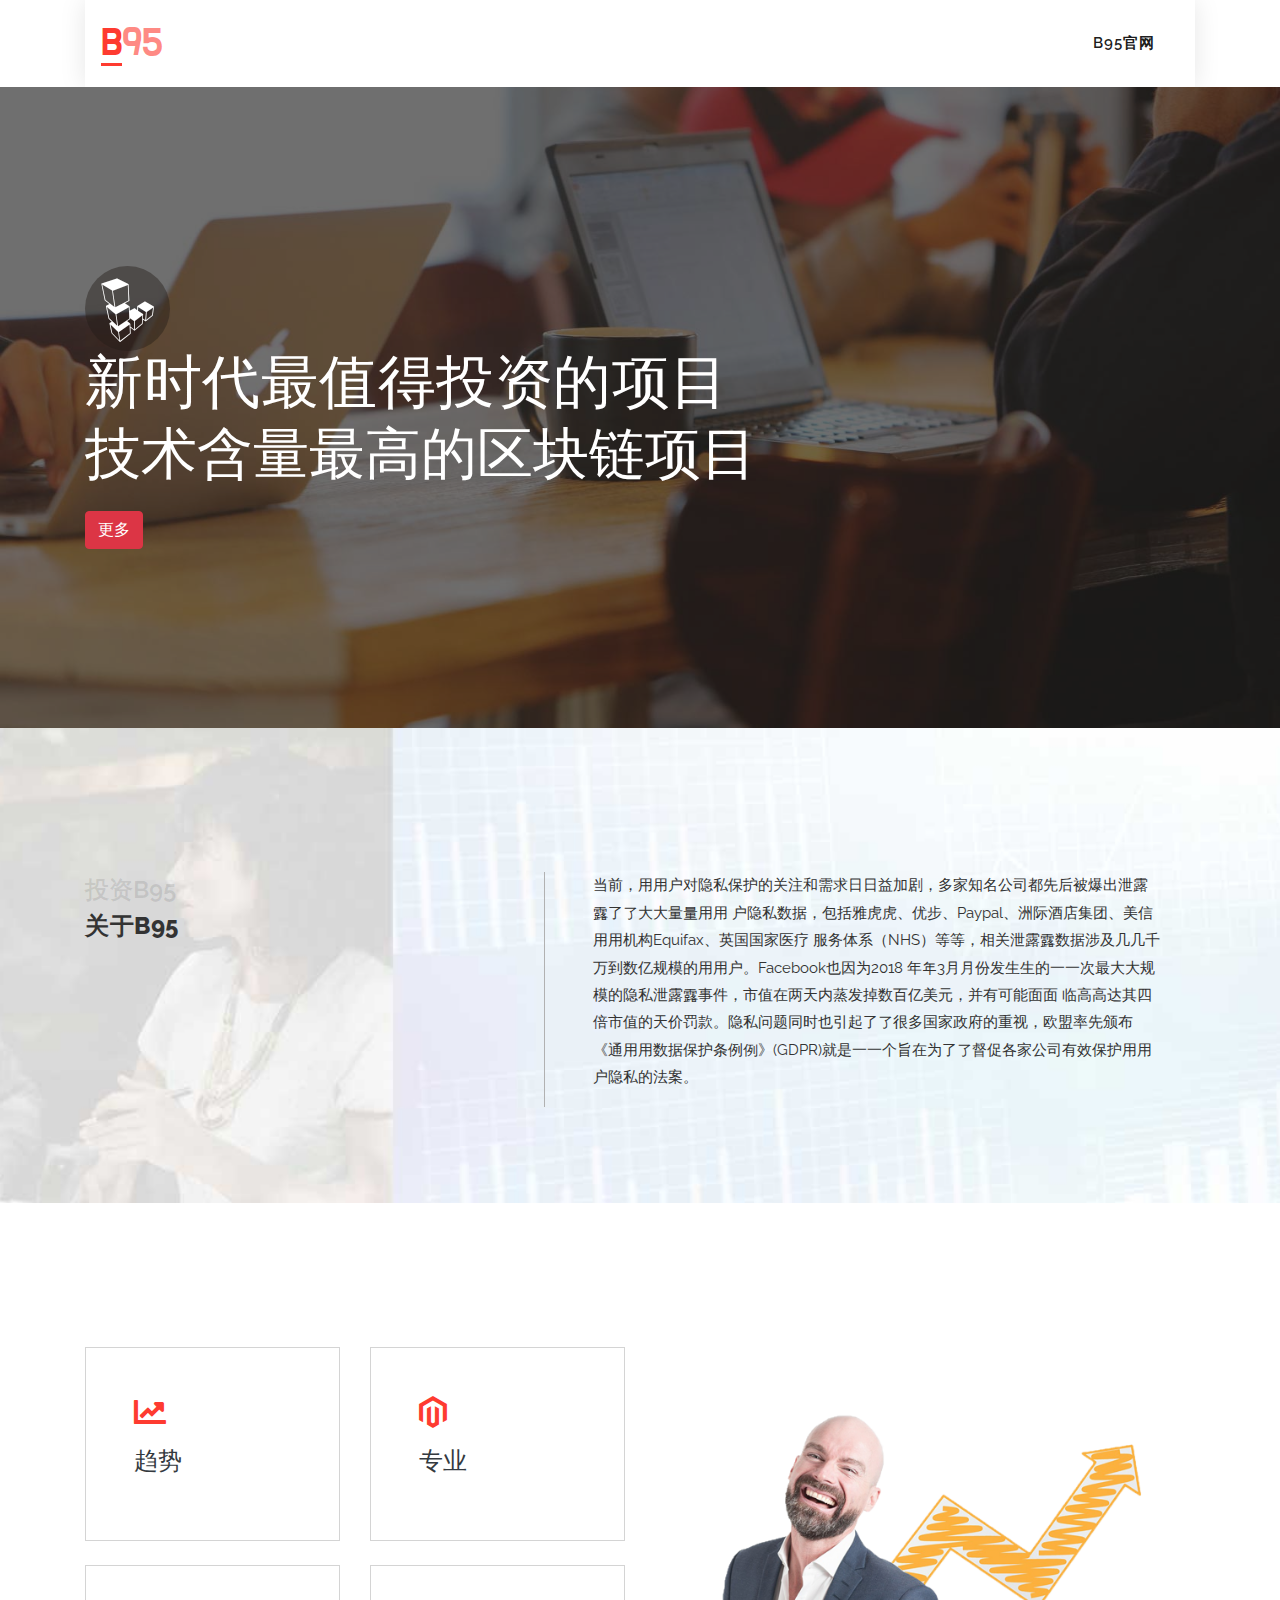
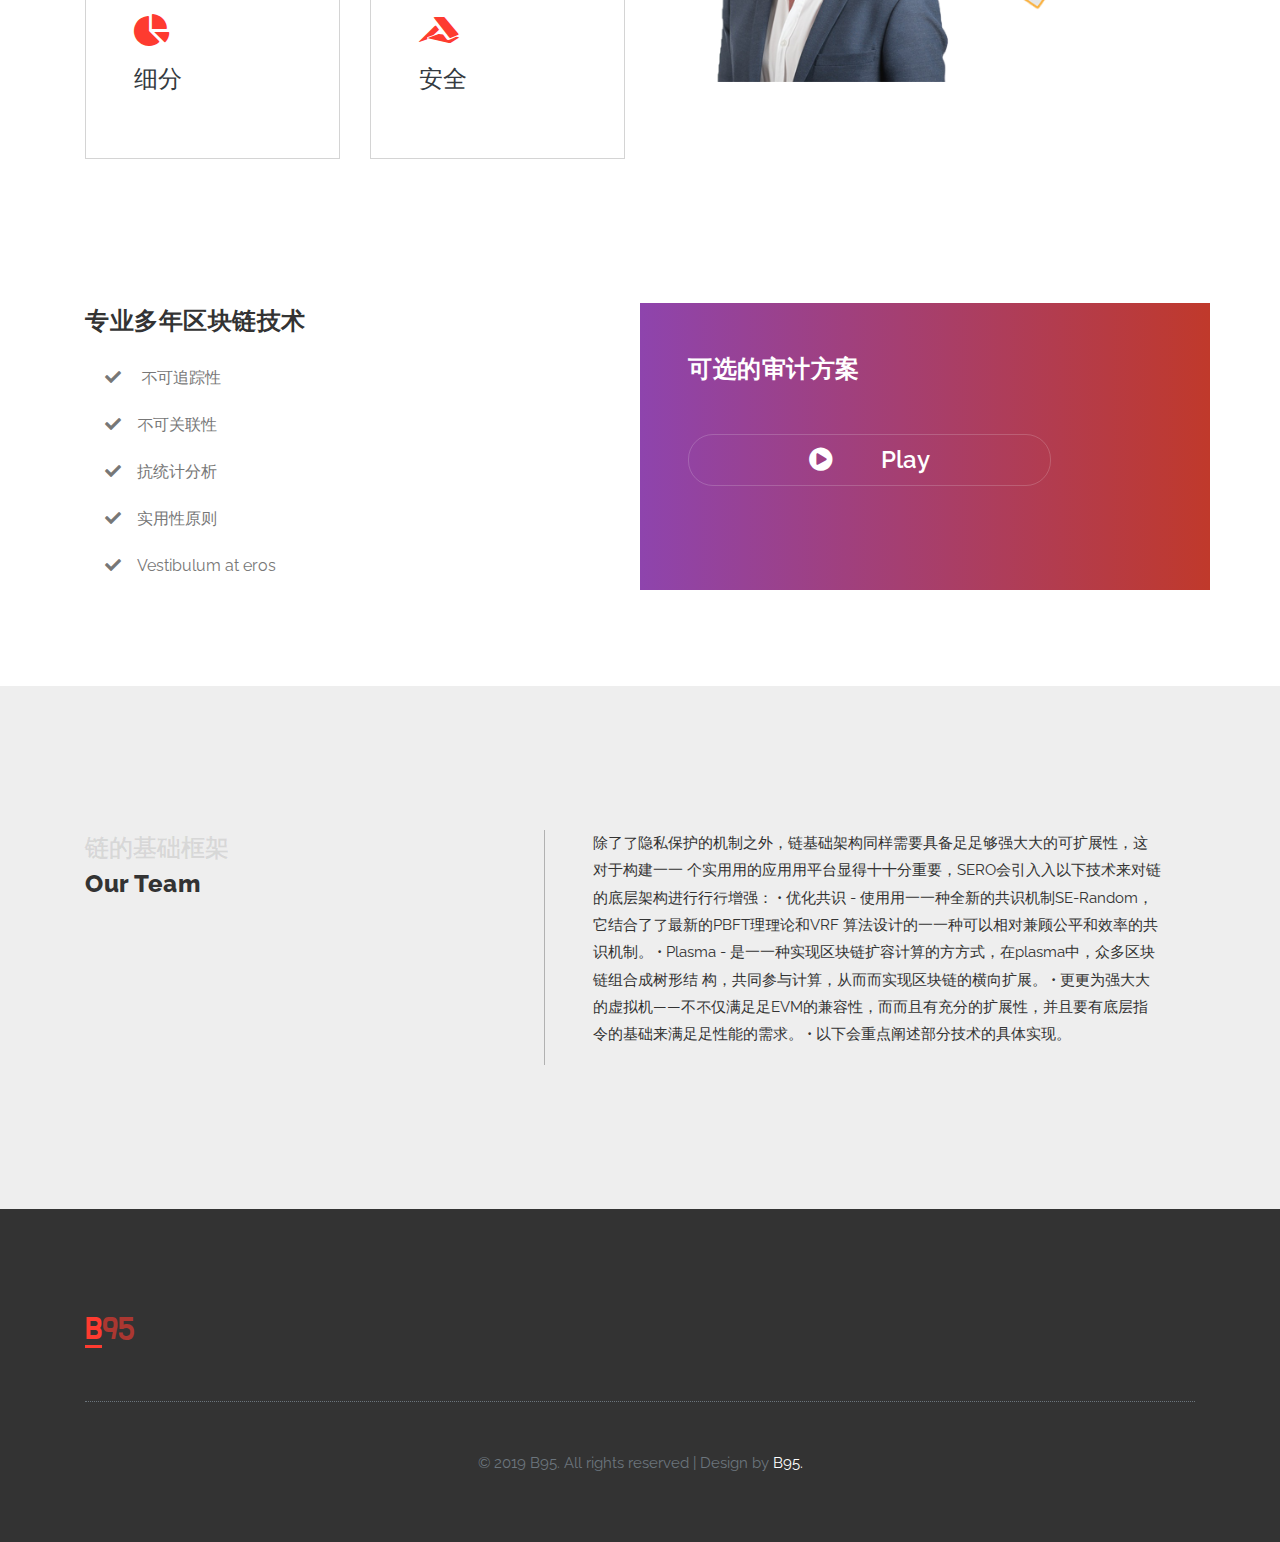
==== index.html @ d790623c "first commit" ====
<!--
Author: W3layouts
Author URL: http://w3layouts.com
License: Creative Commons Attribution 3.0 Unported
License URL: http://creativecommons.org/licenses/by/3.0/
-->
<!DOCTYPE html>
<html lang="zxx">
  <head>
    <title>B95官网</title>
    <meta name="viewport" content="width=device-width, initial-scale=1" />
    <meta charset="utf-8" />
    <meta
      name="keywords"
      content="Stock Responsive web template, Bootstrap Web Templates, Flat Web Templates, Android Compatible web template, 
	SmartPhone Compatible web template, free WebDesigns for Nokia, Samsung, LG, SonyEricsson, Motorola web design"
    />
    <script>
      addEventListener(
        "load",
        function() {
          setTimeout(hideURLbar, 0)
        },
        false
      )

      function hideURLbar() {
        window.scrollTo(0, 1)
      }
    </script>
    <!-- Bootstrap Core CSS -->
    <link href="css/bootstrap.css" rel="stylesheet" type="text/css" />
    <!-- popup box -->
    <link
      href="css/popuo-box.css"
      rel="stylesheet"
      type="text/css"
      media="all"
    />
    <!-- Custom CSS -->
    <link href="css/style.css" rel="stylesheet" type="text/css" />
    <!-- font-awesome icons -->
    <link href="css/fontawesome-all.min.css" rel="stylesheet" />
    <!-- //Custom Theme files -->
    <!--webfonts-->
    <link href="//fonts.googleapis.com/css?family=Do+Hyeon" rel="stylesheet" />
    <link
      href="//fonts.googleapis.com/css?family=Raleway:100,100i,200,200i,300,300i,400,400i,500,500i,600,600i,700,700i,800,800i,900,900i"
      rel="stylesheet"
    />
    <!-- //webfonts -->
  </head>

  <body>
    <!-- header -->
    <header>
      <div class="container">
        <!-- nav -->
        <nav class="navbar navbar-expand-lg navbar-light py-4">
          <!-- logo -->
          <h1>
            <a class="navbar-brand" href="index.html">
              B95
            </a>
          </h1>
          <!-- //logo -->
          <button
            class="navbar-toggler ml-md-auto"
            type="button"
            data-toggle="collapse"
            data-target="#navbarSupportedContent"
            aria-controls="navbarSupportedContent"
            aria-expanded="false"
            aria-label="Toggle navigation"
          >
            <span class="navbar-toggler-icon"></span>
          </button>
          <!-- main nav -->
          <div class="collapse navbar-collapse" id="navbarSupportedContent">
            <ul class="navbar-nav ml-lg-auto text-center">
              <li class="nav-item active  mr-lg-3">
                <a class="nav-link" href="index.html"
                  >B95官网
                  <span class="sr-only">(current)</span>
                </a>
              </li>
            </ul>
          </div>
          <!-- //main nav -->
        </nav>
        <!-- //nav -->
      </div>
    </header>
    <!-- //header -->
    <!-- banner -->
    <div class="banner layer" id="home">
      <div class="container">
        <div class="banner-text">
          <div class="slider-info">
            <div class="agileinfo-logo">
              <h3>
                <span class="fab fa-linode text-center"></span>
                新时代最值得投资的项目
              </h3>
            </div>
            <h3 class="txt-w3_agile">技术含量最高的区块链项目</h3>
            <a
              class="btn btn-danger  mt-4 text-capitalize scroll"
              href="#w3layouts_bnrbtm"
              role="button"
              >更多</a
            >
          </div>
        </div>
      </div>
    </div>
    <!-- //banner -->
    <!-- banner bottom -->
    <section class="w3ls-bnrbtm py-5" id="w3layouts_bnrbtm">
      <!-- title description  -->
      <div class="container py-sm-5">
        <div class="row pt-lg-5">
          <div class="col-lg-5  bb-left">
            <span class="w3-line">投资B95</span>
            <h3 class="agile-title">关于B95</h3>
          </div>
          <div class="col-lg-7 mt-lg-0 mt-3 px-lg-5">
            <p>
              当前，⽤用户对隐私保护的关注和需求⽇日益加剧，多家知名公司都先后被爆出泄露露了了⼤大量量⽤用
              户隐私数据，包括雅⻁虎、优步、Paypal、洲际酒店集团、美信⽤用机构Equifax、英国国家医疗
              服务体系（NHS）等等，相关泄露露数据涉及⼏几千万到数亿规模的⽤用户。Facebook也因为2018
              年年3⽉月份发⽣生的⼀一次最⼤大规模的隐私泄露露事件，市值在两天内蒸发掉数百亿美元，并有可能⾯面
              临⾼高达其四倍市值的天价罚款。隐私问题同时也引起了了很多国家政府的重视，欧盟率先颁布
              《通⽤用数据保护条例例》(GDPR)就是⼀一个旨在为了了督促各家公司有效保护⽤用户隐私的法案。
            </p>
          </div>
        </div>
      </div>
      <!-- //title description  -->
    </section>
    <!-- //banner bottom -->
    <!-- about -->
    <section class="py-sm-5 py-3">
      <div class="container">
        <div class="agileabt-w3 py-lg-5">
          <div class="row my-md-5 mt-sm-5 my-4">
            <!-- about left grid -->
            <div class="col-lg-6 order-lg-0 order-1  mt-lg-0 mt-5">
              <div class="row">
                <div class="col-6 w3-ab">
                  <div class="w3-ab-grid">
                    <div class="w3-aicon p-lg-5 p-4">
                      <i class="fas fa-chart-line"></i>
                      <h4 class="my-3 text-capitalize text-dark">趋势</h4>
                    </div>
                  </div>
                </div>
                <div class="col-6 w3-ab">
                  <div class="w3-ab-grid">
                    <div class="w3-aicon p-lg-5 p-4">
                      <i class="fab fa-magento"></i>
                      <h4 class="my-3 text-capitalize text-dark">专业</h4>
                    </div>
                  </div>
                </div>
                <div class="col-6 mt-4 w3-ab">
                  <div class="w3-ab-grid">
                    <div class="w3-aicon  p-lg-5 p-4">
                      <i class="fas fa-chart-pie"></i>
                      <h4 class="my-3 text-capitalize text-dark">细分</h4>
                    </div>
                  </div>
                </div>
                <div class="col-6 mt-4 w3-ab">
                  <div class="w3-ab-grid">
                    <div class="w3-aicon p-lg-5 p-4">
                      <i class="fab fa-accusoft"></i>
                      <h4 class="my-3 text-capitalize text-dark">安全</h4>
                    </div>
                  </div>
                </div>
              </div>
            </div>
            <!-- about right grid -->
            <div class="col-lg-6 order-lg-1 order-0">
              <div class="w3ls-abt">
                <img src="images/banner2.png" alt="" class="img-fluid" />
              </div>
            </div>
            <!-- //about right grid -->
          </div>
        </div>
      </div>
    </section>
    <!-- //about -->
    <!-- video -->
    <section class="pb-md-5">
      <div class="container">
        <div class="agileabt-w3">
          <div class="row pb-5">
            <div class="col-lg-6 order-lg-0 order-1  mt-lg-0 mt-5">
              <h3 class="agile-title">专业多年区块链技术</h3>
              <ul class="list-group mt-3">
                <li class="list-group-item border-0">
                  <i class="fas fa-check mr-3"></i> 不可追踪性
                </li>
                <li class="list-group-item border-0">
                  <i class="fas fa-check mr-3"></i>不可关联性
                </li>
                <li class="list-group-item border-0">
                  <i class="fas fa-check mr-3"></i>抗统计分析
                </li>
                <li class="list-group-item border-0">
                  <i class="fas fa-check mr-3"></i>实用性原则
                </li>
                <li class="list-group-item border-0">
                  <i class="fas fa-check mr-3"></i>Vestibulum at eros
                </li>
              </ul>
            </div>
            <div class="col-lg-6 grad_video p-sm-5 p-4  order-lg-1 order-0">
              <h3 class="agile-title text-white">可选的审计方案</h3>
              <!-- Button trigger modal -->
              <div class="button">
                <a
                  href="#small-dialog1"
                  class="play-icon popup-with-zoom-anim text-center mt-sm-5 mt-3"
                >
                  <i class="fas fa-play-circle pr-5 text-left"></i>play</a
                >
              </div>
              <div
                id="small-dialog1"
                class="mfp-hide w3ls_small_dialog wthree_pop"
              >
                <div class="agileits_modal_body">
                  <iframe
                    src="https://player.vimeo.com/video/149659911"
                  ></iframe>
                </div>
              </div>
            </div>
          </div>
        </div>
      </div>
    </section>
    <!-- //video -->
    <!-- team -->
    <section class="wthree-row py-5" id="team">
      <!-- team container -->
      <div class="team_bg_w3ls">
        <div class="container py-sm-5">
          <!-- title description -->
          <div class="row py-lg-5">
            <div class="col-lg-5  bb-left">
              <span class="w3-line">链的基础框架 </span>
              <h3 class="agile-title">our team</h3>
            </div>
            <div class="col-lg-7 mt-lg-0 mt-3 px-lg-5">
              <p>
                除了了隐私保护的机制之外，链基础架构同样需要具备⾜足够强⼤大的可扩展性，这对于构建⼀一
                个实⽤用的应⽤用平台显得⼗十分重要，SERO会引⼊入以下技术来对链的底层架构进⾏行行增强：
                • 优化共识 -
                使⽤用⼀一种全新的共识机制SE-Random，它结合了了最新的PBFT理理论和VRF
                算法设计的⼀一种可以相对兼顾公平和效率的共识机制。 • Plasma -
                是⼀一种实现区块链扩容计算的⽅方式，在plasma中，众多区块链组合成树形结
                构，共同参与计算，从⽽而实现区块链的横向扩展。 •
                更更为强⼤大的虚拟机——不不仅满⾜足EVM的兼容性，⽽而且有充分的扩展性，并且要有底层指
                令的基础来满⾜足性能的需求。 •
                以下会重点阐述部分技术的具体实现。
              </p>
            </div>
          </div>
          <!-- //title description -->
          <!-- team row -->

          <!-- //team row -->
        </div>
      </div>
      <!-- //team container -->
    </section>
    <!-- //team -->
    <!-- case studies -->

    <!-- //case studies -->
    <!-- footer top -->

    <!-- footer top -->
    <!-- footer -->
    <footer class="py-sm-5">
      <div class="container">
        <div class="row py-5">
          <!-- footer grid1 -->
          <div class="col-lg-3 col-sm-6">
            <h2>
              <a class="navbar-brand" href="index.html">
                B95
              </a>
            </h2>
            <!-- <div class="fv3-contact mt-3">
						<span class="fas fa-home mr-2"></span>
						<p>90 Street, City, State 34789.</p>
					</div>
					<div class="fv3-contact">
						<span class="fas fa-phone-volume mr-2"></span>
						<p>+456 123 7890</p>
					</div>
					<div class="fv3-contact">
						<span class="fas fa-envelope-open mr-2"></span>
						<a href="mailto:example@email.com" class="text-secondary">info@example.com</a>
					</div> -->
          </div>
          <!-- //footer grid1 -->
          <!-- footer grid2 -->
          <!-- <div class="col-lg-3  col-sm-6 footv3-left text-lg-center my-sm-0 mt-5">
					<h3 class="mb-3">our services</h3>
					<ul class="list-agileits">
						<li>
							<a href="index.html">
								quality resourcing
							</a>
						</li>
						<li class="my-3">
							<a href="about.html">
								inventory tracking
							</a>
						</li>
						<li class="mb-3">
							<a href="services.html">
								financial planning
							</a>
						</li>
						<li>
							<a href="contact.html">
								budget friendly
							</a>
						</li>
					</ul>
				</div> -->
          <!-- //footer grid2 -->
          <!-- footer grid3 -->
          <!-- <div class="col-lg-3  col-sm-6 footv3-left text-lg-center my-lg-0 mt-sm-5 mt-5">
					<h3 class="mb-3">Navigation</h3>
					<ul class="list-agileits">
						<li>
							<a href="index.html">
								Home
							</a>
						</li>
						<li class="my-3">
							<a href="about.html">
								About Us
							</a>
						</li>
						<li class="mb-3">
							<a href="services.html">
								Services
							</a>
						</li>
						<li>
							<a href="contact.html">
								Contact Us
							</a>
						</li>
					</ul>
				</div> -->
          <!-- //footer grid3 -->
          <!-- footer grid4  -->
          <!-- <div class="col-lg-3  col-sm-6 footv3-left my-lg-0 mt-5">
					<h3 class="mb-3">subscribe to newsletter</h3>
					<form action="#" method="post">
						<div class="form-group">
							<input type="email" class="form-control  bg-dark border-0" id="email" placeholder="Enter email" name="email" required>
						</div>
						<div class="form-group">
							<input type="Submit" class="form-control bg-secondary text-white border-0" id="sub" value="submit" name="sub">
						</div>
					</form>
				</div> -->
          <!-- //footer grid4 -->
        </div>
        <div class="cpy-right text-center  pt-5 pb-sm-0 pb-3">
          <p class="text-secondary">
            © 2019 B95. All rights reserved | Design by
            <a href="http:/b95.co" class="text-white"> B95.</a>
          </p>
        </div>
      </div>
      <!-- //footer container -->
    </footer>
    <!-- //footer -->
    <!-- Login modal -->

    <!-- //Login modal -->
    <!-- Register modal -->

    <!-- // Register modal -->
    <!-- subscribe form -->

    <!-- //subscribe form -->
    <!-- js-->
    <!-- <script src="js/jquery-2.2.3.min.js"></script> -->
    <!--  magnific-popup  -->
    <!-- <script src="js/jquery.magnific-popup.js"></script> -->
    <script>
      //script for magnific pop up (about section)
      $(document).ready(function() {
        $(".popup-with-zoom-anim").magnificPopup({
          type: "inline",
          fixedContentPos: false,
          fixedBgPos: true,
          overflowY: "auto",
          closeBtnInside: true,
          preloader: false,
          midClick: true,
          removalDelay: 300,
          mainClass: "my-mfp-zoom-in"
        })
      })
    </script>
    <!-- move-top -->
    <script src="js/move-top.js"></script>
    <!-- easing -->
    <!-- <script src="js/easing.js"></script> -->
    <!-- smooth scroll -->
    <!-- <script src="js/SmoothScroll.min.js"></script> -->
    <!--  necessary snippets for few javascript files -->
    <!-- <script src="js/stock.js"></script> -->
    <!-- Bootstrap Core JavaScript -->
    <!-- <script src="js/bootstrap.js "></script> -->
  </body>
</html>
---- css/popuo-box.css ----
/* Styles for dialog window */
#small-dialog,#small-dialog1,#small-dialog1,#small-dialog2,#small-dialog3,#small-dialog4,#small-dialog5,#small-dialog6,#small-dialog7,#small-dialog8,#small-dialog9{
	background:#fff;
	padding: 2em;
	text-align: left;
	max-width: 700px;
	margin: 40px auto;
	position: relative;
	text-align:center;
}
#small-dialog-it,#small-dialog-in,#small-dialog-fr,#small-dialog-sh,#small-dialog-sf,#small-dialog-su,#small-dialog-me,#small-dialog-ch,#small-dialog-pi,#small-dialog-am {
	background: white;
	padding:0px;
	text-align: left;
	max-width: 450px;
	margin: 40px auto;
	position: relative;
	text-align:center;
}
a.play-icon.popup-with-zoom-anim img:hover {
	opacity: 0.5;
	transition:0.5s all;
	-webkit-transition:0.5s all;
	-o-transition:0.5s all;
	-moz-transition:0.5s all;
	-ms-transition:0.5s all;
}
.portfolio-items{
	text-align:center;
	margin:0 auto;
}
.portfolio-items img{
	width:100%;
}
.portfolio-items h4{
	margin:1em 0;
	font-size:25px;
	color:#a63d56;
}
.portfolio-items p{
	text-align:justify;
}
/**

/**
 * Fade-zoom animation for first dialog
 */

/* start state */
.my-mfp-zoom-in #small-dialog {
opacity: 0;
-webkit-transition: all 0.2s ease-in-out;
-moz-transition: all 0.2s ease-in-out;
-o-transition: all 0.2s ease-in-out;
transition: all 0.2s ease-in-out;
-webkit-transform: scale(0.8);
-moz-transform: scale(0.8);
-ms-transform: scale(0.8);
-o-transform: scale(0.8);
transform: scale(0.8);
}
/* animate in */
.my-mfp-zoom-in.mfp-ready #small-dialog {
opacity: 1;
-webkit-transform: scale(1);
-moz-transform: scale(1);
-ms-transform: scale(1);
-o-transform: scale(1);
transform: scale(1);
}
/* animate out */
.my-mfp-zoom-in.mfp-removing #small-dialog {
-webkit-transform: scale(0.8);
-moz-transform: scale(0.8);
-ms-transform: scale(0.8);
-o-transform: scale(0.8);
transform: scale(0.8);
opacity: 0;
}
/* Dark overlay, start state */
.my-mfp-zoom-in.mfp-bg {
opacity: 0;
-webkit-transition: opacity 0.3s ease-out;
-moz-transition: opacity 0.3s ease-out;
-o-transition: opacity 0.3s ease-out;
transition: opacity 0.3s ease-out;
}
/* animate in */
.my-mfp-zoom-in.mfp-ready.mfp-bg {
opacity: 0.8;
}
/* animate out */
.my-mfp-zoom-in.mfp-removing.mfp-bg {
opacity: 0;
}
/**
/* Magnific Popup CSS */
.mfp-bg {
  top: 0;
  left: 0;
  width: 100%;
  height: 100%;
  z-index: 1042;
  overflow: hidden;
  position: fixed;
  background: #0b0b0b;
  opacity: 0.8;
  filter: alpha(opacity=80); }

.mfp-wrap {
  top: 0;
  left: 0;
  width: 100%;
  height: 100%;
  z-index: 1043;
  position: fixed;
  outline: none !important;
  -webkit-backface-visibility: hidden; }

.mfp-container {
  text-align: center;
  position: absolute;
  width: 100%;
  height: 100%;
  left: 0;
  top: 0;
  padding: 0 8px;
  -webkit-box-sizing: border-box;
  -moz-box-sizing: border-box;
  box-sizing: border-box; }

.mfp-container:before {
  content: '';
  display: inline-block;
  height: 100%;
  vertical-align: middle; }

.mfp-align-top .mfp-container:before {
  display: none; }

.mfp-content {
  position: relative;
  display: inline-block;
  vertical-align: middle;
  margin: 0 auto;
  text-align: left;
  z-index: 1045; }

.mfp-inline-holder .mfp-content,
.mfp-ajax-holder .mfp-content {
  width: 100%;
  cursor: auto; }

.mfp-ajax-cur {
  cursor: progress; }

.mfp-zoom-out-cur,
.mfp-zoom-out-cur .mfp-image-holder .mfp-close {
  cursor: -moz-zoom-out;
  cursor: -webkit-zoom-out;
  cursor: zoom-out; }
.mfp-zoom {
  cursor: pointer;
  cursor: -webkit-zoom-in;
  cursor: -moz-zoom-in;
  cursor: zoom-in; }

.mfp-auto-cursor .mfp-content {
  cursor: auto; }

.mfp-close,
.mfp-arrow,
.mfp-preloader,
.mfp-counter {
  -webkit-user-select: none;
  -moz-user-select: none;
  user-select: none; }

.mfp-loading.mfp-figure {
  display: none; }

.mfp-hide {
  display: none !important; }
.mfp-content iframe {
    width: 100%;
    min-height: 370px;
    border: none;
}
.mfp-preloader {
  color: #cccccc;
  position: absolute;
  top: 50%;
  width: auto;
  text-align: center;
  margin-top: -0.8em;
  left: 8px;
  right: 8px;
  z-index: 1044; }

.mfp-preloader a {
  color: #cccccc; }

.mfp-preloader a:hover {
  color: white; }

.mfp-s-ready .mfp-preloader {
  display: none; }

.mfp-s-error .mfp-content {
  display: none; }

button.mfp-close,
button.mfp-arrow {
  overflow: visible;
  cursor: pointer;
  border: 0;
   background:#FFF;
  -webkit-appearance: none;
  display: block;
  padding: 0;
  z-index: 1046; }
button::-moz-focus-inner {
  padding: 0;
  border: 0; }

.mfp-close {
	width: 23px;
    height: 30px;
    line-height: 25px;
    position: absolute;
    left: -30px;
    top: -30px;
    text-decoration: none;
    text-align: center;
    padding: 0 0 18px 10px;
    color: white !important;
    font-style: normal;
    font-size: 45px;
    outline: none;
    font-family: 'Open Sans', sans-serif;
 }
  .mfp-close:hover, .mfp-close:focus {
    opacity: 1; }

.mfp-close-btn-in .mfp-close {
  color: #333333; 
  background: none;
  }

.mfp-image-holder .mfp-close,
.mfp-iframe-holder .mfp-close {
  color: white;
  right: -6px;
  text-align: right;
  padding-right: 6px;
  width: 100%; 
}
.login h3,.signup h3{
	margin:1em 0;
	color: #a63d56;
}
.login input[type="text"],.login input[type="password"]{
	width:90%;
	padding:5px;
	margin:3px 0;
	border: 1px solid #a63d56;
	outline: none !important;
}
.signup input[type="text"]{
	width: 44.5%;
	padding: 5px;
	margin: 10px 0;
	outline: none;
	background: #EBEBEB;
	border: solid 1px #222;
}
.signup input.email[type="text"],.signup input[type="password"]{
	width: 90%;
	padding: 5px;
	margin: 10px 0;
	outline: none;
	background: #EBEBEB;
	border: solid 1px #222;
}
.login input[type="submit"],.signup input[type="submit"]{
	background: #347083;
	border: 0px;
	padding: 5px 10px;
	margin: 10px 10px;
	outline: none;
	font-size: 18px;
	color: #fff;
	text-transform: uppercase;
	width: 17%;	
	-webkit-appearance: none;
}
.login input[type="submit"]:hover,.signup input[type="submit"]:hover{
	background:#163035;
	-webkit-transition: all 0.5s ease-in-out;
	-moz-transition: all 0.5s ease-in-out;
	-o-transition: all 0.5s ease-in-out;
	transition: all 0.5s ease-in-out;
}

@media all and (max-width:768px){
	#small-dialog, #small-dialog1 {
		max-width: 425px;
	}
}
@media all and (max-width:480px){
	.comments-area textarea{
		height:100px;
	}
	.login input[type="submit"], .signup input[type="submit"] {
		font-size: 14px;
		width: 20%;
	}
	.mfp-close {
		left: 0;
	}
	#small-dialog, #small-dialog1 {
		max-width: 445px;
	}
}
@media all and (max-width:414px){
	#small-dialog, #small-dialog1 {
		padding: 1.5em;
	}
}
@media all and (max-width:375px){
	#small-dialog h2, #small-dialog1 h2 {
		font-size: 1.5em;
	}
}
@media all and (max-width:320px){
	.comments-area span.label,.comments-area span.text-field{
		float:none;
		width:100%;
	}
	.comments-area span{
		padding-bottom:3px;
	}
	.comments-area input[type="text"], .comments-area textarea{
		width:92%;
	}
	.comments-area div{
		padding:2px 0;
	}
	.mfp-content iframe{
		width:100%;
		min-height:250px;
	}
	.login input[type="submit"], .signup input[type="submit"] {
		font-size: 12px;
		width: 29%;
	}
	.signup input[type="text"] {
		width: 90%;
	}
	.mfp-close {
		right: 2px;
		top:-30px;
	}
}
---- css/style.css ----
/*
Author: W3layout
Author URL: http://w3layouts.com
License: Creative Commons Attribution 3.0 Unported
License URL: http://creativecommons.org/licenses/by/3.0/
*/

html,
body {
    font-family: 'Raleway', sans-serif;
    font-size: 100%;
    overflow-x: hidden;
    background: #fff;
}

body a {
    transition: 0.5s all ease;
    -webkit-transition: 0.5s all ease;
    -moz-transition: 0.5s all ease;
    -o-transition: 0.5s all ease;
    -ms-transition: 0.5s all ease;
    text-decoration: none;
}

h1,
h2,
h3,
h4,
h5,
h6 {
    margin: 0;
    font-family: 'Raleway', sans-serif;
}

p {
    line-height: 1.8;
    font-size: 0.95em;
    color: #333;
}

ul {
    margin: 0;
    padding: 0;
}

li {
    list-style-type: none;
}

body a:hover {
    text-decoration: none;
}

/* banner */

.panel-image img.panel-image-preview {
    width: 100%;
    border-radius: 4px 4px 0px 0px;
}

.panel-heading~.panel-image img.panel-image-preview {
    border-radius: 0px;
}

.panel-image~.panel-body,
.panel-image.hide-panel-body~.panel-body {
    overflow: hidden;
}

.panel-image~.panel-footer a {
    padding: 0px 10px;
    font-size: 1.3em;
    color: rgb(100, 100, 100);
}

.panel-image.hide-panel-body~.panel-body {
    height: 0px;
    padding: 0px;
}

/* header */

.navbar {
    box-shadow: 0 0 25px rgba(0, 0, 0, 0.1), inset 0 0 1px rgba(255, 255, 255, 0.6);
}

header h1 {
    line-height: 0;
}

a.navbar-brand i {
    font-size: 2.5em;
    color: #48bf91;
}

header h1 a span {
    color: #fff;
    display: block;
    font-size: 12px;
    letter-spacing: 5px;
    word-spacing: 5px;
}

.navbar-brand {
    font-family: 'Do Hyeon', sans-serif;
    color: rgba(254, 59, 48, 0.6) !important;
    font-size: 1em;
    text-transform: capitalize;
}

.navbar-brand:hover,
.navbar-brand:focus {
    color: rgba(254, 59, 48, 0.6);
}

.navbar-brand::first-letter {
    border-bottom: 3px solid #fe3b30;
    color: #fe3b30;
}

.navbar-nav .nav-link:hover,
.navbar-nav .nav-link:focus,
.navbar-nav .show>.nav-link,
.navbar-nav .nav-link.show,
.navbar-nav .nav-link.active,
.navbar-nav .nav-link {
    color: #333333;
    text-transform: capitalize;
    font-weight: 600;
    letter-spacing: 1px;
    font-size: 0.95em;
    background: #fff;
    border-radius: 5px;
}

.w3ls-btn {
    letter-spacing: 1px;
    font-weight: 600;
}

/*-- //header --*/

.dropdown-submenu {
    position: relative;
}

.dropdown-submenu>.dropdown-menu {
    top: 0;
    left: 100%;
    margin-top: -6px;
    margin-left: -1px;
    -webkit-border-radius: 0 6px 6px 6px;
    -moz-border-radius: 0 6px 6px;
    border-radius: 0 6px 6px 6px;
}

.dropdown-submenu:hover>.dropdown-menu {
    display: block;
}

.dropdown-submenu>a:after {
    display: block;
    content: " ";
    float: right;
    width: 0;
    height: 0;
    border-color: transparent;
    border-style: solid;
    border-width: 5px 0 5px 5px;
    border-left-color: #ccc;
    margin-top: 5px;
}

.dropdown-submenu:hover>a:after {
    border-left-color: #fff;
}

.dropdown-submenu.pull-left {
    float: none;
}

.dropdown-submenu.pull-left>.dropdown-menu {
    left: -100%;
    margin-left: 10px;
    -webkit-border-radius: 6px 0 6px 6px;
    -moz-border-radius: 6px 0 6px 6px;
    border-radius: 6px 0 6px 6px;
}

.dropdown-menu {
    min-width: 12rem;
    padding: 0.5rem;
}

/* banner */

header.position-fixed {
    width: 100%;
    background: #fff;
}

.banner {
    background: url(../images/banner.jpg)no-repeat center;
    -webkit-background-size: cover;
    -moz-background-size: cover;
    -o-background-size: cover;
    -ms-background-size: cover;
    background-size: cover;
    position: relative;
    z-index: 1;
}

.banner:after,
.inner_banner:after {
    background-color: #222;
    content: "";
    left: 0;
    opacity: 0.65;
    top: 0;
    position: absolute;
    height: 100%;
    width: 100%;
    z-index: -1;
}

.inner_banner {
    background: url(../images/banner.jpg)no-repeat center;
    -webkit-background-size: cover;
    -moz-background-size: cover;
    -o-background-size: cover;
    -ms-background-size: cover;
    background-size: cover;
    position: relative;
    z-index: 1;
}

.soon_banner {
    background: url(../images/banner.jpg)no-repeat center;
    -webkit-background-size: cover;
    -moz-background-size: cover;
    -o-background-size: cover;
    -ms-background-size: cover;
    background-size: cover;
    position: relative;
    padding: 8vw 0;
    z-index: 1;
}

.soon_banner:after {
    background-color: #222;
    content: "";
    left: 0;
    opacity: 0.65;
    top: 0;
    position: absolute;
    height: 100%;
    width: 100%;
    z-index: -1;
}

.error_banner {
    background: url(../images/error.jpg)no-repeat center;
    -webkit-background-size: cover;
    -moz-background-size: cover;
    -o-background-size: cover;
    -ms-background-size: cover;
    background-size: cover;
    position: relative;
    z-index: 1;
    padding: 11vw 0;
}

.error_banner:after {
    background-color: #E91E63;
    content: "";
    left: 0;
    opacity: 0.65;
    top: 0;
    position: absolute;
    height: 100%;
    width: 100%;
    z-index: -1;
}

.main_banner {
    background: url(../images/main.jpg)no-repeat center;
    -webkit-background-size: cover;
    -moz-background-size: cover;
    -o-background-size: cover;
    -ms-background-size: cover;
    background-size: cover;
    padding: 12vw 0;
    position: relative;
    z-index: 1;
}

.main_banner:after {
    background-color: #f5f5f5;
    content: "";
    opacity: 0.5;
    left: 0;
    top: 0;
    position: absolute;
    height: 100%;
    width: 100%;
    z-index: -1;
}

li.breadcrumb-item a {
    color: #000;
    font-weight: 600;
    font-size: 0.95em;
    letter-spacing: 0.5px;
}

.breadcrumb-item.active {
    color: #fe3b30;
    font-weight: bold;
    font-size: 0.9em;
    letter-spacing: 1px;
}

.agileinfo-inner h3 {
    font-size: 3em;
    font-family: 'Do Hyeon', sans-serif;
    text-transform: capitalize;
    padding: 5vw 0;
}

.agileinfo-logo h3 {
    color: #fff;
    display: inline-block;
    font-size: 3.8em;
    font-family: 'Do Hyeon', sans-serif;
    text-transform: capitalize;
    font-weight: 400;
    letter-spacing: 0.5px;
}

.agileinfo-logo h3 span {
    color: #ffffff;
    font-size: 1.1em;
    display: block;
    background: rgba(35, 28, 24, 0.43);
    width: 85px;
    line-height: 90px;
    height: 85px;
    border-radius: 50%;
}

h3.txt-w3_agile {
    font-size: 3.5em;
    color: #fff;
    text-transform: capitalize;
    font-weight: 100;
}

.banner-text {
    padding: 14vw 0;
}

/* //banner */

/* banner bottom */

.w3ls-bnrbtm {
    background: url(../images/banner1.jpg) no-repeat center;
    background-size: cover;
    min-height: 300px;
}

/* about */

h3.agile-title {
    text-transform: capitalize;
    color: #333;
    font-weight: 800;
    font-size: 1.8em;
    letter-spacing: 0.5px;
    line-height: 35px;
}

span.w3-line {
    font-size: 1.5em;
    text-transform: uppercase;
    font-weight: bold;
    color: rgba(0, 0, 0, 0.09);
}

.bb-left {
    border-right: 1px solid #b1b1b1;
}

/* about */

.w3-ab-grid {
    border: 1px solid #d4d4d4;
}

.w3-aicon i {
    color: #fe3b30;
    font-size: 2em;
}

/* //about */

/* inner about */

.a_w3icon {
    width: 80px;
    height: 80px;
    background: #fe3b30;
}

.a_w3icon span {
    color: #FFF;
    font-size: 3em;
    line-height: 85px;
}

/* //inner about */

/* video */

.grad_video {
    background: #c0392b;
    /* fallback for old browsers */
    background: -webkit-linear-gradient(to right, #8e44ad, #c0392b);
    /* Chrome 10-25, Safari 5.1-6 */
    background: linear-gradient(to right, #8e44ad, #c0392b);
    /* W3C, IE 10+/ Edge, Firefox 16+, Chrome 26+, Opera 12+, Safari 7+ */
}

.grad_video a {
    display: inline-block;
    padding: 0.3em 5em;
    border-radius: 25px;
    border: 1.5px solid rgba(243, 242, 242, 0.19);
    color: #fff;
    font-weight: 600;
    font-size: 1.5em;
    text-transform: capitalize;
}

/* team */

section#team {
    background: #eee;
}

.our-team {
    text-align: center;
    position: relative;
    color: #fff;
}

.our-team img {
    width: 100%;
    height: 100%;
}

.our-team .content {
    background: rgba(0, 0, 0, 0.6);
    position: absolute;
    height: 100%;
    width: 100%;
    left: 0;
    top: 0;
    text-align: center;
    padding-top: 45%;
    transform: perspective(400px) rotateX(-90deg);
    transform-origin: center top 0;
    transition: all 0.5s ease 0s;
    opacity: 0;
}

.our-team:hover .content,
.our-team.active .content {
    opacity: 1;
    transform: perspective(400px) rotateX(0deg);
}

.our-team .content .title {
    margin: 0 0 10px;
    display: block;
    font-size: 25px;
    font-weight: 600;
}

.our-team .content .post {
    margin: 0 0 25px;
    display: block;
    font-size: 15px
}

.our-team .social {
    margin: 0;
    padding: 0;
    list-style-type: none;
}

.our-team .social li {
    display: inline-block;
}

.our-team .social li a {
    display: block;
    color: #fff;
    font-size: 20px;
    height: 40px;
    width: 40px;
    line-height: 40px;
    border-radius: 0;
    background-color: #fe3b30;
    margin-right: 5px;
    transition: all 0.5s ease 0s;
    position: relative;
}

.our-team .social li a:hover,
.our-team.active .social li a {
    border-radius: 50%;
    text-decoration: none;
}

/* //team */

.testimonials {
    width: 99%;
    margin: auto auto;
}

.card-tooltip:before {
    border-top: 25px solid rgba(0, 0, 0, 0.04);
    border-left: 0px solid rgba(0, 0, 0, 0);
    border-right: 25px solid rgba(0, 0, 0, 0);
    content: "";
    display: inline-block;
    position: absolute;
    left: 40px;
    bottom: -26px;
}

.card-tooltip .title {
    font-weight: 300;
    line-height: 1.8;
}

.card-tooltip .content {
    padding: 1em;
}

.card-tooltip:after {
    border-top: 25px solid #FFF;
    border-left: 0 solid rgba(0, 0, 0, 0);
    border-right: 25px solid rgba(0, 0, 0, 0);
    content: "";
    display: inline-block;
    position: absolute;
    left: 41px;
    bottom: -23px;
}

img.feed {
    width: 40px;
    height: 40px;
    border-radius: 50%;
    margin-right: 5px;
}

.testi_footer {
    margin: 2em 0 0;
}

.testi_footer h6 {
    font-size: 1em;
    color: #fff;
    text-shadow: 1px 1px 1px #000;
}

/* testimonials */

#testimonials {
    background: url(../images/testi.jpg) no-repeat center;
    background-size: cover;
}

#we_offer_agile .card {
    padding: 2rem !important;
    border: none;
    margin-bottom: 2rem;
    -webkit-transition: .5s all ease;
    -moz-transition: .5s all ease;
    transition: .5s all ease;
}

section#testimonials h3.agile-title {
    text-shadow: 2px 2px 1px #000;
}

#we_offer_agile .card:hover {
    -webkit-box-shadow: 5px 7px 9px -4px rgb(158, 158, 158);
    -moz-box-shadow: 5px 7px 9px -4px rgb(158, 158, 158);
    box-shadow: 5px 7px 9px -4px rgb(158, 158, 158);
}

#we_offer_agile .card .card-block {
    padding: 0em 0 0 4em;
    position: relative;
}

#we_offer_agile .card .card-block a {
    color: #fe3b30 !important;
    font-weight: 700;
    text-decoration: none;
}

h3.card-title span {
    font-family: 'Do Hyeon', sans-serif;
}

#we_offer_agile .card .card-block a i {
    display: none;
}

#we_offer_agile .card:hover .card-block a i {
    display: inline-block;
    font-weight: 700;
}

#we_offer_agile .card .card-block:before {
    font-family: "Font Awesome 5 Brands";
    position: absolute;
    font-size: 2.5em;
    color: #d6d7dc;
    left: 0;
    -webkit-transition: -webkit-transform .2s ease-in-out;
    transition: transform .2s ease-in-out;
}

#we_offer_agile .card .block-1:before {
    font-weight: 400;
    content: "\f284";
}

#we_offer_agile .card .block-2:before {
    content: "\f284";
}

#we_offer_agile .card .block-3:before {
    content: "\f167";
}

#we_offer_agile .card .block-4:before {
    content: "\f391";
}

#we_offer_agile .card .block-5:before {
    font-family: "Font Awesome 5 Brands";
    content: "\f14e";
}

#we_offer_agile .card .block-6:before {
    content: "\f391";
}

#we_offer_agile .card:hover .card-block:before {
    -webkit-transform: rotate(360deg);
    transform: rotate(360deg);
    -webkit-transition: .5s all ease;
    -moz-transition: .5s all ease;
    transition: .5s all ease;
}

/* about */

div#services {
    background: url(../images/w.jpg) no-repeat left top;
}

section#pricing {
    background: url(../images/w.jpg) no-repeat right top;
}

.about-w3ls .jumbotron {
    background: transparent;
}

h5.ab-title {
    font-size: 2.5em;
    color: #333;
    font-weight: 300;
    text-transform: capitalize;
}

.lead {
    line-height: 2;
}

h3.w3ls-title {
    font-size: 3em;
    color: #48BF91;
}

h4.w3ls-title {
    font-size: 2em;
    color: #000;
}

/* //about */

/*-- services --*/

div#agileits-services {
    background: url(../images/s2.jpg) no-repeat center;
    background-size: cover;
    background-attachment: fixed;
}

.agileits-services-grids {
    text-align: center;
}

.agileits-services-grids h4 {
    font-size: 1.5em;
    color: #000;
    line-height: 1.5em;
    font-weight: 600;
}

.agileits-services-grids h6 {
    padding: 1px;
    background: #2954a2;
    width: 33%;
    margin: 2em auto 0;
    -webkit-transition: .5s all;
    -moz-transition: .5s all;
    transition: .5s all;
}

.agileits-services-grids:hover h6 {
    width: 55%;
    background: #2954a2;
}

/*-- Effect 1--*/

.agileits-services-grids span {
    font-size: 5em;
    color: #0076BE;
}

.services-bot-agile {
    background: #c0392b;
    background: -webkit-linear-gradient(to right, #8e44ad, #c0392b);
    background: linear-gradient(to right, #8e44ad, #c0392b);
    padding: 0 2em;
    width: 64%;
    left: 18%;
    border-radius: 10px;
}

/*-- //services --*/

/* about */

.services-bot-agile .card-title {
    text-transform: capitalize;
    font-size: 1.4em;
    border-bottom: 1px solid #d0d3d8;
    color: #000000;
    padding-bottom: 10px;
}

.services-bot-agile .card-body a.btn {
    background: #eb5c74;
    border: none;
    color: #fff;
}

/*-- about--*/

/* about bottom */

.abbot-main {
    background: #edf5fd;
}

.abbot-grid2 {
    background: #fdeef1;
}

.abbot-right .card {
    background: transparent;
    border: none;
}

.abt_card_btn {
    font-family: 'Raleway', sans-serif;
    font-size: 1.2em;
    letter-spacing: 4px;
    color: #333 !important;
}

/* slide */

.slide-bg {
    background: url(../images/slide.jpg) no-repeat;
    background-size: cover;
    min-height: 35vw;
    margin-bottom: 16em;
}

h5.agile-title {
    color: #fff;
    font-size: 2.7em;
    font-weight: 600;
    letter-spacing: 2px;
    word-spacing: 4px;
    font-family: 'Raleway', sans-serif;
    max-width: 750px;
}

/* //slide */

/* pricing */

.bg-price h4 {
    color: #000;
    font-size: 2em;
    letter-spacing: 2px;
}

.bg-price span {
    display: block;
    background: #17a2b8;
    width: 15px;
    height: 5px;
    border-radius: 10px;
}

.agile-pricegrid h5 {
    font-size: 3em;
    color: #0076BE;
}

.agile-pricegrid h5 span {
    display: inline;
}

.list-group-item {
    color: #777;
}

.btn-info {
    color: #fff;
    background-color: #48BF91;
    border-color: #48BF91;
}

/* //pricing */

/* portfolio */

ul.portfolio-area li figure {
    margin: 0;
    cursor: zoom-in;
}

.portfolio-categ li {
    color: #333;
    cursor: pointer;
    display: inline-block;
    padding: 10px 20px;
    font-size: 1.1em;
    margin: 0 0.4em;
    letter-spacing: 1px;
    text-transform: capitalize;
    background: #eee;
}

.portfolio-categ li a {
    color: #333;
}

.image-block {
    display: block;
    position: relative;
}

.portfolio-area li {
    float: left;
    list-style-type: none;
    overflow: hidden;
    width: 388px;
}

.home-portfolio-text {
    margin-top: 10px;
}

.portfolio-categ li.active {
    background: #EB5C74;
    color: #fff;
}

.portfolio-categ li.active a {
    color: #fff;
}

/* //portfolio */

/* team */

/* stats */

.counter i {
    color: #fe3b30;
}

p.count-text {
    color: #000;
}

.timer {
    font-size: 2em;
    color: #333;
}

.agile_stats {
    background: url(../images/stat.jpg) no-repeat center;
    background-size: cover;
}

.agile_stats_main {
    background: #eff0f4;
}

.stat-grid:nth-child(odd) {
    border-right: 1px solid #ccc;
}

.stat-grid:nth-child(3),
.stat-grid:last-child {
    border-top: 1px solid #ccc;
}

/* //stats */

.social-button .fa {
    font-size: 2em;
    line-height: 1.5;
    -webkit-transform: scale(0.8);
    -moz-transform: scale(0.8);
    -o-transform: scale(0.8);
    -ms-transform: scale(0.8);
    transform: scale(0.8);
    -webkit-transition: all 0.35s cubic-bezier(0.31, -0.105, 0.43, 1.59);
    -moz-transition: all 0.35s cubic-bezier(0.31, -0.105, 0.43, 1.59);
    transition: all 0.35s cubic-bezier(0.31, -0.105, 0.43, 1.59);
}

.social-button.facebook:before {
    background-color: #3B5998;
}

.social-button.facebook .fa {
    color: #3B5998;
}

.social-button.twitter:before {
    background-color: #3CF;
}

.social-button.twitter .fa {
    color: #3CF;
}

.social-button.google:before {
    background-color: #DC4A38;
}

.social-button.google .fa {
    color: #DC4A38;
}

.social-button.dribbble:before {
    background-color: #F26798;
}

.social-button.dribbble .fa {
    color: #F26798;
}

.social-button.skype:before {
    background-color: #00AFF0;
}

.social-button.skype .fa {
    color: #00AFF0;
}

.social-button:focus:before,
.social-button:hover:before {
    top: -10%;
    left: -10%;
}

.social-button:focus .fa,
.social-button:hover .fa {
    color: #fff;
    -webkit-transform: scale(1);
    -o-transform: scale(1);
    -moz-transform: scale(1);
    -ms-transform: scale(1);
    transform: scale(1);
}

/*-- //team --*/

/*-- team --*/

.team.agileits-w3layouts {
    background: #fff;
}

.team-grid.w3_agileits img {
    margin: 1em 0 0;
}

.team-grid.w3_agileits ul {
    margin: 1em 0 0;
}

.team-grid.w3_agileits {
    padding: 2em;
    -webkit-box-shadow: 5px 10px 10px 0px rgba(216, 216, 216, 0.78);
    -moz-box-shadow: 5px 10px 10px 0px rgba(216, 216, 216, 0.78);
    box-shadow: 5px 10px 10px 0px rgba(216, 216, 216, 0.78);
}

.testi-grids img {
    display: inline-block;
    -webkit-border-radius: 50%;
    border-radius: 50%;
    -moz-border-radius: 50%;
    text-decoration: none;
    z-index: 1;
    -webkit-transition: .5s all;
    -moz-transition: .5s all;
    transition: .5s all;
}

.team-grid .social-icons {
    margin-top: 1em;
}

/*-- testimonials--*/

.testi-agile {
    background: url(../images/testi.jpg) no-repeat center;
    background-size: cover;
    background-attachment: fixed;
}

.test-review p {
    max-width: 550px;
    letter-spacing: 1px;
}

.test-review p {
    max-width: 500px;
}

.img-agile i {
    font-size: 3em;
    color: #0076be;
}

.carousel-control.left,
.carousel-control.right {
    background: none;
    width: 25px;
}

.carousel-control.left {
    left: -25px;
}

.carousel-control.right {
    right: -25px;
}

.broun-block {
    padding-bottom: 34px;
}

.block-text {
    background-color: #fff;
    border-radius: 5px;
    box-shadow: 0 3px 0 #2c2222;
    color: #000;
    margin-top: 27px;
    padding: 15px 18px;
}

.block-text span {
    color: #eb5c74;
}

.block-text h6 {
    color: #000000;
    font-size: 20px;
    font-weight: bold;
    text-transform: capitalize;
    line-height: 21px;
    font-family: 'Raleway', sans-serif;
}

.mark {
    background: none;
}

.block-text p {
    color: #585858;
    font-style: italic;
}

.block {
    display: block;
}

.zmin {
    z-index: 1;
}

.ab {
    position: absolute;
}

.person-text {
    padding: 10px 0 0;
    text-align: center;
    z-index: 2;
}

.person-text h5 {
    color: #eb5c74;
    display: block;
    font-size: 1.2em;
    margin: 10px 0 5px;
    font-family: 'Raleway', sans-serif;
}

.person-text i {
    color: #000;
}

.rel {
    position: relative;
    background: #eaeaea;
    padding: 2em;
}

.person-text.rel {
    background: transparent;
}

/*-- testimonials--*/

/*-- gallery --*/

.section_1_gallery_grid1 {
    background: #edf3f3;
    padding: 6px;
}

.proj_gallery_grid img {
    width: 100%;
}

.proj_gallery_grid img:hover {
    cursor: zoom-in;
}

/*-- //gallery --*/

/*--contact--*/

.map iframe {
    width: 100%;
    border: 1px solid #17a2b8;
    min-height: 50vh;
}

.wthree-cicon a {
    color: #000;
    font-size: 1em;
}

.contact-top1 .form-group label,
form.f-color .form-control {
    color: #000;
    letter-spacing: 1px;
}

.form-control {
    background: rgba(243, 243, 243, 0.35);
}

.form-control:focus {
    background: #fff;
}

.wthree-cicon span {
    color: #fe3b30;
    background: #fff;
    width: 30px;
    height: 30px;
    text-align: center;
    line-height: 29px;
    font-weight: 600;
    border-radius: 50%;
    font-size: 14px;
}

.wthree-cicon:not(:last-child) {
    border-bottom: 1px solid #61bfef !important;
}

.wthree-cicon h6 {
    line-height: 1.8;
    color: #333;
}

.contact-form {
    background: url(../images/contact.jpg) no-repeat center;
    background-size: cover;
}

.contact-form h5 {
    font-weight: 400;
    color: #000;
    text-transform: uppercase;
    letter-spacing: 1px;
}

/*--//contact--*/

/* footer */

/* footer grids */

section.footerw3-top .container {
    border-top: 0.5px dotted #a99e9e;
}

h4.feed-title {
    font-size: 1.2em;
    font-weight: 600;
    color: #333;
    text-transform: capitalize;
}

h4.feed-title span {
    color: #fe3b30;
}

footer {
    background: #333;
}

.footv3-left h3 {
    color: #eee;
    font-size: 1.2em;
    text-transform: capitalize;
}

.footv3-left h4 a {
    font-size: 1.3em;
    letter-spacing: 0.5px;
    color: #fff !important;
    padding: 14px 0 0;
    position: relative;
    text-transform: capitalize;
}

.testi_footerv3-top p {
    font-size: 1em;
    color: #a3b1bf;
    margin: 1em 0;
    line-height: 1.5em;
}

.testi_footer p a {
    color: #777;
}

.testi_footer p a:hover {
    color: #ED4F2E;
}

.fv3-contact span {
    color: #777;
    font-size: 1.2em;
    display: inline-block;
    vertical-align: middle;
}

.fv3-contact p {
    display: inline-block;
    color: #777;
}

.testi_footer-top p {
    max-width: 400px;
}

.fv3-contact p a:hover {
    color: #000;
}

.list-agileits li a {
    color: #777;
    text-transform: capitalize;
    font-size: 1em;
}

h3.w3f_title {
    font-size: 1.5em;
    letter-spacing: 2px;
    color: #000;
}

.cpy-right p a {
    color: #333;
    font-size: 1em;
}

input#sub {
    cursor: pointer;
}

.cpy-right {
    border-top: 1px dotted #6c757d;
}

/* footer grids */

.testi_footer-top p {
    max-width: 500px;
}

ul.social_w3 li {
    display: inline-block;
    margin-right: 6px;
    border-radius: 50%;
}

ul.social_w3 li a {
    text-decoration: none;
    font-size: 16px;
    color: #fff;
}

ul.social_w3 li a i.fab {
    font-size: 18px;
    line-height: 38px;
    width: 37px;
    height: 37px;
    border-radius: 50%;
    text-align: center;
    background-color: transparent;
    transition: all 0.5s ease-in-out;
    -webkit-transition: all 0.5s ease-in-out;
    -moz-transition: all 0.5s ease-in-out;
    -o-transition: all 0.5s ease-in-out;
    -ms-transition: all 0.5s ease-in-out;
}

ul.social_w3 li:first-child {
    background: #3b5998;
    color: #fff;
}

ul.social_w3 li:last-child {
    background: #287bbc;
    color: #000;
}

ul.social_w3 li:nth-child(3) {
    background: #dd4b39;
    color: #000;
}

ul.social_w3 li a i.fab:hover {
    background-color: #fff;
    color: #000;
}

ul.social_w3 li:nth-child(2) {
    background: #1da1f2;
    color: #000;
}

ul.social_w3 li a:hover {
    color: #fff;
}

/* //footer */

/* login and register modal */

.modal-content {
    font-family: 'Raleway', sans-serif;
}

.form-control {
    font-family: 'Raleway', sans-serif;
}

.right-w3l input[type="submit"] {
    background: #333 !important;
    border: none;
    font-size: 1em;
    text-transform: uppercase;
    letter-spacing: 1px;
    font-family: 'Raleway', sans-serif;
    cursor: pointer;
}

.col-form-label {
    text-transform: uppercase;
    font-weight: 600;
    color: #000;
    font-size: 13px;
    letter-spacing: 1px;
}

.modal-header {
    background: rgba(254, 59, 48, 0.6);
    color: #fff;
    border: none;
}

.modal-body {
    position: relative;
    -webkit-box-flex: 1;
    -ms-flex: 1 1 auto;
    flex: 1 1 auto;
    padding: 1rem;
    background: #fff;
}

h5.modal-title {
    font-family: 'Do Hyeon', sans-serif;
    letter-spacing: 1px;
    font-size: 1.6em;
}

/* //modal */

/* blog */

h5.singlpage_w3 {
    color: #333;
    font-size: 1.6em;
    padding: 25px 15px 10px;
}

h5.blog-title a {
    color: #fe3b30;
    letter-spacing: 1.5px;
    font-family: 'Do Hyeon', sans-serif;
}

.blog_w3icon>span>i {
    color: #333;
}

.blog_w3icon>span {
    font-size: 0.95em;
    color: #777;
    font-weight: 500;
}

ul.w3-tag2 li:nth-child(even) {
    margin: 5px 0;
}

ul.w3-tag2 li a,
.post_link a {
    color: #333;
    text-transform: capitalize;
    font-size: 0.9em;
    font-weight: 500;
}

.sidebar_wthree h5.card-header {
    background: #ededed;
    color: #333;
    border-bottom: 2px solid rgba(254, 59, 48, 0.6);
    font-size: 1.2em;
    font-family: 'Do Hyeon', sans-serif;
}

.input-group input.form-control {
    background: #eee;
}

a.blog-btn {
    padding: 7px 31px;
    border: 1px solid #c1c1c1;
    border-radius: 20px;
    font-weight: 600;
    font-size: 0.9em;
    margin-bottom: 1em;
    display: inline-block;
    color: #000;
}

/* //blog */

/*-- home --*/

.img1 {
    background: url(../images/banner.jpg) center no-repeat;
    padding: 0;
    background-size: cover;
    position: relative;
    z-index: 1;
}

.img1:after {
    content: "";
    position: absolute;
    width: 100%;
    height: 100%;
    top: 0;
    left: 0;
    background: rgba(0, 51, 102, 0.6);
    transition: 0.5s all;
    -webkit-transition: 0.5s all;
    -moz-transition: 0.5s all;
    -o-transition: 0.5s all;
    -ms-transition: 0.5s all;
    z-index: -1;
    overflow: hidden;
}

.img2 {
    background: url(../images/img4.jpg) center no-repeat;
    background-size: cover;
}

.img3 {
    background: url(../images/img2.jpg) center no-repeat;
    padding: 0;
    background-size: cover;
}

.img4 {
    background: url(../images/img3.jpg) center no-repeat;
    padding: 0;
    background-size: cover;
}

.img5 {
    background: url(../images/img5.jpg) center no-repeat;
    padding: 0;
    background-size: cover;
}

.img6 {
    background: url(../images/img5.jpg) center no-repeat;
    padding: 0;
    background-size: cover;
}

.img-grid {
    min-height: 250px;
}

.img-grid:hover.img1:after {
    background: rgba(0, 0, 0, 0.63);
}

.img_text_w3ls h4 {
    color: #fff;
    font-size: 1.2em;
    text-transform: capitalize;
    letter-spacing: 2px;
    font-family: 'Do Hyeon', sans-serif;
}

.img_text_w3ls span {
    width: 30%;
    height: 1px;
    background: rgba(255, 255, 255, 0.29);
    display: inline-block;
    margin: 1.5em 0 0.5em;
    transition: 0.5s all;
    -webkit-transition: 0.5s all;
    -moz-transition: 0.5s all;
    -o-transition: 0.5s all;
    -ms-transition: 0.5s all;
}

.img-grid:hover .img_text_w3ls span {
    width: 50%;
}

.img_text_w3ls p {
    color: #fff;
    text-transform: capitalize;
    font-weight: 400;
}

/*-- //cases study --*/

/* error page */

.error_banner h4 {
    color: rgba(249, 249, 249, 0.2);
    text-transform: capitalize;
    font-size: 6em;
}

.error_banner h4 {
    color: rgba(249, 249, 249, 0.2);
    text-transform: capitalize;
    font-size: 5em;
}

.error_banner h5 {
    color: #fff;
    font-size: 10em;
    text-shadow: 4px 2px 1px #0c0c0c;
    font-family: 'Do Hyeon', sans-serif;
}

.error_banner h5 span {
    color: #fff;
    font-size: 52PX;
    font-weight: 300;
    letter-spacing: 3px;
    text-shadow: 4px 2px 1px #0c0c0c;
    font-family: 'Raleway', sans-serif;
}

.error_banner p {
    color: rgba(255, 255, 255, 0.61);
    text-transform: capitalize;
    font-weight: 300;
    font-size: 2em;
}

/* //error page */

/* maintenance */

.main_banner h4 {
    font-size: 2em;
    text-transform: capitalize;
    font-weight: 600;
}

.maint_grid p {
    letter-spacing: 1px;
    font-size: 1.5em;
    color: #000;
    max-width: 700px;
    font-weight: 300;
    background: rgba(255, 255, 255, 0.68);
    padding: 10px 20px;
    border-radius: 12px;
}

a.main_subscribe {
    color: #000;
    border: 1px solid #dc3545;
    padding: 10px 50px;
    border-radius: 20px;
    background: #fff;
    display: inline-block;
    font-weight: 600;
    text-transform: capitalize;
    letter-spacing: 1px;
}

/* progress bars */

.progress_agile {
    max-width: 500px;
}

.progress-outer {
    border-radius: 50px;
}

.progress-outer h6 {
    color: #000;
    font-size: 1.2em;
    letter-spacing: 2px;
}

.progress {
    height: 22px;
    margin: 0;
    overflow: visible;
    border-radius: 50px;
    background: #969696;
    box-shadow: inset 0 10px 10px rgba(247, 247, 247, 0.9);
}

.progress .progress-bar {
    border-radius: 50px;
}

.progress .progress-value {
    position: relative;
    left: -45px;
    top: 0;
    font-size: 14px;
    font-weight: bold;
    color: #fff;
    letter-spacing: 2px;
}

.progress-bar.active {
    animation: reverse progress-bar-stripes 0.40s linear infinite, animate-positive 2s;
}

@-webkit-keyframes animate-positive {
    0% {
        width: 0%;
    }
}

@keyframes animate-positive {
    0% {
        width: 0%;
    }
}

/* //progress bars */

/* //maintenance */

/*-- coming soon--*/

.sub-main-w3 form {
    max-width: 700px;
    margin: 4vw auto;
}

.sub-main-w3 p {
    color: #fff;
    font-size: 20px;
    margin-bottom: 1vw;
    letter-spacing: 1px;
    text-transform: uppercase;
}

.form-style-agile {
    flex-basis: 100%;
    -webkit-flex-basis: 100%;
    display: -webkit-flex;
    display: -moz-flex;
    display: -ms-flexbox;
    display: flex;
    border: 6px solid rgba(8, 8, 8, 0.27);
}

.form-style-agile input[type="email"] {
    outline: none;
    font-size: 14px;
    border: none;
    color: #000;
    letter-spacing: 1px;
    padding: 12px;
    background: #fff;
    flex-basis: 75%;
    -webkit-flex-basis: 75%;
    box-sizing: border-box;
}

.sub-main-w3 input[type="submit"] {
    color: #fff;
    background: #55d45a;
    border: none;
    padding: 15px 0;
    outline: none;
    flex-basis: 25%;
    -webkit-flex-basis: 25%;
    font-size: 15px;
    cursor: pointer;
    letter-spacing: 1px;
    -webkit-transition: 0.5s all;
    -o-transition: 0.5s all;
    -moz-transition: 0.5s all;
    -ms-transition: 0.5s all;
    transition: 0.5s all;
}

.sub-main-w3 input[type="submit"]:hover {
    -webkit-transition: 0.5s all;
    -o-transition: 0.5s all;
    -moz-transition: 0.5s all;
    -ms-transition: 0.5s all;
    transition: 0.5s all;
}

/*-- timer --*/

.examples {
    display: -webkit-flex;
    display: -webkit-box;
    display: -moz-flex;
    display: -moz-box;
    display: -ms-flexbox;
    display: flex;
    align-items: center;
    -webkit-box-pack: center;
    -moz-box-pack: center;
    -ms-flex-pack: center;
    -webkit-justify-content: center;
    justify-content: center;
}

div#simply-countdown-losange {
    max-width: 800px;
    margin: 0 5vw;
    box-sizing: border-box;
    display: -webkit-flex;
    display: -webkit-box;
    display: -moz-flex;
    display: -moz-box;
    display: -ms-flexbox;
    display: flex;
    -webkit-justify-content: space-between;
    justify-content: space-between;
    flex-wrap: wrap;
    flex-basis: 100%;
    -webkit-flex-basis: 100%;
    font-family: 'Do Hyeon', sans-serif;
}

.simply-section {
    flex-basis: 24%;
    -webkit-flex-basis: 24%;
    box-sizing: border-box;
    text-align: center;
    padding: 2vw;
    border-radius: 4px;
    letter-spacing: 5px;
}

span.simply-amount {
    color: #fff;
    opacity: 0.7;
    text-shadow: 1px 1px 1px #000;
    font-size: 60px;
}

span.simply-word {
    font-size: 18px;
    letter-spacing: 2px;
    color: #eee;
    display: block;
    text-transform: capitalize;
}

/*-- //timer --*/

.soon-content-agile p {
    color: #fff;
    font-weight: 300;
    letter-spacing: 20px;
    word-spacing: 10px;
    font-size: 1.5em;
    text-transform: uppercase;
}

.soon-content-agile h4 {
    color: rgba(255, 255, 255, 0.98);
    font-weight: bold;
    font-size: 4.5em;
    text-transform: capitalize;
    text-shadow: 1px 1px 1px #000;
    letter-spacing: 1.5px;
}

/* coming soon */

/* typography */

.typo-wthree h4 {
    color: #fe3b30;
    font-size: 1.5em;
    text-transform: capitalize;
}

.bg-flex {
    background-color: rgba(254, 59, 48, 0.19);
    border-color: 1px solid rgba(254, 59, 48, 0.19);
}

.bg-flex-item {
    background-color: #fff;
    border: 1px solid #d7d8d8;
}

.typo-wthree h5 {
    color: #333;
}

/* //typography */

/*-- bottom-to-top --*/

#toTop {
    display: none;
    text-decoration: none;
    position: fixed;
    bottom: 24px;
    right: 3%;
    overflow: hidden;
    z-index: 999;
    width: 32px;
    height: 32px;
    border: none;
    text-indent: 100%;
    background: url(../images/move-top.png) no-repeat 0px 0px;
}

#toTopHover {
    width: 32px;
    height: 32px;
    display: block;
    overflow: hidden;
    float: right;
    opacity: 0;
    -moz-opacity: 0;
    filter: alpha(opacity=0);
}

/*-- //bottom-to-top --*/

/* -- Responsive code -- */

@media screen and (max-width: 1600px) {}

@media screen and (max-width: 1440px) {
    .agileinfo-logo h3 {
        font-size: 3.6em;
    }
    .services-bot-agile {
        width: 68%;
        left: 16%;
    }
    .slide-bg {
        margin-bottom: 20em;
    }
}

@media screen and (max-width: 1366px) {}

@media screen and (max-width: 1280px) {
    h3.agile-title {
        font-size: 1.5em;
    }
    .services-bot-agile {
        width: 76%;
        left: 12%;
    }
    .slide-bg {
        margin-bottom: 25em;
    }
}

@media screen and (max-width: 1080px) {
    .agileinfo-logo h3 {
        font-size: 3.4em;
    }
    h3.txt-w3_agile {
        font-size: 3em;
    }
    .footv3-left h3 {
        font-size: 1.1em;
    }
    .agileinfo-inner h3 {
        font-size: 2.8em;
    }
    #we_offer_agile .card {
        padding: 1rem !important;
    }
    .services-bot-agile {
        width: 80%;
        left: 10%;
    }
}

@media screen and (max-width: 1050px) {}

@media screen and (max-width: 1024px) {
    .services-bot-agile {
        width: 84%;
        left: 8%;
    }
    #we_offer_agile .card .card-block {
        padding: 0em 0 0 3.2em;
    }
    .error_banner h5 {
        font-size: 9em;
    }
}

@media screen and (max-width: 991px) {
    h3.txt-w3_agile {
        font-size: 2.5em;
    }
    ul.navbar-nav {
        margin: 1em;
    }
    .agileinfo-logo h3 {
        font-size: 3em;
    }
    .bb-left {
        border-right: none;
    }
    .bb-left h3.agile-title {
        padding-bottom: 0.5em;
        border-bottom: 1px solid #b1b1b1;
    }
    h4.feed-title {
        font-size: 1em;
        line-height: 1.5;
    }
    h5.ab-title {
        font-size: 2.3em;
    }
    .agile_stats {
        background-size: contain;
        min-height: 300px;
    }
    .slide-bg {
        margin-bottom: 38em;
    }
    .error_banner h4 {
        font-size: 4em;
    }
    .error_banner p {
        font-size: 1.8em;
    }
    span.simply-amount {
        font-size: 50px;
    }
    .soon-content-agile h4 {
        font-size: 3.5em;
    }
}

@media screen and (max-width: 900px) {
    .agileinfo-inner h3 {
        font-size: 2.5em;
    }
    .main_banner h4 {
        font-size: 1.8em;
    }
}

@media screen and (max-width: 800px) {
    .maint_grid p {
        font-size: 1.3em;
    }
    .error_banner h5 {
        font-size: 8em;
    }
}

@media screen and (max-width: 768px) {
    .agileinfo-logo h3 {
        font-size: 2.5em;
    }
    h3.txt-w3_agile {
        margin-top: 10px;
        font-size: 2em;
    }
    .agileinfo-inner h3 {
        padding: 8vw 0;
    }
    .typo-wthree h5 {
        font-size: 1.1em;
    }
    .error_banner h5 {
        font-size: 6em;
    }
    .soon-content-agile h4 {
        font-size: 3em;
    }
    h5.singlpage_w3 {
        font-size: 1.4em;
    }
}

@media screen and (max-width: 736px) {
    .our-team .social li a {
        font-size: 15px;
        height: 30px;
        width: 30px;
        line-height: 30px;
    }
    .our-team .content .title {
        font-size: 23px;
    }
    .agileinfo-inner h3 {
        font-size: 2.2em;
    }
    .about-w3ls .jumbotron {
        padding: 4rem 0;
    }
    h5.ab-title {
        font-size: 1.9em;
    }
    .timer {
        font-size: 1.5em;
    }
    .slide-bg {
        margin-bottom: 41em;
    }
    .error_banner h4 {
        font-size: 3em;
    }
    div#simply-countdown-losange {
        margin: 0 3vw;
    }
    span.simply-amount {
        font-size: 39px;
    }
    .media-body h5 {
        font-size: 1.2em;
    }
}

@media screen and (max-width: 667px) {
    .services-bot-agile {
        width: 88%;
        left: 6%;
    }
    .error_banner h5 {
        font-size: 5em;
    }
    .soon-content-agile h4 {
        font-size: 2.8em;
    }
}

@media screen and (max-width: 640px) {
    .services-bot-agile {
        width: 92%;
        left: 4%;
    }
    .soon-content-agile p {
        letter-spacing: 15px;
        font-size: 1.3em;
    }
}

@media screen and (max-width: 600px) {
    .slide-bg {
        margin-bottom: 46em;
    }
    .error_banner h5 {
        font-size: 5em;
    }
    .error_banner p {
        font-size: 1.5em;
    }
    h5.singlpage_w3 {
        font-size: 1.3em;
    }
}

@media screen and (max-width: 568px) {
    .agileinfo-logo h3 span {
        width: 75px;
        line-height: 80px;
        height: 75px;
    }
    h3.agile-title {
        font-size: 1.3em;
        letter-spacing: 0;
    }
    .agileinfo-logo h3 {
        font-size: 2.3em;
    }
    h3.txt-w3_agile {
        margin-top: 10px;
        font-size: 1.9em;
    }
    .w3-ab-grid h4 {
        font-size: 1.3em;
    }
    .grad_video a {
        padding: 0.3em 2em;
        font-size: 1.2em;
    }
    .agileinfo-inner h3 {
        padding: 12vw 0;
    }
    h5.ab-title {
        font-size: 1.6em;
    }
    .lead {
        font-size: 1.05rem;
    }
    .about-w3ls .jumbotron {
        padding: 3rem 0;
        margin-bottom: 0;
    }
    .slide-bg {
        margin-bottom: 70em;
    }
    a.main_subscribe {
        padding: 10px 16px;
    }
    .main_banner h4 {
        font-size: 1.6em;
    }
    .maint_grid p {
        font-size: 1.1em;
    }
    .error_banner h5 {
        font-size: 4em;
    }
    section.single_blog_wthree.py-3 {
        padding: 0 1em;
    }
}

@media screen and (max-width: 480px) {
    .agileinfo-logo h3 {
        font-size: 2.3em;
    }
    h3.txt-w3_agile {
        font-size: 1.6em;
    }
    .agileinfo-inner h3 {
        font-size: 2em;
    }
    .slide-bg {
        margin-bottom: 80em;
    }
    .bg-flex-item {
        font-size: 0.9em;
    }
    .simply-section {
        flex-basis: 49%;
        -webkit-flex-basis: 49%;
    }
    .soon-content-agile h4 {
        font-size: 2.6em;
    }
    .media {
        display: block;
    }
}

@media screen and (max-width: 414px) {
    .agileinfo-logo h3 {
        font-size: 2em;
    }
    h3.txt-w3_agile {
        font-size: 1.6em;
        line-height: 1.5;
    }
    .w3-ab {
        -webkit-box-flex: 0;
        -ms-flex: 0 0 100%;
        flex: 0 0 100%;
        max-width: 100%;
    }
    .w3-ab:nth-child(2) {
        margin-top: 2em;
    }
    .our-team .content .title {
        font-size: 20px;
    }
    .our-team .content .post {
        font-size: 14px;
    }
    .agileinfo-inner h3 {
        font-size: 1.8em;
    }
    h5.ab-title {
        font-size: 1.5em;
        line-height: 1.4;
    }
    .stat-grid {
        padding: 0;
    }
    .counter {
        padding-left: 0 ! important;
        padding-right: 0 !important;
    }
    .main_banner h4 {
        font-size: 1.4em;
    }
    .error_banner h5 span {
        font-size: 40PX;
    }
    .error_banner h5 {
        font-size: 3.5em;
    }
    .error_banner p {
        font-size: 1.3em;
    }
    .soon-content-agile h4 {
        font-size: 2.4em;
    }
    .soon-content-agile p {
        letter-spacing: 10px;
        font-size: 1.2em;
    }
    h5.singlpage_w3 {
        font-size: 1.15em;
    }
    .col-sm-6.form-group.ml-sm-3 {
        padding: 0;
    }
}

@media screen and (max-width: 384px) {
    .agileinfo-logo h3 span {
        width: 69px;
        line-height: 70px;
        height: 69px;
    }
    .our-team .content .title {
        font-size: 18px;
    }
    .services-bot-agile {
        padding: 0 1.5em;
    }
    .main_banner h4 {
        font-size: 1.4em;
    }
    a.main_subscribe {
        padding: 7px 16px;
        font-size: 0.9em;
    }
    .error_banner p {
        font-size: 1.2em;
    }
    .error_banner h4 {
        font-size: 2.3em;
    }
    .media-body h5 {
        margin: 9px 0 !important;
    }
}

@media screen and (max-width: 375px) {
    .agileinfo-logo h3 {
        font-size: 1.6em;
    }
    h3.txt-w3_agile {
        font-size: 1.4em;
    }
    span.w3-line {
        font-size: 1.3em;
    }
    .agileinfo-logo h3 span {
        width: 50px;
        line-height: 55px;
        height: 50px;
    }
    .team-grids {
        -webkit-box-flex: 0;
        -ms-flex: 0 0 100%;
        flex: 0 0 100%;
        max-width: 100%;
    }
    .team-grids:nth-child(2) {
        margin-top: 1.5em;
    }
    h5.ab-title {
        font-size: 1.2em;
    }
    .lead {
        font-size: 1rem;
    }
    .soon-content-agile h4 {
        font-size: 2.2em;
    }
}

@media screen and (max-width: 320px) {
    h3.txt-w3_agile {
        font-size: 1.3em;
    }
    h3.agile-title {
        font-size: 1.2em;
        line-height: 30px;
    }
    p {
        font-size: 0.85em;
    }
    .agileinfo-logo h3 span {
        width: 55px;
        line-height: 55px;
        height: 55px;
    }
    .grad_video a {
        padding: 0.3em 1em;
    }
    .agileinfo-inner h3 {
        font-size: 1.6em;
    }
    .main_banner h4 {
        font-size: 1.25em;
    }
    .maint_grid p {
        font-size: 0.9em;
    }
    .error_banner h5 {
        font-size: 3.2em;
    }
    .error_banner p {
        font-size: 1.05em;
    }
    .soon-content-agile h4 {
        font-size: 2em;
    }
    article.mt-3 {
        font-size: 0.95em;
    }
    a.blog-btn {
        padding:7px 18px;
    }
    .sidebar_wthree h5.card-header {
        font-size: 1.1em;
    }
    h5.blog-title a {
        font-size: 0.9em;
    }
}

/* -- //Responsive code -- */
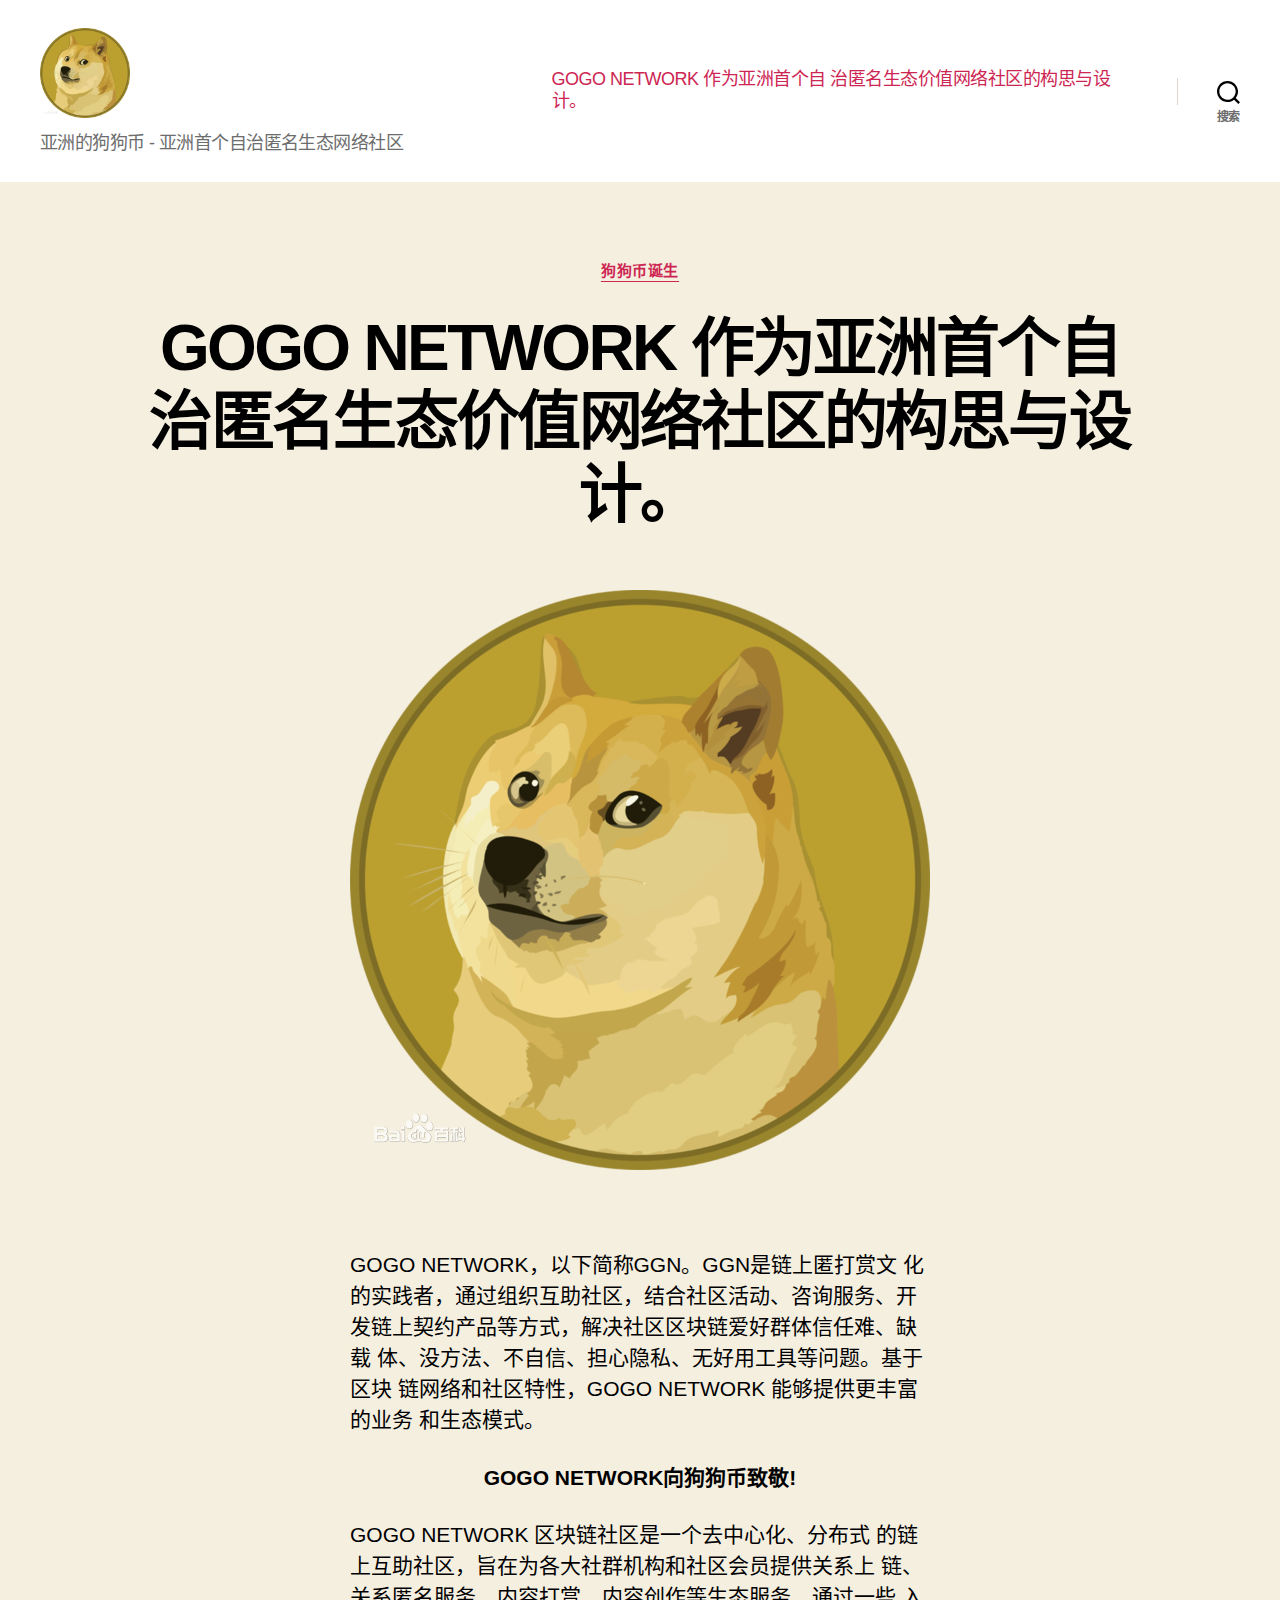
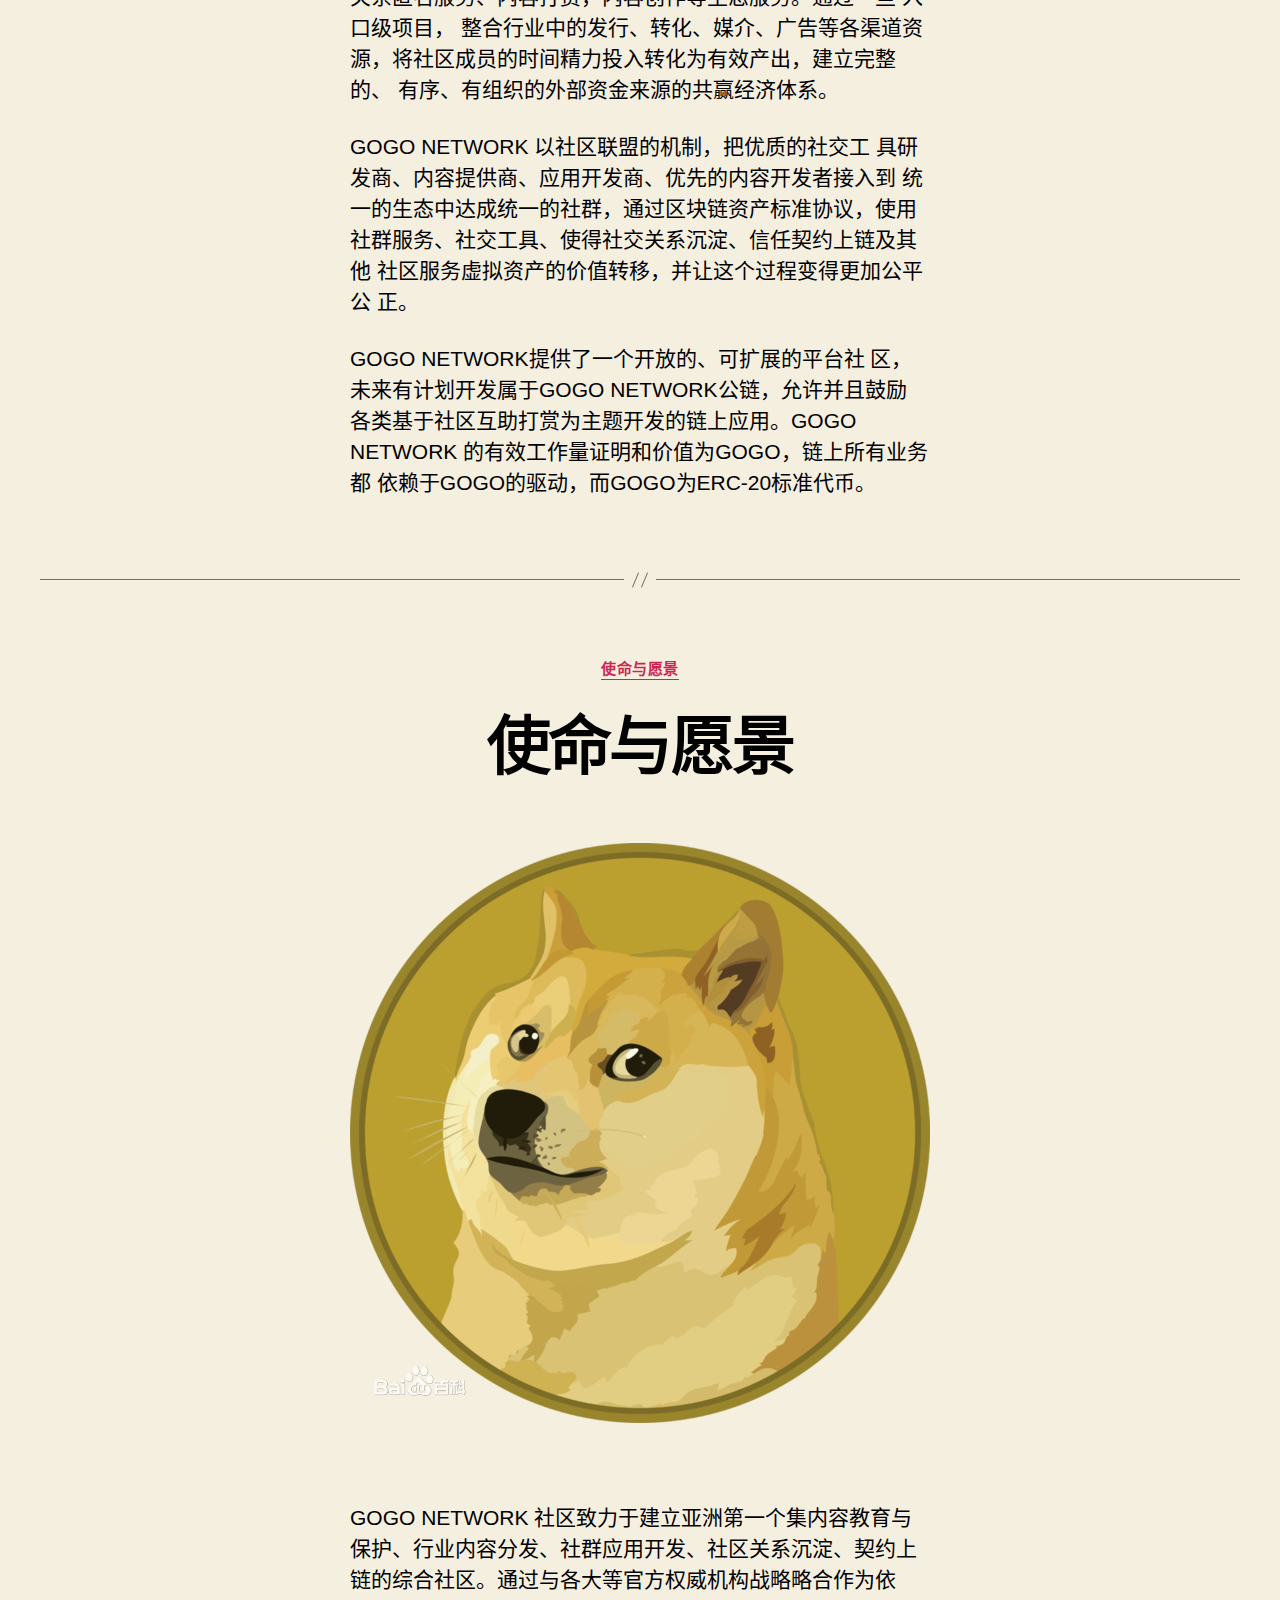
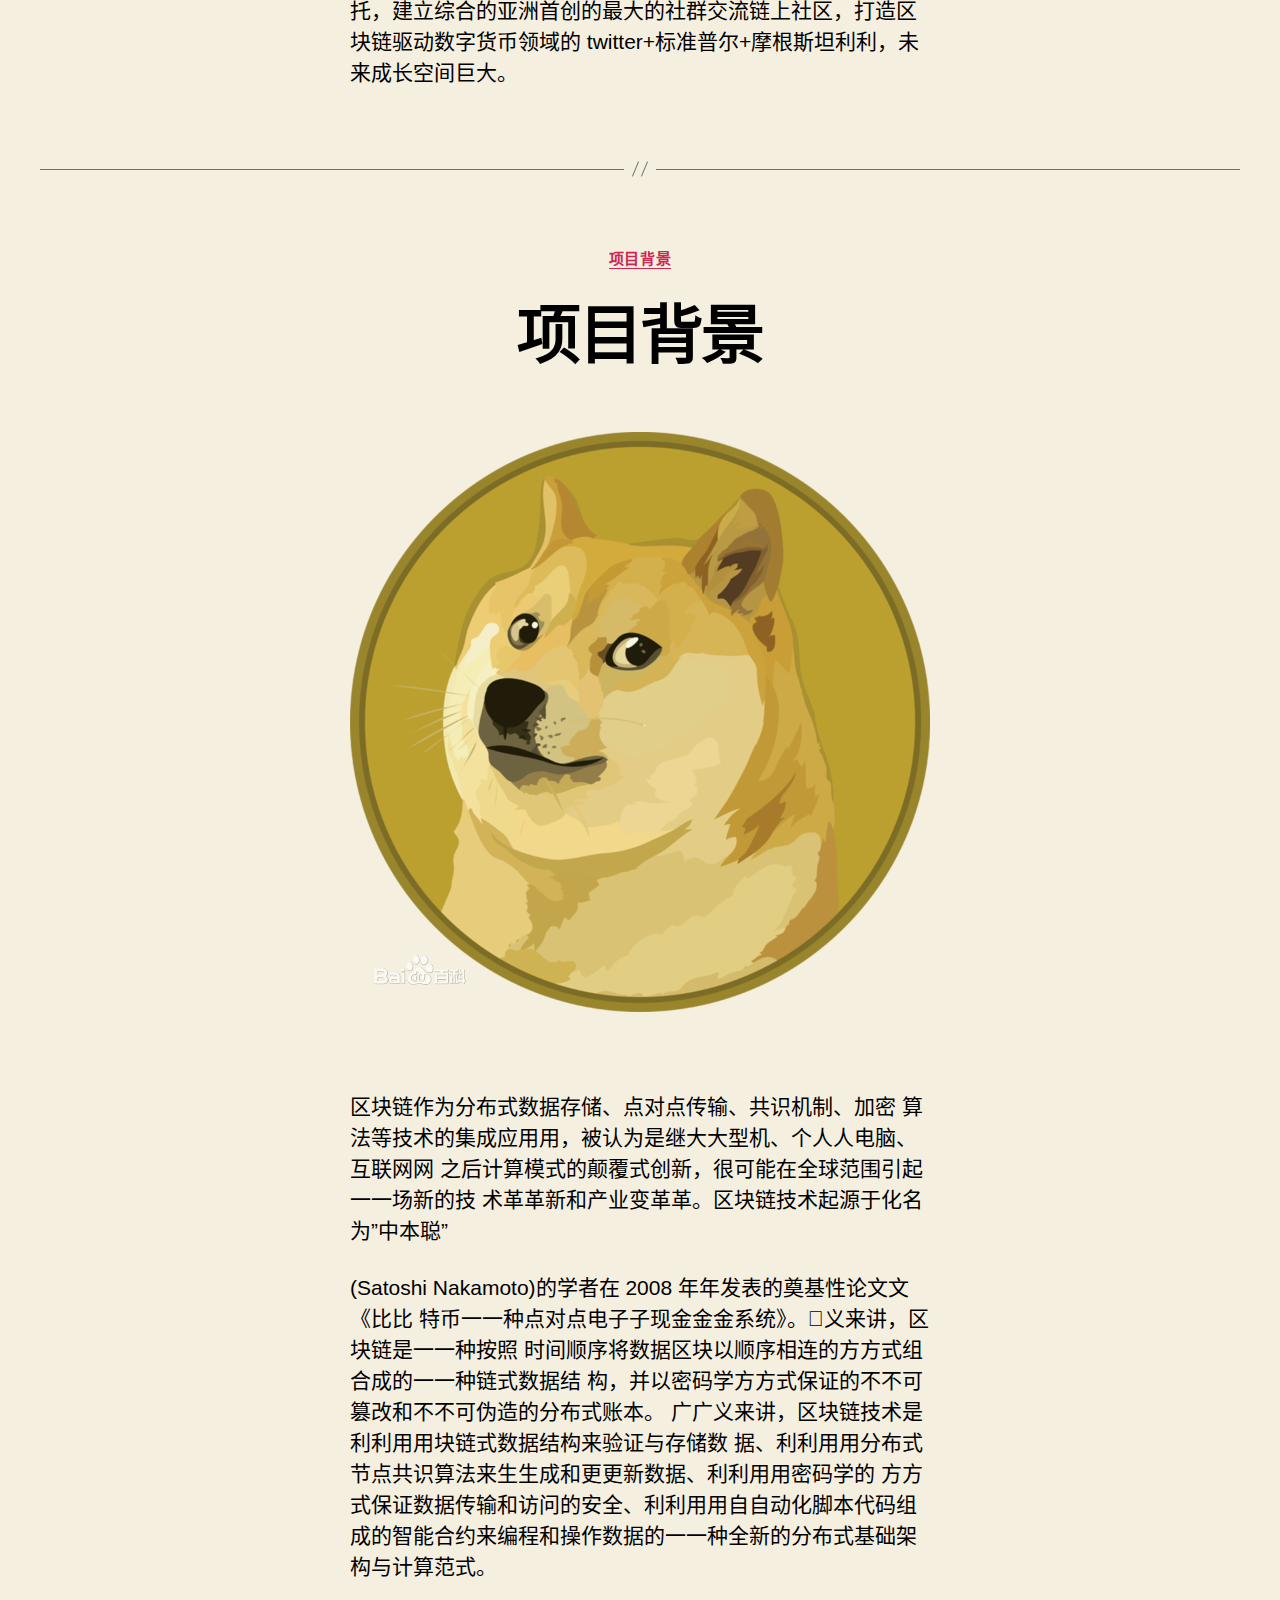
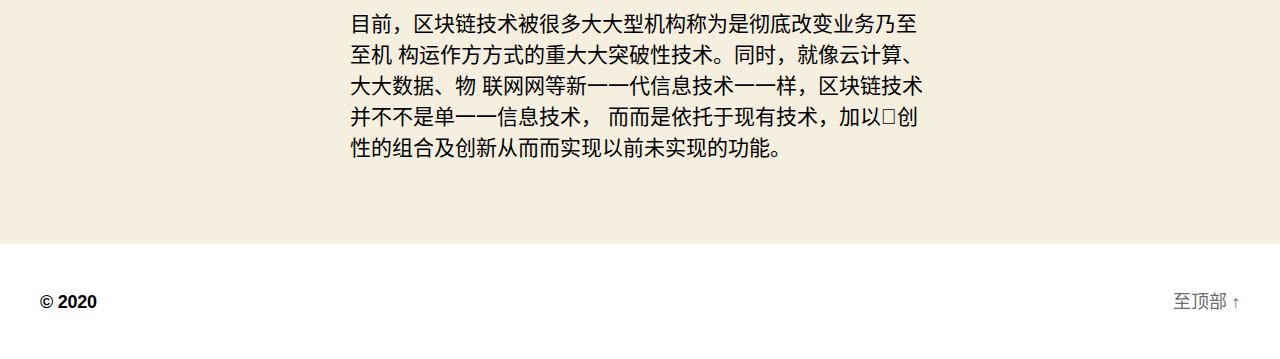
==== commit 4b3b9177: "upgrade" ====
--- a/index.html
+++ b/index.html
@@ -1,432 +1,471 @@
-<!--
-Author: W3layouts
-Author URL: http://w3layouts.com
-License: Creative Commons Attribution 3.0 Unported
-License URL: http://creativecommons.org/licenses/by/3.0/
--->
 <!DOCTYPE html>
-<html lang="zxx">
-  <head>
-    <title>B95官网</title>
-    <meta name="viewport" content="width=device-width, initial-scale=1" />
-    <meta charset="utf-8" />
-    <meta
-      name="keywords"
-      content="Stock Responsive web template, Bootstrap Web Templates, Flat Web Templates, Android Compatible web template, 
-	SmartPhone Compatible web template, free WebDesigns for Nokia, Samsung, LG, SonyEricsson, Motorola web design"
-    />
-    <script>
-      addEventListener(
-        "load",
-        function() {
-          setTimeout(hideURLbar, 0)
-        },
-        false
-      )
-
-      function hideURLbar() {
-        window.scrollTo(0, 1)
-      }
-    </script>
-    <!-- Bootstrap Core CSS -->
-    <link href="css/bootstrap.css" rel="stylesheet" type="text/css" />
-    <!-- popup box -->
-    <link
-      href="css/popuo-box.css"
-      rel="stylesheet"
-      type="text/css"
-      media="all"
-    />
-    <!-- Custom CSS -->
-    <link href="css/style.css" rel="stylesheet" type="text/css" />
-    <!-- font-awesome icons -->
-    <link href="css/fontawesome-all.min.css" rel="stylesheet" />
-    <!-- //Custom Theme files -->
-    <!--webfonts-->
-    <link href="//fonts.googleapis.com/css?family=Do+Hyeon" rel="stylesheet" />
-    <link
-      href="//fonts.googleapis.com/css?family=Raleway:100,100i,200,200i,300,300i,400,400i,500,500i,600,600i,700,700i,800,800i,900,900i"
-      rel="stylesheet"
-    />
-    <!-- //webfonts -->
-  </head>
-
-  <body>
-    <!-- header -->
-    <header>
-      <div class="container">
-        <!-- nav -->
-        <nav class="navbar navbar-expand-lg navbar-light py-4">
-          <!-- logo -->
-          <h1>
-            <a class="navbar-brand" href="index.html">
-              B95
-            </a>
-          </h1>
-          <!-- //logo -->
-          <button
-            class="navbar-toggler ml-md-auto"
-            type="button"
-            data-toggle="collapse"
-            data-target="#navbarSupportedContent"
-            aria-controls="navbarSupportedContent"
-            aria-expanded="false"
-            aria-label="Toggle navigation"
-          >
-            <span class="navbar-toggler-icon"></span>
-          </button>
-          <!-- main nav -->
-          <div class="collapse navbar-collapse" id="navbarSupportedContent">
-            <ul class="navbar-nav ml-lg-auto text-center">
-              <li class="nav-item active  mr-lg-3">
-                <a class="nav-link" href="index.html"
-                  >B95官网
-                  <span class="sr-only">(current)</span>
-                </a>
-              </li>
-            </ul>
-          </div>
-          <!-- //main nav -->
-        </nav>
-        <!-- //nav -->
-      </div>
-    </header>
-    <!-- //header -->
-    <!-- banner -->
-    <div class="banner layer" id="home">
-      <div class="container">
-        <div class="banner-text">
-          <div class="slider-info">
-            <div class="agileinfo-logo">
-              <h3>
-                <span class="fab fa-linode text-center"></span>
-                新时代最值得投资的项目
-              </h3>
-            </div>
-            <h3 class="txt-w3_agile">技术含量最高的区块链项目</h3>
-            <a
-              class="btn btn-danger  mt-4 text-capitalize scroll"
-              href="#w3layouts_bnrbtm"
-              role="button"
-              >更多</a
-            >
-          </div>
-        </div>
-      </div>
-    </div>
-    <!-- //banner -->
-    <!-- banner bottom -->
-    <section class="w3ls-bnrbtm py-5" id="w3layouts_bnrbtm">
-      <!-- title description  -->
-      <div class="container py-sm-5">
-        <div class="row pt-lg-5">
-          <div class="col-lg-5  bb-left">
-            <span class="w3-line">投资B95</span>
-            <h3 class="agile-title">关于B95</h3>
-          </div>
-          <div class="col-lg-7 mt-lg-0 mt-3 px-lg-5">
-            <p>
-              当前，⽤用户对隐私保护的关注和需求⽇日益加剧，多家知名公司都先后被爆出泄露露了了⼤大量量⽤用
-              户隐私数据，包括雅⻁虎、优步、Paypal、洲际酒店集团、美信⽤用机构Equifax、英国国家医疗
-              服务体系（NHS）等等，相关泄露露数据涉及⼏几千万到数亿规模的⽤用户。Facebook也因为2018
-              年年3⽉月份发⽣生的⼀一次最⼤大规模的隐私泄露露事件，市值在两天内蒸发掉数百亿美元，并有可能⾯面
-              临⾼高达其四倍市值的天价罚款。隐私问题同时也引起了了很多国家政府的重视，欧盟率先颁布
-              《通⽤用数据保护条例例》(GDPR)就是⼀一个旨在为了了督促各家公司有效保护⽤用户隐私的法案。
-            </p>
-          </div>
-        </div>
-      </div>
-      <!-- //title description  -->
-    </section>
-    <!-- //banner bottom -->
-    <!-- about -->
-    <section class="py-sm-5 py-3">
-      <div class="container">
-        <div class="agileabt-w3 py-lg-5">
-          <div class="row my-md-5 mt-sm-5 my-4">
-            <!-- about left grid -->
-            <div class="col-lg-6 order-lg-0 order-1  mt-lg-0 mt-5">
-              <div class="row">
-                <div class="col-6 w3-ab">
-                  <div class="w3-ab-grid">
-                    <div class="w3-aicon p-lg-5 p-4">
-                      <i class="fas fa-chart-line"></i>
-                      <h4 class="my-3 text-capitalize text-dark">趋势</h4>
-                    </div>
-                  </div>
-                </div>
-                <div class="col-6 w3-ab">
-                  <div class="w3-ab-grid">
-                    <div class="w3-aicon p-lg-5 p-4">
-                      <i class="fab fa-magento"></i>
-                      <h4 class="my-3 text-capitalize text-dark">专业</h4>
-                    </div>
-                  </div>
-                </div>
-                <div class="col-6 mt-4 w3-ab">
-                  <div class="w3-ab-grid">
-                    <div class="w3-aicon  p-lg-5 p-4">
-                      <i class="fas fa-chart-pie"></i>
-                      <h4 class="my-3 text-capitalize text-dark">细分</h4>
-                    </div>
-                  </div>
-                </div>
-                <div class="col-6 mt-4 w3-ab">
-                  <div class="w3-ab-grid">
-                    <div class="w3-aicon p-lg-5 p-4">
-                      <i class="fab fa-accusoft"></i>
-                      <h4 class="my-3 text-capitalize text-dark">安全</h4>
-                    </div>
-                  </div>
-                </div>
-              </div>
-            </div>
-            <!-- about right grid -->
-            <div class="col-lg-6 order-lg-1 order-0">
-              <div class="w3ls-abt">
-                <img src="images/banner2.png" alt="" class="img-fluid" />
-              </div>
-            </div>
-            <!-- //about right grid -->
-          </div>
-        </div>
-      </div>
-    </section>
-    <!-- //about -->
-    <!-- video -->
-    <section class="pb-md-5">
-      <div class="container">
-        <div class="agileabt-w3">
-          <div class="row pb-5">
-            <div class="col-lg-6 order-lg-0 order-1  mt-lg-0 mt-5">
-              <h3 class="agile-title">专业多年区块链技术</h3>
-              <ul class="list-group mt-3">
-                <li class="list-group-item border-0">
-                  <i class="fas fa-check mr-3"></i> 不可追踪性
-                </li>
-                <li class="list-group-item border-0">
-                  <i class="fas fa-check mr-3"></i>不可关联性
-                </li>
-                <li class="list-group-item border-0">
-                  <i class="fas fa-check mr-3"></i>抗统计分析
-                </li>
-                <li class="list-group-item border-0">
-                  <i class="fas fa-check mr-3"></i>实用性原则
-                </li>
-                <li class="list-group-item border-0">
-                  <i class="fas fa-check mr-3"></i>Vestibulum at eros
-                </li>
-              </ul>
-            </div>
-            <div class="col-lg-6 grad_video p-sm-5 p-4  order-lg-1 order-0">
-              <h3 class="agile-title text-white">可选的审计方案</h3>
-              <!-- Button trigger modal -->
-              <div class="button">
-                <a
-                  href="#small-dialog1"
-                  class="play-icon popup-with-zoom-anim text-center mt-sm-5 mt-3"
-                >
-                  <i class="fas fa-play-circle pr-5 text-left"></i>play</a
-                >
-              </div>
-              <div
-                id="small-dialog1"
-                class="mfp-hide w3ls_small_dialog wthree_pop"
-              >
-                <div class="agileits_modal_body">
-                  <iframe
-                    src="https://player.vimeo.com/video/149659911"
-                  ></iframe>
-                </div>
-              </div>
-            </div>
-          </div>
-        </div>
-      </div>
-    </section>
-    <!-- //video -->
-    <!-- team -->
-    <section class="wthree-row py-5" id="team">
-      <!-- team container -->
-      <div class="team_bg_w3ls">
-        <div class="container py-sm-5">
-          <!-- title description -->
-          <div class="row py-lg-5">
-            <div class="col-lg-5  bb-left">
-              <span class="w3-line">链的基础框架 </span>
-              <h3 class="agile-title">our team</h3>
-            </div>
-            <div class="col-lg-7 mt-lg-0 mt-3 px-lg-5">
-              <p>
-                除了了隐私保护的机制之外，链基础架构同样需要具备⾜足够强⼤大的可扩展性，这对于构建⼀一
-                个实⽤用的应⽤用平台显得⼗十分重要，SERO会引⼊入以下技术来对链的底层架构进⾏行行增强：
-                • 优化共识 -
-                使⽤用⼀一种全新的共识机制SE-Random，它结合了了最新的PBFT理理论和VRF
-                算法设计的⼀一种可以相对兼顾公平和效率的共识机制。 • Plasma -
-                是⼀一种实现区块链扩容计算的⽅方式，在plasma中，众多区块链组合成树形结
-                构，共同参与计算，从⽽而实现区块链的横向扩展。 •
-                更更为强⼤大的虚拟机——不不仅满⾜足EVM的兼容性，⽽而且有充分的扩展性，并且要有底层指
-                令的基础来满⾜足性能的需求。 •
-                以下会重点阐述部分技术的具体实现。
-              </p>
-            </div>
-          </div>
-          <!-- //title description -->
-          <!-- team row -->
-
-          <!-- //team row -->
-        </div>
-      </div>
-      <!-- //team container -->
-    </section>
-    <!-- //team -->
-    <!-- case studies -->
-
-    <!-- //case studies -->
-    <!-- footer top -->
-
-    <!-- footer top -->
-    <!-- footer -->
-    <footer class="py-sm-5">
-      <div class="container">
-        <div class="row py-5">
-          <!-- footer grid1 -->
-          <div class="col-lg-3 col-sm-6">
-            <h2>
-              <a class="navbar-brand" href="index.html">
-                B95
-              </a>
-            </h2>
-            <!-- <div class="fv3-contact mt-3">
-						<span class="fas fa-home mr-2"></span>
-						<p>90 Street, City, State 34789.</p>
-					</div>
-					<div class="fv3-contact">
-						<span class="fas fa-phone-volume mr-2"></span>
-						<p>+456 123 7890</p>
-					</div>
-					<div class="fv3-contact">
-						<span class="fas fa-envelope-open mr-2"></span>
-						<a href="mailto:example@email.com" class="text-secondary">info@example.com</a>
-					</div> -->
-          </div>
-          <!-- //footer grid1 -->
-          <!-- footer grid2 -->
-          <!-- <div class="col-lg-3  col-sm-6 footv3-left text-lg-center my-sm-0 mt-5">
-					<h3 class="mb-3">our services</h3>
-					<ul class="list-agileits">
-						<li>
-							<a href="index.html">
-								quality resourcing
-							</a>
-						</li>
-						<li class="my-3">
-							<a href="about.html">
-								inventory tracking
-							</a>
-						</li>
-						<li class="mb-3">
-							<a href="services.html">
-								financial planning
-							</a>
-						</li>
-						<li>
-							<a href="contact.html">
-								budget friendly
-							</a>
-						</li>
-					</ul>
-				</div> -->
-          <!-- //footer grid2 -->
-          <!-- footer grid3 -->
-          <!-- <div class="col-lg-3  col-sm-6 footv3-left text-lg-center my-lg-0 mt-sm-5 mt-5">
-					<h3 class="mb-3">Navigation</h3>
-					<ul class="list-agileits">
-						<li>
-							<a href="index.html">
-								Home
-							</a>
-						</li>
-						<li class="my-3">
-							<a href="about.html">
-								About Us
-							</a>
-						</li>
-						<li class="mb-3">
-							<a href="services.html">
-								Services
-							</a>
-						</li>
-						<li>
-							<a href="contact.html">
-								Contact Us
-							</a>
-						</li>
-					</ul>
-				</div> -->
-          <!-- //footer grid3 -->
-          <!-- footer grid4  -->
-          <!-- <div class="col-lg-3  col-sm-6 footv3-left my-lg-0 mt-5">
-					<h3 class="mb-3">subscribe to newsletter</h3>
-					<form action="#" method="post">
-						<div class="form-group">
-							<input type="email" class="form-control  bg-dark border-0" id="email" placeholder="Enter email" name="email" required>
-						</div>
-						<div class="form-group">
-							<input type="Submit" class="form-control bg-secondary text-white border-0" id="sub" value="submit" name="sub">
-						</div>
-					</form>
-				</div> -->
-          <!-- //footer grid4 -->
-        </div>
-        <div class="cpy-right text-center  pt-5 pb-sm-0 pb-3">
-          <p class="text-secondary">
-            © 2019 B95. All rights reserved | Design by
-            <a href="http:/b95.co" class="text-white"> B95.</a>
-          </p>
-        </div>
-      </div>
-      <!-- //footer container -->
-    </footer>
-    <!-- //footer -->
-    <!-- Login modal -->
-
-    <!-- //Login modal -->
-    <!-- Register modal -->
-
-    <!-- // Register modal -->
-    <!-- subscribe form -->
-
-    <!-- //subscribe form -->
-    <!-- js-->
-    <!-- <script src="js/jquery-2.2.3.min.js"></script> -->
-    <!--  magnific-popup  -->
-    <!-- <script src="js/jquery.magnific-popup.js"></script> -->
-    <script>
-      //script for magnific pop up (about section)
-      $(document).ready(function() {
-        $(".popup-with-zoom-anim").magnificPopup({
-          type: "inline",
-          fixedContentPos: false,
-          fixedBgPos: true,
-          overflowY: "auto",
-          closeBtnInside: true,
-          preloader: false,
-          midClick: true,
-          removalDelay: 300,
-          mainClass: "my-mfp-zoom-in"
-        })
-      })
-    </script>
-    <!-- move-top -->
-    <script src="js/move-top.js"></script>
-    <!-- easing -->
-    <!-- <script src="js/easing.js"></script> -->
-    <!-- smooth scroll -->
-    <!-- <script src="js/SmoothScroll.min.js"></script> -->
-    <!--  necessary snippets for few javascript files -->
-    <!-- <script src="js/stock.js"></script> -->
-    <!-- Bootstrap Core JavaScript -->
-    <!-- <script src="js/bootstrap.js "></script> -->
-  </body>
+
+<html class="no-js" lang="zh-CN">
+
+	<head>
+
+		<meta charset="UTF-8">
+		<meta name="viewport" content="width=device-width, initial-scale=1.0" >
+
+		<link rel="profile" href="https://gmpg.org/xfn/11">
+
+		<title>亚洲的狗狗币 &#8211; 亚洲首个自治匿名生态网络社区</title>
+<meta name='robots' content='noindex,follow' />
+<link rel='dns-prefetch' href='http://s.w.org' />
+<link rel="alternate" type="application/rss+xml" title=" &raquo; Feed" href="index.php/feed/index.rss" />
+<link rel="alternate" type="application/rss+xml" title=" &raquo; 评论Feed" href="index.php/comments/feed/index.rss" />
+		<script type="text/javascript">
+			window._wpemojiSettings = {"baseUrl":"https:\/\/s.w.org\/images\/core\/emoji\/12.0.0-1\/72x72\/","ext":".png","svgUrl":"https:\/\/s.w.org\/images\/core\/emoji\/12.0.0-1\/svg\/","svgExt":".svg","source":{"concatemoji":"http:\/\/tkbb.shenqihailuo.com\/wp-includes\/js\/wp-emoji-release.min.js?ver=5.2.1"}};
+			!function(a,b,c){function d(a,b){var c=String.fromCharCode;l.clearRect(0,0,k.width,k.height),l.fillText(c.apply(this,a),0,0);var d=k.toDataURL();l.clearRect(0,0,k.width,k.height),l.fillText(c.apply(this,b),0,0);var e=k.toDataURL();return d===e}function e(a){var b;if(!l||!l.fillText)return!1;switch(l.textBaseline="top",l.font="600 32px Arial",a){case"flag":return!(b=d([55356,56826,55356,56819],[55356,56826,8203,55356,56819]))&&(b=d([55356,57332,56128,56423,56128,56418,56128,56421,56128,56430,56128,56423,56128,56447],[55356,57332,8203,56128,56423,8203,56128,56418,8203,56128,56421,8203,56128,56430,8203,56128,56423,8203,56128,56447]),!b);case"emoji":return b=d([55357,56424,55356,57342,8205,55358,56605,8205,55357,56424,55356,57340],[55357,56424,55356,57342,8203,55358,56605,8203,55357,56424,55356,57340]),!b}return!1}function f(a){var c=b.createElement("script");c.src=a,c.defer=c.type="text/javascript",b.getElementsByTagName("head")[0].appendChild(c)}var g,h,i,j,k=b.createElement("canvas"),l=k.getContext&&k.getContext("2d");for(j=Array("flag","emoji"),c.supports={everything:!0,everythingExceptFlag:!0},i=0;i<j.length;i++)c.supports[j[i]]=e(j[i]),c.supports.everything=c.supports.everything&&c.supports[j[i]],"flag"!==j[i]&&(c.supports.everythingExceptFlag=c.supports.everythingExceptFlag&&c.supports[j[i]]);c.supports.everythingExceptFlag=c.supports.everythingExceptFlag&&!c.supports.flag,c.DOMReady=!1,c.readyCallback=function(){c.DOMReady=!0},c.supports.everything||(h=function(){c.readyCallback()},b.addEventListener?(b.addEventListener("DOMContentLoaded",h,!1),a.addEventListener("load",h,!1)):(a.attachEvent("onload",h),b.attachEvent("onreadystatechange",function(){"complete"===b.readyState&&c.readyCallback()})),g=c.source||{},g.concatemoji?f(g.concatemoji):g.wpemoji&&g.twemoji&&(f(g.twemoji),f(g.wpemoji)))}(window,document,window._wpemojiSettings);
+		</script>
+		<style type="text/css">img.wp-smiley,
+img.emoji {
+	display: inline !important;
+	border: none !important;
+	box-shadow: none !important;
+	height: 1em !important;
+	width: 1em !important;
+	margin: 0 .07em !important;
+	vertical-align: -0.1em !important;
+	background: none !important;
+	padding: 0 !important;
+}
+</style>
+	<link rel='stylesheet' id='wp-block-library-css'  href='wp-includes/css/dist/block-library/style.min_ver=5.2.1.css' type='text/css' media='all' />
+<link rel='stylesheet' id='twentytwenty-style-css'  href='wp-content/themes/twentytwenty/style_ver=1.1.css' type='text/css' media='all' />
+<style id='twentytwenty-style-inline-css' type='text/css'>.color-accent,.color-accent-hover:hover,.color-accent-hover:focus,:root .has-accent-color,.has-drop-cap:not(:focus):first-letter,.wp-block-button.is-style-outline,a { color: #cd2653; }blockquote,.border-color-accent,.border-color-accent-hover:hover,.border-color-accent-hover:focus { border-color: #cd2653; }button:not(.toggle),.button,.faux-button,.wp-block-button__link,.wp-block-file .wp-block-file__button,input[type="button"],input[type="reset"],input[type="submit"],.bg-accent,.bg-accent-hover:hover,.bg-accent-hover:focus,:root .has-accent-background-color,.comment-reply-link { background-color: #cd2653; }.fill-children-accent,.fill-children-accent * { fill: #cd2653; }body,.entry-title a,:root .has-primary-color { color: #000000; }:root .has-primary-background-color { background-color: #000000; }cite,figcaption,.wp-caption-text,.post-meta,.entry-content .wp-block-archives li,.entry-content .wp-block-categories li,.entry-content .wp-block-latest-posts li,.wp-block-latest-comments__comment-date,.wp-block-latest-posts__post-date,.wp-block-embed figcaption,.wp-block-image figcaption,.wp-block-pullquote cite,.comment-metadata,.comment-respond .comment-notes,.comment-respond .logged-in-as,.pagination .dots,.entry-content hr:not(.has-background),hr.styled-separator,:root .has-secondary-color { color: #6d6d6d; }:root .has-secondary-background-color { background-color: #6d6d6d; }pre,fieldset,input,textarea,table,table *,hr { border-color: #dcd7ca; }caption,code,code,kbd,samp,.wp-block-table.is-style-stripes tbody tr:nth-child(odd),:root .has-subtle-background-background-color { background-color: #dcd7ca; }.wp-block-table.is-style-stripes { border-bottom-color: #dcd7ca; }.wp-block-latest-posts.is-grid li { border-top-color: #dcd7ca; }:root .has-subtle-background-color { color: #dcd7ca; }body:not(.overlay-header) .primary-menu > li > a,body:not(.overlay-header) .primary-menu > li > .icon,.modal-menu a,.footer-menu a, .footer-widgets a,#site-footer .wp-block-button.is-style-outline,.wp-block-pullquote:before,.singular:not(.overlay-header) .entry-header a,.archive-header a,.header-footer-group .color-accent,.header-footer-group .color-accent-hover:hover { color: #cd2653; }.social-icons a,#site-footer button:not(.toggle),#site-footer .button,#site-footer .faux-button,#site-footer .wp-block-button__link,#site-footer .wp-block-file__button,#site-footer input[type="button"],#site-footer input[type="reset"],#site-footer input[type="submit"] { background-color: #cd2653; }.header-footer-group,body:not(.overlay-header) #site-header .toggle,.menu-modal .toggle { color: #000000; }body:not(.overlay-header) .primary-menu ul { background-color: #000000; }body:not(.overlay-header) .primary-menu > li > ul:after { border-bottom-color: #000000; }body:not(.overlay-header) .primary-menu ul ul:after { border-left-color: #000000; }.site-description,body:not(.overlay-header) .toggle-inner .toggle-text,.widget .post-date,.widget .rss-date,.widget_archive li,.widget_categories li,.widget cite,.widget_pages li,.widget_meta li,.widget_nav_menu li,.powered-by-wordpress,.to-the-top,.singular .entry-header .post-meta,.singular:not(.overlay-header) .entry-header .post-meta a { color: #6d6d6d; }.header-footer-group pre,.header-footer-group fieldset,.header-footer-group input,.header-footer-group textarea,.header-footer-group table,.header-footer-group table *,.footer-nav-widgets-wrapper,#site-footer,.menu-modal nav *,.footer-widgets-outer-wrapper,.footer-top { border-color: #dcd7ca; }.header-footer-group table caption,body:not(.overlay-header) .header-inner .toggle-wrapper::before { background-color: #dcd7ca; }
+body,input,textarea,button,.button,.faux-button,.wp-block-button__link,.wp-block-file__button,.has-drop-cap:not(:focus)::first-letter,.has-drop-cap:not(:focus)::first-letter,.entry-content .wp-block-archives,.entry-content .wp-block-categories,.entry-content .wp-block-cover-image,.entry-content .wp-block-latest-comments,.entry-content .wp-block-latest-posts,.entry-content .wp-block-pullquote,.entry-content .wp-block-quote.is-large,.entry-content .wp-block-quote.is-style-large,.entry-content .wp-block-archives *,.entry-content .wp-block-categories *,.entry-content .wp-block-latest-posts *,.entry-content .wp-block-latest-comments *,.entry-content p,.entry-content ol,.entry-content ul,.entry-content dl,.entry-content dt,.entry-content cite,.entry-content figcaption,.entry-content .wp-caption-text,.comment-content p,.comment-content ol,.comment-content ul,.comment-content dl,.comment-content dt,.comment-content cite,.comment-content figcaption,.comment-content .wp-caption-text,.widget_text p,.widget_text ol,.widget_text ul,.widget_text dl,.widget_text dt,.widget-content .rssSummary,.widget-content cite,.widget-content figcaption,.widget-content .wp-caption-text { font-family: 'PingFang SC','Helvetica Neue','Microsoft YaHei New','STHeiti Light',sans-serif; }
+</style>
+<link rel='stylesheet' id='twentytwenty-print-style-css'  href='wp-content/themes/twentytwenty/print_ver=1.1.css' type='text/css' media='print' />
+<script type='text/javascript' src='wp-content/themes/twentytwenty/assets/js/index_ver=1.1.js' async></script>
+<link rel='https://api.w.org/' href='index.php/wp-json/index.json' />
+<link rel="EditURI" type="application/rsd+xml" title="RSD" href="xmlrpc.php_rsd.xml" />
+<link rel="wlwmanifest" type="application/wlwmanifest+xml" href="wp-includes/wlwmanifest.xml" /> 
+<meta name="generator" content="WordPress 5.2.1" />
+	<script>document.documentElement.className = document.documentElement.className.replace( 'no-js', 'js' );</script>
+	<link rel="icon" href="wp-content/uploads/2020/01/cropped-10dfa9ec8a13632717785b9a9b8fa0ec09fac786-1-32x32.png" sizes="32x32" />
+<link rel="icon" href="wp-content/uploads/2020/01/cropped-10dfa9ec8a13632717785b9a9b8fa0ec09fac786-1-192x192.png" sizes="192x192" />
+<link rel="apple-touch-icon-precomposed" href="wp-content/uploads/2020/01/cropped-10dfa9ec8a13632717785b9a9b8fa0ec09fac786-1-180x180.png" />
+<meta name="msapplication-TileImage" content="http://tkbb.shenqihailuo.com/wp-content/uploads/2020/01/cropped-10dfa9ec8a13632717785b9a9b8fa0ec09fac786-1-270x270.png" />
+
+	</head>
+
+	<body class="home blog wp-custom-logo enable-search-modal has-no-pagination showing-comments show-avatars footer-top-hidden">
+
+		<a class="skip-link screen-reader-text" href="#site-content">跳至内容</a>
+		<header id="site-header" class="header-footer-group" role="banner">
+
+			<div class="header-inner section-inner">
+
+				<div class="header-titles-wrapper">
+
+					
+						<button class="toggle search-toggle mobile-search-toggle" data-toggle-target=".search-modal" data-toggle-body-class="showing-search-modal" data-set-focus=".search-modal .search-field" aria-expanded="false">
+							<span class="toggle-inner">
+								<span class="toggle-icon">
+									<svg class="svg-icon" aria-hidden="true" role="img" focusable="false" xmlns="http://www.w3.org/2000/svg" width="23" height="23" viewBox="0 0 23 23"><path d="M38.710696,48.0601792 L43,52.3494831 L41.3494831,54 L37.0601792,49.710696 C35.2632422,51.1481185 32.9839107,52.0076499 30.5038249,52.0076499 C24.7027226,52.0076499 20,47.3049272 20,41.5038249 C20,35.7027226 24.7027226,31 30.5038249,31 C36.3049272,31 41.0076499,35.7027226 41.0076499,41.5038249 C41.0076499,43.9839107 40.1481185,46.2632422 38.710696,48.0601792 Z M36.3875844,47.1716785 C37.8030221,45.7026647 38.6734666,43.7048964 38.6734666,41.5038249 C38.6734666,36.9918565 35.0157934,33.3341833 30.5038249,33.3341833 C25.9918565,33.3341833 22.3341833,36.9918565 22.3341833,41.5038249 C22.3341833,46.0157934 25.9918565,49.6734666 30.5038249,49.6734666 C32.7048964,49.6734666 34.7026647,48.8030221 36.1716785,47.3875844 C36.2023931,47.347638 36.2360451,47.3092237 36.2726343,47.2726343 C36.3092237,47.2360451 36.347638,47.2023931 36.3875844,47.1716785 Z" transform="translate(-20 -31)" /></svg>								</span>
+								<span class="toggle-text">搜索</span>
+							</span>
+						</button><!-- .search-toggle -->
+
+					
+					<div class="header-titles">
+
+						<h1 class="site-logo"><a href="index.html" class="custom-logo-link" rel="home"><img width="580" height="580" src="wp-content/uploads/2020/01/10dfa9ec8a13632717785b9a9b8fa0ec09fac786.png" class="custom-logo" alt="" srcset="wp-content/uploads/2020/01/10dfa9ec8a13632717785b9a9b8fa0ec09fac786.png 580w, wp-content/uploads/2020/01/10dfa9ec8a13632717785b9a9b8fa0ec09fac786-150x150.png 150w, wp-content/uploads/2020/01/10dfa9ec8a13632717785b9a9b8fa0ec09fac786-300x300.png 300w" sizes="(max-width: 580px) 100vw, 580px" /></a><span class="screen-reader-text"></span></h1><div class="site-description">亚洲的狗狗币 - 亚洲首个自治匿名生态网络社区</div><!-- .site-description -->
+					</div><!-- .header-titles -->
+
+					<button class="toggle nav-toggle mobile-nav-toggle" data-toggle-target=".menu-modal"  data-toggle-body-class="showing-menu-modal" aria-expanded="false" data-set-focus=".close-nav-toggle">
+						<span class="toggle-inner">
+							<span class="toggle-icon">
+								<svg class="svg-icon" aria-hidden="true" role="img" focusable="false" xmlns="http://www.w3.org/2000/svg" width="26" height="7" viewBox="0 0 26 7"><path fill-rule="evenodd" d="M332.5,45 C330.567003,45 329,43.4329966 329,41.5 C329,39.5670034 330.567003,38 332.5,38 C334.432997,38 336,39.5670034 336,41.5 C336,43.4329966 334.432997,45 332.5,45 Z M342,45 C340.067003,45 338.5,43.4329966 338.5,41.5 C338.5,39.5670034 340.067003,38 342,38 C343.932997,38 345.5,39.5670034 345.5,41.5 C345.5,43.4329966 343.932997,45 342,45 Z M351.5,45 C349.567003,45 348,43.4329966 348,41.5 C348,39.5670034 349.567003,38 351.5,38 C353.432997,38 355,39.5670034 355,41.5 C355,43.4329966 353.432997,45 351.5,45 Z" transform="translate(-329 -38)" /></svg>							</span>
+							<span class="toggle-text">菜单</span>
+						</span>
+					</button><!-- .nav-toggle -->
+
+				</div><!-- .header-titles-wrapper -->
+
+				<div class="header-navigation-wrapper">
+
+					
+							<nav class="primary-menu-wrapper" aria-label="水平" role="navigation">
+
+								<ul class="primary-menu reset-list-style">
+
+								<li class="page_item page-item-30"><a href="index.php/gogo-network-%E4%BD%9C%E4%B8%BA%E4%BA%9A%E6%B4%B2%E9%A6%96%E4%B8%AA%E8%87%AA-%E6%B2%BB%E5%8C%BF%E5%90%8D%E7%94%9F%E6%80%81%E4%BB%B7%E5%80%BC%E7%BD%91%E7%BB%9C%E7%A4%BE%E5%8C%BA%E7%9A%84%E6%9E%84/index.html">GOGO NETWORK 作为亚洲首个自 治匿名生态价值网络社区的构思与设计。</a></li>
+
+								</ul>
+
+							</nav><!-- .primary-menu-wrapper -->
+
+						
+						<div class="header-toggles hide-no-js">
+
+						
+							<div class="toggle-wrapper search-toggle-wrapper">
+
+								<button class="toggle search-toggle desktop-search-toggle" data-toggle-target=".search-modal" data-toggle-body-class="showing-search-modal" data-set-focus=".search-modal .search-field" aria-expanded="false">
+									<span class="toggle-inner">
+										<svg class="svg-icon" aria-hidden="true" role="img" focusable="false" xmlns="http://www.w3.org/2000/svg" width="23" height="23" viewBox="0 0 23 23"><path d="M38.710696,48.0601792 L43,52.3494831 L41.3494831,54 L37.0601792,49.710696 C35.2632422,51.1481185 32.9839107,52.0076499 30.5038249,52.0076499 C24.7027226,52.0076499 20,47.3049272 20,41.5038249 C20,35.7027226 24.7027226,31 30.5038249,31 C36.3049272,31 41.0076499,35.7027226 41.0076499,41.5038249 C41.0076499,43.9839107 40.1481185,46.2632422 38.710696,48.0601792 Z M36.3875844,47.1716785 C37.8030221,45.7026647 38.6734666,43.7048964 38.6734666,41.5038249 C38.6734666,36.9918565 35.0157934,33.3341833 30.5038249,33.3341833 C25.9918565,33.3341833 22.3341833,36.9918565 22.3341833,41.5038249 C22.3341833,46.0157934 25.9918565,49.6734666 30.5038249,49.6734666 C32.7048964,49.6734666 34.7026647,48.8030221 36.1716785,47.3875844 C36.2023931,47.347638 36.2360451,47.3092237 36.2726343,47.2726343 C36.3092237,47.2360451 36.347638,47.2023931 36.3875844,47.1716785 Z" transform="translate(-20 -31)" /></svg>										<span class="toggle-text">搜索</span>
+									</span>
+								</button><!-- .search-toggle -->
+
+							</div>
+
+							
+						</div><!-- .header-toggles -->
+						
+				</div><!-- .header-navigation-wrapper -->
+
+			</div><!-- .header-inner -->
+
+			<div class="search-modal cover-modal header-footer-group" data-modal-target-string=".search-modal">
+
+	<div class="search-modal-inner modal-inner">
+
+		<div class="section-inner">
+
+			<form role="search" aria-label="搜索：" method="get" class="search-form" action="index.html">
+	<label for="search-form-1">
+		<span class="screen-reader-text">搜索：</span>
+		<input type="search" id="search-form-1" class="search-field" placeholder="搜索…" value="" name="s" />
+	</label>
+	<input type="submit" class="search-submit" value="搜索" />
+</form>
+
+			<button class="toggle search-untoggle close-search-toggle fill-children-current-color" data-toggle-target=".search-modal" data-toggle-body-class="showing-search-modal" data-set-focus=".search-modal .search-field" aria-expanded="false">
+				<span class="screen-reader-text">关闭搜索</span>
+				<svg class="svg-icon" aria-hidden="true" role="img" focusable="false" xmlns="http://www.w3.org/2000/svg" width="16" height="16" viewBox="0 0 16 16"><polygon fill="" fill-rule="evenodd" points="6.852 7.649 .399 1.195 1.445 .149 7.899 6.602 14.352 .149 15.399 1.195 8.945 7.649 15.399 14.102 14.352 15.149 7.899 8.695 1.445 15.149 .399 14.102" /></svg>			</button><!-- .search-toggle -->
+
+		</div><!-- .section-inner -->
+
+	</div><!-- .search-modal-inner -->
+
+</div><!-- .menu-modal -->
+
+		</header><!-- #site-header -->
+
+		
+<div class="menu-modal cover-modal header-footer-group" data-modal-target-string=".menu-modal">
+
+	<div class="menu-modal-inner modal-inner">
+
+		<div class="menu-wrapper section-inner">
+
+			<div class="menu-top">
+
+				<button class="toggle close-nav-toggle fill-children-current-color" data-toggle-target=".menu-modal" data-toggle-body-class="showing-menu-modal" aria-expanded="false" data-set-focus=".menu-modal">
+					<span class="toggle-text">关闭菜单</span>
+					<svg class="svg-icon" aria-hidden="true" role="img" focusable="false" xmlns="http://www.w3.org/2000/svg" width="16" height="16" viewBox="0 0 16 16"><polygon fill="" fill-rule="evenodd" points="6.852 7.649 .399 1.195 1.445 .149 7.899 6.602 14.352 .149 15.399 1.195 8.945 7.649 15.399 14.102 14.352 15.149 7.899 8.695 1.445 15.149 .399 14.102" /></svg>				</button><!-- .nav-toggle -->
+
+				
+					<nav class="mobile-menu" aria-label="移动" role="navigation">
+
+						<ul class="modal-menu reset-list-style">
+
+						<li class="page_item page-item-30"><div class="ancestor-wrapper"><a href="index.php/gogo-network-%E4%BD%9C%E4%B8%BA%E4%BA%9A%E6%B4%B2%E9%A6%96%E4%B8%AA%E8%87%AA-%E6%B2%BB%E5%8C%BF%E5%90%8D%E7%94%9F%E6%80%81%E4%BB%B7%E5%80%BC%E7%BD%91%E7%BB%9C%E7%A4%BE%E5%8C%BA%E7%9A%84%E6%9E%84/index.html">GOGO NETWORK 作为亚洲首个自 治匿名生态价值网络社区的构思与设计。</a></div><!-- .ancestor-wrapper --></li>
+
+						</ul>
+
+					</nav>
+
+					
+			</div><!-- .menu-top -->
+
+			<div class="menu-bottom">
+
+				
+			</div><!-- .menu-bottom -->
+
+		</div><!-- .menu-wrapper -->
+
+	</div><!-- .menu-modal-inner -->
+
+</div><!-- .menu-modal -->
+
+<main id="site-content" role="main">
+
+	
+<article class="post-1 post type-post status-publish format-standard has-post-thumbnail sticky hentry category-2" id="post-1">
+
+	
+<header class="entry-header has-text-align-center">
+
+	<div class="entry-header-inner section-inner medium">
+
+		
+			<div class="entry-categories">
+				<span class="screen-reader-text">分类</span>
+				<div class="entry-categories-inner">
+					<a href="index.php/category/%E7%8B%97%E7%8B%97%E5%B8%81%E8%AF%9E%E7%94%9F/index.html" rel="category tag">狗狗币诞生</a>				</div><!-- .entry-categories-inner -->
+			</div><!-- .entry-categories -->
+
+			<h2 class="entry-title heading-size-1"><a href="index.php/2020/01/18/hello-world/index.html">GOGO NETWORK 作为亚洲首个自 治匿名生态价值网络社区的构思与设计。</a></h2>
+		<div class="post-meta-wrapper post-meta-single post-meta-single-top">
+
+			<ul class="post-meta">
+
+									<li class="post-author meta-wrapper">
+						<span class="meta-icon">
+							<span class="screen-reader-text">文章作者</span>
+							<svg class="svg-icon" aria-hidden="true" role="img" focusable="false" xmlns="http://www.w3.org/2000/svg" width="18" height="20" viewBox="0 0 18 20"><path fill="" d="M18,19 C18,19.5522847 17.5522847,20 17,20 C16.4477153,20 16,19.5522847 16,19 L16,17 C16,15.3431458 14.6568542,14 13,14 L5,14 C3.34314575,14 2,15.3431458 2,17 L2,19 C2,19.5522847 1.55228475,20 1,20 C0.44771525,20 0,19.5522847 0,19 L0,17 C0,14.2385763 2.23857625,12 5,12 L13,12 C15.7614237,12 18,14.2385763 18,17 L18,19 Z M9,10 C6.23857625,10 4,7.76142375 4,5 C4,2.23857625 6.23857625,0 9,0 C11.7614237,0 14,2.23857625 14,5 C14,7.76142375 11.7614237,10 9,10 Z M9,8 C10.6568542,8 12,6.65685425 12,5 C12,3.34314575 10.6568542,2 9,2 C7.34314575,2 6,3.34314575 6,5 C6,6.65685425 7.34314575,8 9,8 Z" /></svg>						</span>
+						<span class="meta-text">
+							由<a href="index.php/author/admin/index.html">gogo币</a>						</span>
+					</li>
+										<li class="post-date meta-wrapper">
+						<span class="meta-icon">
+							<span class="screen-reader-text">发布日期</span>
+							<svg class="svg-icon" aria-hidden="true" role="img" focusable="false" xmlns="http://www.w3.org/2000/svg" width="18" height="19" viewBox="0 0 18 19"><path fill="" d="M4.60069444,4.09375 L3.25,4.09375 C2.47334957,4.09375 1.84375,4.72334957 1.84375,5.5 L1.84375,7.26736111 L16.15625,7.26736111 L16.15625,5.5 C16.15625,4.72334957 15.5266504,4.09375 14.75,4.09375 L13.3993056,4.09375 L13.3993056,4.55555556 C13.3993056,5.02154581 13.0215458,5.39930556 12.5555556,5.39930556 C12.0895653,5.39930556 11.7118056,5.02154581 11.7118056,4.55555556 L11.7118056,4.09375 L6.28819444,4.09375 L6.28819444,4.55555556 C6.28819444,5.02154581 5.9104347,5.39930556 5.44444444,5.39930556 C4.97845419,5.39930556 4.60069444,5.02154581 4.60069444,4.55555556 L4.60069444,4.09375 Z M6.28819444,2.40625 L11.7118056,2.40625 L11.7118056,1 C11.7118056,0.534009742 12.0895653,0.15625 12.5555556,0.15625 C13.0215458,0.15625 13.3993056,0.534009742 13.3993056,1 L13.3993056,2.40625 L14.75,2.40625 C16.4586309,2.40625 17.84375,3.79136906 17.84375,5.5 L17.84375,15.875 C17.84375,17.5836309 16.4586309,18.96875 14.75,18.96875 L3.25,18.96875 C1.54136906,18.96875 0.15625,17.5836309 0.15625,15.875 L0.15625,5.5 C0.15625,3.79136906 1.54136906,2.40625 3.25,2.40625 L4.60069444,2.40625 L4.60069444,1 C4.60069444,0.534009742 4.97845419,0.15625 5.44444444,0.15625 C5.9104347,0.15625 6.28819444,0.534009742 6.28819444,1 L6.28819444,2.40625 Z M1.84375,8.95486111 L1.84375,15.875 C1.84375,16.6516504 2.47334957,17.28125 3.25,17.28125 L14.75,17.28125 C15.5266504,17.28125 16.15625,16.6516504 16.15625,15.875 L16.15625,8.95486111 L1.84375,8.95486111 Z" /></svg>						</span>
+						<span class="meta-text">
+							<a href="index.php/2020/01/18/hello-world/index.html">2020年1月18日</a>
+						</span>
+					</li>
+										<li class="post-sticky meta-wrapper">
+						<span class="meta-icon">
+							<svg class="svg-icon" aria-hidden="true" role="img" focusable="false" xmlns="http://www.w3.org/2000/svg" width="15" height="18" viewBox="0 0 15 18"><path d="M12.598889,2.699762 C12.598889,2.20275 12.195981,1.799841 11.698969,1.799841 L2.699762,1.799841 C2.20275,1.799841 1.799841,2.20275 1.799841,2.699762 L1.799841,15.349777 L6.676297,11.866594 C6.989197,11.643094 7.409533,11.643094 7.722434,11.866594 L12.598889,15.349777 L12.598889,2.699762 Z M1.422989,17.830788 C0.82736,18.256238 0,17.830464 0,17.098493 L0,2.699762 C0,1.208725 1.208725,0 2.699762,0 L11.698969,0 C13.190006,0 14.398731,1.208725 14.398731,2.699762 L14.398731,17.098493 C14.398731,17.830464 13.571371,18.256238 12.975742,17.830788 L7.199365,13.704805 L1.422989,17.830788 Z" /></svg>						</span>
+						<span class="meta-text">
+							置顶文章						</span>
+					</li>
+					
+			</ul><!-- .post-meta -->
+
+		</div><!-- .post-meta-wrapper -->
+
+		
+	</div><!-- .entry-header-inner -->
+
+</header><!-- .entry-header -->
+
+	<figure class="featured-media">
+
+		<div class="featured-media-inner section-inner medium">
+
+			<img width="580" height="580" src="wp-content/uploads/2020/01/10dfa9ec8a13632717785b9a9b8fa0ec09fac786.png" class="attachment-post-thumbnail size-post-thumbnail wp-post-image" alt="" srcset="wp-content/uploads/2020/01/10dfa9ec8a13632717785b9a9b8fa0ec09fac786.png 580w, wp-content/uploads/2020/01/10dfa9ec8a13632717785b9a9b8fa0ec09fac786-150x150.png 150w, wp-content/uploads/2020/01/10dfa9ec8a13632717785b9a9b8fa0ec09fac786-300x300.png 300w" sizes="(max-width: 580px) 100vw, 580px" />
+		</div><!-- .featured-media-inner -->
+
+	</figure><!-- .featured-media -->
+
+	
+	<div class="post-inner thin ">
+
+		<div class="entry-content">
+
+			
+<p>    GOGO NETWORK，以下简称GGN。GGN是链上匿打赏文 化的实践者，通过组织互助社区，结合社区活动、咨询服务、开 发链上契约产品等方式，解决社区区块链爱好群体信任难、缺载 体、没方法、不自信、担心隐私、无好用工具等问题。基于区块 链网络和社区特性，GOGO NETWORK 能够提供更丰富的业务 和生态模式。 </p>
+
+
+
+<p style="text-align:center"><strong>GOGO NETWORK向狗狗币致敬! </strong></p>
+
+
+
+<p>     GOGO NETWORK 区块链社区是一个去中心化、分布式 的链上互助社区，旨在为各大社群机构和社区会员提供关系上 链、关系匿名服务、内容打赏，内容创作等生态服务。通过一些 入口级项目， 整合行业中的发行、转化、媒介、广告等各渠道资 源，将社区成员的时间精力投入转化为有效产出，建立完整的、 有序、有组织的外部资金来源的共赢经济体系。 </p>
+
+
+
+<p>    GOGO NETWORK 以社区联盟的机制，把优质的社交工 具研发商、内容提供商、应用开发商、优先的内容开发者接入到 统一的生态中达成统一的社群，通过区块链资产标准协议，使用 社群服务、社交工具、使得社交关系沉淀、信任契约上链及其他 社区服务虚拟资产的价值转移，并让这个过程变得更加公平公 正。 </p>
+
+
+
+<p>    GOGO NETWORK提供了一个开放的、可扩展的平台社 区，未来有计划开发属于GOGO NETWORK公链，允许并且鼓励 各类基于社区互助打赏为主题开发的链上应用。GOGO NETWORK 的有效工作量证明和价值为GOGO，链上所有业务都 依赖于GOGO的驱动，而GOGO为ERC-20标准代币。 </p>
+
+		</div><!-- .entry-content -->
+
+	</div><!-- .post-inner -->
+
+	<div class="section-inner">
+		
+	</div><!-- .section-inner -->
+
+	
+</article><!-- .post -->
+<hr class="post-separator styled-separator is-style-wide section-inner" aria-hidden="true" />
+<article class="post-40 post type-post status-publish format-standard has-post-thumbnail hentry category-4" id="post-40">
+
+	
+<header class="entry-header has-text-align-center">
+
+	<div class="entry-header-inner section-inner medium">
+
+		
+			<div class="entry-categories">
+				<span class="screen-reader-text">分类</span>
+				<div class="entry-categories-inner">
+					<a href="index.php/category/%E4%BD%BF%E5%91%BD%E4%B8%8E%E6%84%BF%E6%99%AF/index.html" rel="category tag">使命与愿景</a>				</div><!-- .entry-categories-inner -->
+			</div><!-- .entry-categories -->
+
+			<h2 class="entry-title heading-size-1"><a href="index.php/2020/01/18/%E4%BD%BF%E5%91%BD%E4%B8%8E%E6%84%BF%E6%99%AF/index.html">使命与愿景</a></h2>
+		<div class="post-meta-wrapper post-meta-single post-meta-single-top">
+
+			<ul class="post-meta">
+
+									<li class="post-author meta-wrapper">
+						<span class="meta-icon">
+							<span class="screen-reader-text">文章作者</span>
+							<svg class="svg-icon" aria-hidden="true" role="img" focusable="false" xmlns="http://www.w3.org/2000/svg" width="18" height="20" viewBox="0 0 18 20"><path fill="" d="M18,19 C18,19.5522847 17.5522847,20 17,20 C16.4477153,20 16,19.5522847 16,19 L16,17 C16,15.3431458 14.6568542,14 13,14 L5,14 C3.34314575,14 2,15.3431458 2,17 L2,19 C2,19.5522847 1.55228475,20 1,20 C0.44771525,20 0,19.5522847 0,19 L0,17 C0,14.2385763 2.23857625,12 5,12 L13,12 C15.7614237,12 18,14.2385763 18,17 L18,19 Z M9,10 C6.23857625,10 4,7.76142375 4,5 C4,2.23857625 6.23857625,0 9,0 C11.7614237,0 14,2.23857625 14,5 C14,7.76142375 11.7614237,10 9,10 Z M9,8 C10.6568542,8 12,6.65685425 12,5 C12,3.34314575 10.6568542,2 9,2 C7.34314575,2 6,3.34314575 6,5 C6,6.65685425 7.34314575,8 9,8 Z" /></svg>						</span>
+						<span class="meta-text">
+							由<a href="index.php/author/admin/index.html">gogo币</a>						</span>
+					</li>
+										<li class="post-date meta-wrapper">
+						<span class="meta-icon">
+							<span class="screen-reader-text">发布日期</span>
+							<svg class="svg-icon" aria-hidden="true" role="img" focusable="false" xmlns="http://www.w3.org/2000/svg" width="18" height="19" viewBox="0 0 18 19"><path fill="" d="M4.60069444,4.09375 L3.25,4.09375 C2.47334957,4.09375 1.84375,4.72334957 1.84375,5.5 L1.84375,7.26736111 L16.15625,7.26736111 L16.15625,5.5 C16.15625,4.72334957 15.5266504,4.09375 14.75,4.09375 L13.3993056,4.09375 L13.3993056,4.55555556 C13.3993056,5.02154581 13.0215458,5.39930556 12.5555556,5.39930556 C12.0895653,5.39930556 11.7118056,5.02154581 11.7118056,4.55555556 L11.7118056,4.09375 L6.28819444,4.09375 L6.28819444,4.55555556 C6.28819444,5.02154581 5.9104347,5.39930556 5.44444444,5.39930556 C4.97845419,5.39930556 4.60069444,5.02154581 4.60069444,4.55555556 L4.60069444,4.09375 Z M6.28819444,2.40625 L11.7118056,2.40625 L11.7118056,1 C11.7118056,0.534009742 12.0895653,0.15625 12.5555556,0.15625 C13.0215458,0.15625 13.3993056,0.534009742 13.3993056,1 L13.3993056,2.40625 L14.75,2.40625 C16.4586309,2.40625 17.84375,3.79136906 17.84375,5.5 L17.84375,15.875 C17.84375,17.5836309 16.4586309,18.96875 14.75,18.96875 L3.25,18.96875 C1.54136906,18.96875 0.15625,17.5836309 0.15625,15.875 L0.15625,5.5 C0.15625,3.79136906 1.54136906,2.40625 3.25,2.40625 L4.60069444,2.40625 L4.60069444,1 C4.60069444,0.534009742 4.97845419,0.15625 5.44444444,0.15625 C5.9104347,0.15625 6.28819444,0.534009742 6.28819444,1 L6.28819444,2.40625 Z M1.84375,8.95486111 L1.84375,15.875 C1.84375,16.6516504 2.47334957,17.28125 3.25,17.28125 L14.75,17.28125 C15.5266504,17.28125 16.15625,16.6516504 16.15625,15.875 L16.15625,8.95486111 L1.84375,8.95486111 Z" /></svg>						</span>
+						<span class="meta-text">
+							<a href="index.php/2020/01/18/%E4%BD%BF%E5%91%BD%E4%B8%8E%E6%84%BF%E6%99%AF/index.html">2020年1月18日</a>
+						</span>
+					</li>
+					
+			</ul><!-- .post-meta -->
+
+		</div><!-- .post-meta-wrapper -->
+
+		
+	</div><!-- .entry-header-inner -->
+
+</header><!-- .entry-header -->
+
+	<figure class="featured-media">
+
+		<div class="featured-media-inner section-inner medium">
+
+			<img width="580" height="580" src="wp-content/uploads/2020/01/10dfa9ec8a13632717785b9a9b8fa0ec09fac786.png" class="attachment-post-thumbnail size-post-thumbnail wp-post-image" alt="" srcset="wp-content/uploads/2020/01/10dfa9ec8a13632717785b9a9b8fa0ec09fac786.png 580w, wp-content/uploads/2020/01/10dfa9ec8a13632717785b9a9b8fa0ec09fac786-150x150.png 150w, wp-content/uploads/2020/01/10dfa9ec8a13632717785b9a9b8fa0ec09fac786-300x300.png 300w" sizes="(max-width: 580px) 100vw, 580px" />
+		</div><!-- .featured-media-inner -->
+
+	</figure><!-- .featured-media -->
+
+	
+	<div class="post-inner thin ">
+
+		<div class="entry-content">
+
+			
+<p>GOGO NETWORK 社区致力于建⽴亚洲第一个集内容教育与 保护、行业内容分发、社群应用开发、社区关系沉淀、契约上链的综合社区。通过与各大等官方权威机构战略略合作为依托，建⽴综合的亚洲首创的最大的社群交流链上社区，打造区块链驱动数字货币领域的 twitter+标准普尔+摩根斯坦利利，未来成长空间巨大。 </p>
+
+		</div><!-- .entry-content -->
+
+	</div><!-- .post-inner -->
+
+	<div class="section-inner">
+		
+	</div><!-- .section-inner -->
+
+	
+</article><!-- .post -->
+<hr class="post-separator styled-separator is-style-wide section-inner" aria-hidden="true" />
+<article class="post-37 post type-post status-publish format-standard has-post-thumbnail hentry category-3" id="post-37">
+
+	
+<header class="entry-header has-text-align-center">
+
+	<div class="entry-header-inner section-inner medium">
+
+		
+			<div class="entry-categories">
+				<span class="screen-reader-text">分类</span>
+				<div class="entry-categories-inner">
+					<a href="index.php/category/%E9%A1%B9%E7%9B%AE%E8%83%8C%E6%99%AF/index.html" rel="category tag">项目背景</a>				</div><!-- .entry-categories-inner -->
+			</div><!-- .entry-categories -->
+
+			<h2 class="entry-title heading-size-1"><a href="index.php/2020/01/18/%E9%A1%B9%E7%9B%AE%E8%83%8C%E6%99%AF/index.html">项目背景</a></h2>
+		<div class="post-meta-wrapper post-meta-single post-meta-single-top">
+
+			<ul class="post-meta">
+
+									<li class="post-author meta-wrapper">
+						<span class="meta-icon">
+							<span class="screen-reader-text">文章作者</span>
+							<svg class="svg-icon" aria-hidden="true" role="img" focusable="false" xmlns="http://www.w3.org/2000/svg" width="18" height="20" viewBox="0 0 18 20"><path fill="" d="M18,19 C18,19.5522847 17.5522847,20 17,20 C16.4477153,20 16,19.5522847 16,19 L16,17 C16,15.3431458 14.6568542,14 13,14 L5,14 C3.34314575,14 2,15.3431458 2,17 L2,19 C2,19.5522847 1.55228475,20 1,20 C0.44771525,20 0,19.5522847 0,19 L0,17 C0,14.2385763 2.23857625,12 5,12 L13,12 C15.7614237,12 18,14.2385763 18,17 L18,19 Z M9,10 C6.23857625,10 4,7.76142375 4,5 C4,2.23857625 6.23857625,0 9,0 C11.7614237,0 14,2.23857625 14,5 C14,7.76142375 11.7614237,10 9,10 Z M9,8 C10.6568542,8 12,6.65685425 12,5 C12,3.34314575 10.6568542,2 9,2 C7.34314575,2 6,3.34314575 6,5 C6,6.65685425 7.34314575,8 9,8 Z" /></svg>						</span>
+						<span class="meta-text">
+							由<a href="index.php/author/admin/index.html">gogo币</a>						</span>
+					</li>
+										<li class="post-date meta-wrapper">
+						<span class="meta-icon">
+							<span class="screen-reader-text">发布日期</span>
+							<svg class="svg-icon" aria-hidden="true" role="img" focusable="false" xmlns="http://www.w3.org/2000/svg" width="18" height="19" viewBox="0 0 18 19"><path fill="" d="M4.60069444,4.09375 L3.25,4.09375 C2.47334957,4.09375 1.84375,4.72334957 1.84375,5.5 L1.84375,7.26736111 L16.15625,7.26736111 L16.15625,5.5 C16.15625,4.72334957 15.5266504,4.09375 14.75,4.09375 L13.3993056,4.09375 L13.3993056,4.55555556 C13.3993056,5.02154581 13.0215458,5.39930556 12.5555556,5.39930556 C12.0895653,5.39930556 11.7118056,5.02154581 11.7118056,4.55555556 L11.7118056,4.09375 L6.28819444,4.09375 L6.28819444,4.55555556 C6.28819444,5.02154581 5.9104347,5.39930556 5.44444444,5.39930556 C4.97845419,5.39930556 4.60069444,5.02154581 4.60069444,4.55555556 L4.60069444,4.09375 Z M6.28819444,2.40625 L11.7118056,2.40625 L11.7118056,1 C11.7118056,0.534009742 12.0895653,0.15625 12.5555556,0.15625 C13.0215458,0.15625 13.3993056,0.534009742 13.3993056,1 L13.3993056,2.40625 L14.75,2.40625 C16.4586309,2.40625 17.84375,3.79136906 17.84375,5.5 L17.84375,15.875 C17.84375,17.5836309 16.4586309,18.96875 14.75,18.96875 L3.25,18.96875 C1.54136906,18.96875 0.15625,17.5836309 0.15625,15.875 L0.15625,5.5 C0.15625,3.79136906 1.54136906,2.40625 3.25,2.40625 L4.60069444,2.40625 L4.60069444,1 C4.60069444,0.534009742 4.97845419,0.15625 5.44444444,0.15625 C5.9104347,0.15625 6.28819444,0.534009742 6.28819444,1 L6.28819444,2.40625 Z M1.84375,8.95486111 L1.84375,15.875 C1.84375,16.6516504 2.47334957,17.28125 3.25,17.28125 L14.75,17.28125 C15.5266504,17.28125 16.15625,16.6516504 16.15625,15.875 L16.15625,8.95486111 L1.84375,8.95486111 Z" /></svg>						</span>
+						<span class="meta-text">
+							<a href="index.php/2020/01/18/%E9%A1%B9%E7%9B%AE%E8%83%8C%E6%99%AF/index.html">2020年1月18日</a>
+						</span>
+					</li>
+					
+			</ul><!-- .post-meta -->
+
+		</div><!-- .post-meta-wrapper -->
+
+		
+	</div><!-- .entry-header-inner -->
+
+</header><!-- .entry-header -->
+
+	<figure class="featured-media">
+
+		<div class="featured-media-inner section-inner medium">
+
+			<img width="580" height="580" src="wp-content/uploads/2020/01/10dfa9ec8a13632717785b9a9b8fa0ec09fac786.png" class="attachment-post-thumbnail size-post-thumbnail wp-post-image" alt="" srcset="wp-content/uploads/2020/01/10dfa9ec8a13632717785b9a9b8fa0ec09fac786.png 580w, wp-content/uploads/2020/01/10dfa9ec8a13632717785b9a9b8fa0ec09fac786-150x150.png 150w, wp-content/uploads/2020/01/10dfa9ec8a13632717785b9a9b8fa0ec09fac786-300x300.png 300w" sizes="(max-width: 580px) 100vw, 580px" />
+		</div><!-- .featured-media-inner -->
+
+	</figure><!-- .featured-media -->
+
+	
+	<div class="post-inner thin ">
+
+		<div class="entry-content">
+
+			
+<p>    区块链作为分布式数据存储、点对点传输、共识机制、加密 算法等技术的集成应⽤用，被认为是继⼤大型机、个⼈人电脑、互联⽹网 之后计算模式的颠覆式创新，很可能在全球范围引起⼀一场新的技 术⾰革新和产业变⾰革。区块链技术起源于化名为&#8221;中本聪&#8221; </p>
+
+
+
+<p>   (Satoshi Nakamoto)的学者在 2008 年年发表的奠基性论⽂文《⽐比 特币⼀一种点对点电⼦子现⾦金金系统》。􏰀义来讲，区块链是⼀一种按照 时间顺序将数据区块以顺序相连的⽅方式组合成的⼀一种链式数据结 构，并以密码学⽅方式保证的不不可篡改和不不可伪造的分布式账本。 ⼴广义来讲，区块链技术是利利⽤用块链式数据结构来验证与存储数 据、利利⽤用分布式节点共识算法来⽣生成和更更新数据、利利⽤用密码学的 ⽅方式保证数据传输和访问的安全、利利⽤用⾃自动化脚本代码组成的智能合约来编程和操作数据的⼀一种全新的分布式基础架构与计算范式。 </p>
+
+
+
+<p>    目前，区块链技术被很多⼤大型机构称为是彻底改变业务乃⾄至机 构运作⽅方式的重⼤大突破性技术。同时，就像云计算、⼤大数据、物 联⽹网等新⼀一代信息技术⼀一样，区块链技术并不不是单⼀一信息技术， ⽽而是依托于现有技术，加以􏰁创性的组合及创新从⽽而实现以前未实现的功能。 </p>
+
+		</div><!-- .entry-content -->
+
+	</div><!-- .post-inner -->
+
+	<div class="section-inner">
+		
+	</div><!-- .section-inner -->
+
+	
+</article><!-- .post -->
+
+	
+</main><!-- #site-content -->
+
+
+			<footer id="site-footer" role="contentinfo" class="header-footer-group">
+
+				<div class="section-inner">
+
+					<div class="footer-credits">
+
+						<p class="footer-copyright">&copy;
+							2020							<a href="index.html"></a>
+						</p><!-- .footer-copyright -->
+
+						<p class="powered-by-wordpress">
+		
+						</p><!-- .powered-by-wordpress -->
+
+					</div><!-- .footer-credits -->
+
+					<a class="to-the-top" href="#site-header">
+						<span class="to-the-top-long">
+							至顶部 <span class="arrow" aria-hidden="true">&uarr;</span>						</span><!-- .to-the-top-long -->
+						<span class="to-the-top-short">
+							向上 <span class="arrow" aria-hidden="true">&uarr;</span>						</span><!-- .to-the-top-short -->
+					</a><!-- .to-the-top -->
+
+				</div><!-- .section-inner -->
+
+			</footer><!-- #site-footer -->
+
+		<script type='text/javascript' src='wp-includes/js/wp-embed.min_ver=5.2.1.js'></script>
+	<script>
+	/(trident|msie)/i.test(navigator.userAgent)&&document.getElementById&&window.addEventListener&&window.addEventListener("hashchange",function(){var t,e=location.hash.substring(1);/^[A-z0-9_-]+$/.test(e)&&(t=document.getElementById(e))&&(/^(?:a|select|input|button|textarea)$/i.test(t.tagName)||(t.tabIndex=-1),t.focus())},!1);
+	</script>
+	
+	</body>
 </html>
--- a/wp-includes/css/dist/block-library/style.min_ver=5.2.1.css
+++ b/wp-includes/css/dist/block-library/style.min_ver=5.2.1.css
@@ -0,0 +1 @@
+.wp-block-audio figcaption{margin-top:.5em;margin-bottom:1em;color:#555d66;text-align:center;font-size:13px}.wp-block-audio audio{width:100%;min-width:300px}.block-editor-block-list__layout .reusable-block-edit-panel{align-items:center;background:#f8f9f9;color:#555d66;display:flex;flex-wrap:wrap;font-family:-apple-system,BlinkMacSystemFont,Segoe UI,Roboto,Oxygen-Sans,Ubuntu,Cantarell,Helvetica Neue,sans-serif;font-size:13px;top:-14px;margin:0 -14px;padding:8px 14px;position:relative;border:1px dashed rgba(145,151,162,.25);border-bottom:none}.block-editor-block-list__layout .block-editor-block-list__layout .reusable-block-edit-panel{margin:0 -14px;padding:8px 14px}.block-editor-block-list__layout .reusable-block-edit-panel .reusable-block-edit-panel__spinner{margin:0 5px}.block-editor-block-list__layout .reusable-block-edit-panel .reusable-block-edit-panel__info{margin-right:auto}.block-editor-block-list__layout .reusable-block-edit-panel .reusable-block-edit-panel__label{margin-right:8px;white-space:nowrap;font-weight:600}.block-editor-block-list__layout .reusable-block-edit-panel .reusable-block-edit-panel__title{flex:1 1 100%;font-size:14px;height:30px;margin:4px 0 8px}.block-editor-block-list__layout .reusable-block-edit-panel .components-button.reusable-block-edit-panel__button{flex-shrink:0}@media (min-width:960px){.block-editor-block-list__layout .reusable-block-edit-panel{flex-wrap:nowrap}.block-editor-block-list__layout .reusable-block-edit-panel .reusable-block-edit-panel__title{margin:0}.block-editor-block-list__layout .reusable-block-edit-panel .components-button.reusable-block-edit-panel__button{margin:0 0 0 5px}}.editor-block-list__layout .is-selected .reusable-block-edit-panel{border-color:rgba(66,88,99,.4) rgba(66,88,99,.4) rgba(66,88,99,.4) transparent}.is-dark-theme .editor-block-list__layout .is-selected .reusable-block-edit-panel{border-color:hsla(0,0%,100%,.45) hsla(0,0%,100%,.45) hsla(0,0%,100%,.45) transparent}.block-editor-block-list__layout .reusable-block-indicator{background:#fff;border:1px dashed #e2e4e7;color:#555d66;top:-14px;height:30px;padding:4px;position:absolute;z-index:1;width:30px;right:-14px}.wp-block-button{color:#fff;margin-bottom:1.5em}.wp-block-button.aligncenter{text-align:center}.wp-block-button.alignright{text-align:right}.wp-block-button__link{background-color:#32373c;border:none;border-radius:28px;box-shadow:none;color:inherit;cursor:pointer;display:inline-block;font-size:18px;margin:0;padding:12px 24px;text-align:center;text-decoration:none;overflow-wrap:break-word}.wp-block-button__link:active,.wp-block-button__link:focus,.wp-block-button__link:hover,.wp-block-button__link:visited{color:inherit}.is-style-squared .wp-block-button__link{border-radius:0}.is-style-outline{color:#32373c}.is-style-outline .wp-block-button__link{background-color:transparent;border:2px solid}.wp-block-calendar{text-align:center}.wp-block-calendar tbody td,.wp-block-calendar th{padding:4px;border:1px solid #e2e4e7}.wp-block-calendar tfoot td{border:none}.wp-block-calendar table{width:100%;border-collapse:collapse;font-family:-apple-system,BlinkMacSystemFont,Segoe UI,Roboto,Oxygen-Sans,Ubuntu,Cantarell,Helvetica Neue,sans-serif}.wp-block-calendar table th{font-weight:440;background:#edeff0}.wp-block-calendar a{text-decoration:underline}.wp-block-calendar tfoot a{color:#00739c}.wp-block-calendar table caption,.wp-block-calendar table tbody{color:#40464d}.wp-block-categories.alignleft{margin-right:2em}.wp-block-categories.alignright{margin-left:2em}.wp-block-columns{display:flex;flex-wrap:wrap}@media (min-width:782px){.wp-block-columns{flex-wrap:nowrap}}.wp-block-column{flex-grow:1;margin-bottom:1em;flex-basis:100%;min-width:0;word-break:break-word;overflow-wrap:break-word}@media (min-width:600px){.wp-block-column{flex-basis:calc(50% - 16px);flex-grow:0}.wp-block-column:nth-child(2n){margin-left:32px}}@media (min-width:782px){.wp-block-column:not(:first-child){margin-left:32px}}.wp-block-cover,.wp-block-cover-image{position:relative;background-color:#000;background-size:cover;background-position:50%;min-height:430px;width:100%;margin:0 0 1.5em;display:flex;justify-content:center;align-items:center;overflow:hidden}.wp-block-cover-image.has-left-content,.wp-block-cover.has-left-content{justify-content:flex-start}.wp-block-cover-image.has-left-content .wp-block-cover-image-text,.wp-block-cover-image.has-left-content .wp-block-cover-text,.wp-block-cover-image.has-left-content h2,.wp-block-cover.has-left-content .wp-block-cover-image-text,.wp-block-cover.has-left-content .wp-block-cover-text,.wp-block-cover.has-left-content h2{margin-left:0;text-align:left}.wp-block-cover-image.has-right-content,.wp-block-cover.has-right-content{justify-content:flex-end}.wp-block-cover-image.has-right-content .wp-block-cover-image-text,.wp-block-cover-image.has-right-content .wp-block-cover-text,.wp-block-cover-image.has-right-content h2,.wp-block-cover.has-right-content .wp-block-cover-image-text,.wp-block-cover.has-right-content .wp-block-cover-text,.wp-block-cover.has-right-content h2{margin-right:0;text-align:right}.wp-block-cover-image .wp-block-cover-image-text,.wp-block-cover-image .wp-block-cover-text,.wp-block-cover-image h2,.wp-block-cover .wp-block-cover-image-text,.wp-block-cover .wp-block-cover-text,.wp-block-cover h2{color:#fff;font-size:2em;line-height:1.25;z-index:1;margin-bottom:0;max-width:610px;padding:14px;text-align:center}.wp-block-cover-image .wp-block-cover-image-text a,.wp-block-cover-image .wp-block-cover-image-text a:active,.wp-block-cover-image .wp-block-cover-image-text a:focus,.wp-block-cover-image .wp-block-cover-image-text a:hover,.wp-block-cover-image .wp-block-cover-text a,.wp-block-cover-image .wp-block-cover-text a:active,.wp-block-cover-image .wp-block-cover-text a:focus,.wp-block-cover-image .wp-block-cover-text a:hover,.wp-block-cover-image h2 a,.wp-block-cover-image h2 a:active,.wp-block-cover-image h2 a:focus,.wp-block-cover-image h2 a:hover,.wp-block-cover .wp-block-cover-image-text a,.wp-block-cover .wp-block-cover-image-text a:active,.wp-block-cover .wp-block-cover-image-text a:focus,.wp-block-cover .wp-block-cover-image-text a:hover,.wp-block-cover .wp-block-cover-text a,.wp-block-cover .wp-block-cover-text a:active,.wp-block-cover .wp-block-cover-text a:focus,.wp-block-cover .wp-block-cover-text a:hover,.wp-block-cover h2 a,.wp-block-cover h2 a:active,.wp-block-cover h2 a:focus,.wp-block-cover h2 a:hover{color:#fff}.wp-block-cover-image.has-parallax,.wp-block-cover.has-parallax{background-attachment:fixed}@supports (-webkit-overflow-scrolling:touch){.wp-block-cover-image.has-parallax,.wp-block-cover.has-parallax{background-attachment:scroll}}.wp-block-cover-image.has-background-dim:before,.wp-block-cover.has-background-dim:before{content:"";position:absolute;top:0;left:0;bottom:0;right:0;background-color:inherit;opacity:.5;z-index:1}.wp-block-cover-image.has-background-dim.has-background-dim-10:before,.wp-block-cover.has-background-dim.has-background-dim-10:before{opacity:.1}.wp-block-cover-image.has-background-dim.has-background-dim-20:before,.wp-block-cover.has-background-dim.has-background-dim-20:before{opacity:.2}.wp-block-cover-image.has-background-dim.has-background-dim-30:before,.wp-block-cover.has-background-dim.has-background-dim-30:before{opacity:.3}.wp-block-cover-image.has-background-dim.has-background-dim-40:before,.wp-block-cover.has-background-dim.has-background-dim-40:before{opacity:.4}.wp-block-cover-image.has-background-dim.has-background-dim-50:before,.wp-block-cover.has-background-dim.has-background-dim-50:before{opacity:.5}.wp-block-cover-image.has-background-dim.has-background-dim-60:before,.wp-block-cover.has-background-dim.has-background-dim-60:before{opacity:.6}.wp-block-cover-image.has-background-dim.has-background-dim-70:before,.wp-block-cover.has-background-dim.has-background-dim-70:before{opacity:.7}.wp-block-cover-image.has-background-dim.has-background-dim-80:before,.wp-block-cover.has-background-dim.has-background-dim-80:before{opacity:.8}.wp-block-cover-image.has-background-dim.has-background-dim-90:before,.wp-block-cover.has-background-dim.has-background-dim-90:before{opacity:.9}.wp-block-cover-image.has-background-dim.has-background-dim-100:before,.wp-block-cover.has-background-dim.has-background-dim-100:before{opacity:1}.wp-block-cover-image.alignleft,.wp-block-cover-image.alignright,.wp-block-cover.alignleft,.wp-block-cover.alignright{max-width:305px;width:100%}.wp-block-cover-image:after,.wp-block-cover:after{display:block;content:"";font-size:0;min-height:inherit}@supports ((position:-webkit-sticky) or (position:sticky)){.wp-block-cover-image:after,.wp-block-cover:after{content:none}}.wp-block-cover-image.aligncenter,.wp-block-cover-image.alignleft,.wp-block-cover-image.alignright,.wp-block-cover.aligncenter,.wp-block-cover.alignleft,.wp-block-cover.alignright{display:flex}.wp-block-cover-image .wp-block-cover__inner-container,.wp-block-cover .wp-block-cover__inner-container{width:calc(100% - 70px);z-index:1;color:#f8f9f9}.wp-block-cover-image .wp-block-subhead,.wp-block-cover-image h1,.wp-block-cover-image h2,.wp-block-cover-image h3,.wp-block-cover-image h4,.wp-block-cover-image h5,.wp-block-cover-image h6,.wp-block-cover-image p,.wp-block-cover .wp-block-subhead,.wp-block-cover h1,.wp-block-cover h2,.wp-block-cover h3,.wp-block-cover h4,.wp-block-cover h5,.wp-block-cover h6,.wp-block-cover p{color:inherit}.wp-block-cover__video-background{position:absolute;top:50%;left:50%;transform:translateX(-50%) translateY(-50%);width:100%;height:100%;z-index:0;-o-object-fit:cover;object-fit:cover}.block-editor-block-list__block[data-type="core/embed"][data-align=left] .block-editor-block-list__block-edit,.block-editor-block-list__block[data-type="core/embed"][data-align=right] .block-editor-block-list__block-edit,.wp-block-embed.alignleft,.wp-block-embed.alignright{max-width:360px;width:100%}.wp-block-embed{margin-bottom:1em}.wp-block-embed figcaption{margin-top:.5em;margin-bottom:1em;color:#555d66;text-align:center;font-size:13px}.wp-embed-responsive .wp-block-embed.wp-embed-aspect-1-1 .wp-block-embed__wrapper,.wp-embed-responsive .wp-block-embed.wp-embed-aspect-1-2 .wp-block-embed__wrapper,.wp-embed-responsive .wp-block-embed.wp-embed-aspect-4-3 .wp-block-embed__wrapper,.wp-embed-responsive .wp-block-embed.wp-embed-aspect-9-16 .wp-block-embed__wrapper,.wp-embed-responsive .wp-block-embed.wp-embed-aspect-16-9 .wp-block-embed__wrapper,.wp-embed-responsive .wp-block-embed.wp-embed-aspect-18-9 .wp-block-embed__wrapper,.wp-embed-responsive .wp-block-embed.wp-embed-aspect-21-9 .wp-block-embed__wrapper{position:relative}.wp-embed-responsive .wp-block-embed.wp-embed-aspect-1-1 .wp-block-embed__wrapper:before,.wp-embed-responsive .wp-block-embed.wp-embed-aspect-1-2 .wp-block-embed__wrapper:before,.wp-embed-responsive .wp-block-embed.wp-embed-aspect-4-3 .wp-block-embed__wrapper:before,.wp-embed-responsive .wp-block-embed.wp-embed-aspect-9-16 .wp-block-embed__wrapper:before,.wp-embed-responsive .wp-block-embed.wp-embed-aspect-16-9 .wp-block-embed__wrapper:before,.wp-embed-responsive .wp-block-embed.wp-embed-aspect-18-9 .wp-block-embed__wrapper:before,.wp-embed-responsive .wp-block-embed.wp-embed-aspect-21-9 .wp-block-embed__wrapper:before{content:"";display:block;padding-top:50%}.wp-embed-responsive .wp-block-embed.wp-embed-aspect-1-1 .wp-block-embed__wrapper iframe,.wp-embed-responsive .wp-block-embed.wp-embed-aspect-1-2 .wp-block-embed__wrapper iframe,.wp-embed-responsive .wp-block-embed.wp-embed-aspect-4-3 .wp-block-embed__wrapper iframe,.wp-embed-responsive .wp-block-embed.wp-embed-aspect-9-16 .wp-block-embed__wrapper iframe,.wp-embed-responsive .wp-block-embed.wp-embed-aspect-16-9 .wp-block-embed__wrapper iframe,.wp-embed-responsive .wp-block-embed.wp-embed-aspect-18-9 .wp-block-embed__wrapper iframe,.wp-embed-responsive .wp-block-embed.wp-embed-aspect-21-9 .wp-block-embed__wrapper iframe{position:absolute;top:0;right:0;bottom:0;left:0;width:100%;height:100%}.wp-embed-responsive .wp-block-embed.wp-embed-aspect-21-9 .wp-block-embed__wrapper:before{padding-top:42.85%}.wp-embed-responsive .wp-block-embed.wp-embed-aspect-18-9 .wp-block-embed__wrapper:before{padding-top:50%}.wp-embed-responsive .wp-block-embed.wp-embed-aspect-16-9 .wp-block-embed__wrapper:before{padding-top:56.25%}.wp-embed-responsive .wp-block-embed.wp-embed-aspect-4-3 .wp-block-embed__wrapper:before{padding-top:75%}.wp-embed-responsive .wp-block-embed.wp-embed-aspect-1-1 .wp-block-embed__wrapper:before{padding-top:100%}.wp-embed-responsive .wp-block-embed.wp-embed-aspect-9-6 .wp-block-embed__wrapper:before{padding-top:66.66%}.wp-embed-responsive .wp-block-embed.wp-embed-aspect-1-2 .wp-block-embed__wrapper:before{padding-top:200%}.wp-block-file{margin-bottom:1.5em}.wp-block-file.aligncenter{text-align:center}.wp-block-file.alignright{text-align:right}.wp-block-file .wp-block-file__button{background:#32373c;border-radius:2em;color:#fff;font-size:13px;padding:.5em 1em}.wp-block-file a.wp-block-file__button{text-decoration:none}.wp-block-file a.wp-block-file__button:active,.wp-block-file a.wp-block-file__button:focus,.wp-block-file a.wp-block-file__button:hover,.wp-block-file a.wp-block-file__button:visited{box-shadow:none;color:#fff;opacity:.85;text-decoration:none}.wp-block-file *+.wp-block-file__button{margin-left:.75em}.wp-block-gallery{display:flex;flex-wrap:wrap;list-style-type:none;padding:0}.wp-block-gallery .blocks-gallery-image,.wp-block-gallery .blocks-gallery-item{margin:0 16px 16px 0;display:flex;flex-grow:1;flex-direction:column;justify-content:center;position:relative}.wp-block-gallery .blocks-gallery-image figure,.wp-block-gallery .blocks-gallery-item figure{margin:0;height:100%}@supports ((position:-webkit-sticky) or (position:sticky)){.wp-block-gallery .blocks-gallery-image figure,.wp-block-gallery .blocks-gallery-item figure{display:flex;align-items:flex-end;justify-content:flex-start}}.wp-block-gallery .blocks-gallery-image img,.wp-block-gallery .blocks-gallery-item img{display:block;max-width:100%;height:auto;width:100%}@supports ((position:-webkit-sticky) or (position:sticky)){.wp-block-gallery .blocks-gallery-image img,.wp-block-gallery .blocks-gallery-item img{width:auto}}.wp-block-gallery .blocks-gallery-image figcaption,.wp-block-gallery .blocks-gallery-item figcaption{position:absolute;bottom:0;width:100%;max-height:100%;overflow:auto;padding:40px 10px 9px;color:#fff;text-align:center;font-size:13px;background:linear-gradient(0deg,rgba(0,0,0,.7),rgba(0,0,0,.3) 70%,transparent)}.wp-block-gallery .blocks-gallery-image figcaption img,.wp-block-gallery .blocks-gallery-item figcaption img{display:inline}.wp-block-gallery.is-cropped .blocks-gallery-image a,.wp-block-gallery.is-cropped .blocks-gallery-image img,.wp-block-gallery.is-cropped .blocks-gallery-item a,.wp-block-gallery.is-cropped .blocks-gallery-item img{width:100%}@supports ((position:-webkit-sticky) or (position:sticky)){.wp-block-gallery.is-cropped .blocks-gallery-image a,.wp-block-gallery.is-cropped .blocks-gallery-image img,.wp-block-gallery.is-cropped .blocks-gallery-item a,.wp-block-gallery.is-cropped .blocks-gallery-item img{height:100%;flex:1;-o-object-fit:cover;object-fit:cover}}.wp-block-gallery .blocks-gallery-image,.wp-block-gallery .blocks-gallery-item{width:calc((100% - 16px)/2)}.wp-block-gallery .blocks-gallery-image:nth-of-type(2n),.wp-block-gallery .blocks-gallery-item:nth-of-type(2n){margin-right:0}.wp-block-gallery.columns-1 .blocks-gallery-image,.wp-block-gallery.columns-1 .blocks-gallery-item{width:100%;margin-right:0}@media (min-width:600px){.wp-block-gallery.columns-3 .blocks-gallery-image,.wp-block-gallery.columns-3 .blocks-gallery-item{width:calc((100% - 32px)/3);margin-right:16px}@supports (-ms-ime-align:auto){.wp-block-gallery.columns-3 .blocks-gallery-image,.wp-block-gallery.columns-3 .blocks-gallery-item{width:calc((100% - 32px)/3 - 1px)}}.wp-block-gallery.columns-4 .blocks-gallery-image,.wp-block-gallery.columns-4 .blocks-gallery-item{width:calc((100% - 48px)/4);margin-right:16px}@supports (-ms-ime-align:auto){.wp-block-gallery.columns-4 .blocks-gallery-image,.wp-block-gallery.columns-4 .blocks-gallery-item{width:calc((100% - 48px)/4 - 1px)}}.wp-block-gallery.columns-5 .blocks-gallery-image,.wp-block-gallery.columns-5 .blocks-gallery-item{width:calc((100% - 64px)/5);margin-right:16px}@supports (-ms-ime-align:auto){.wp-block-gallery.columns-5 .blocks-gallery-image,.wp-block-gallery.columns-5 .blocks-gallery-item{width:calc((100% - 64px)/5 - 1px)}}.wp-block-gallery.columns-6 .blocks-gallery-image,.wp-block-gallery.columns-6 .blocks-gallery-item{width:calc((100% - 80px)/6);margin-right:16px}@supports (-ms-ime-align:auto){.wp-block-gallery.columns-6 .blocks-gallery-image,.wp-block-gallery.columns-6 .blocks-gallery-item{width:calc((100% - 80px)/6 - 1px)}}.wp-block-gallery.columns-7 .blocks-gallery-image,.wp-block-gallery.columns-7 .blocks-gallery-item{width:calc((100% - 96px)/7);margin-right:16px}@supports (-ms-ime-align:auto){.wp-block-gallery.columns-7 .blocks-gallery-image,.wp-block-gallery.columns-7 .blocks-gallery-item{width:calc((100% - 96px)/7 - 1px)}}.wp-block-gallery.columns-8 .blocks-gallery-image,.wp-block-gallery.columns-8 .blocks-gallery-item{width:calc((100% - 112px)/8);margin-right:16px}@supports (-ms-ime-align:auto){.wp-block-gallery.columns-8 .blocks-gallery-image,.wp-block-gallery.columns-8 .blocks-gallery-item{width:calc((100% - 112px)/8 - 1px)}}.wp-block-gallery.columns-1 .blocks-gallery-image:nth-of-type(1n),.wp-block-gallery.columns-1 .blocks-gallery-item:nth-of-type(1n),.wp-block-gallery.columns-2 .blocks-gallery-image:nth-of-type(2n),.wp-block-gallery.columns-2 .blocks-gallery-item:nth-of-type(2n),.wp-block-gallery.columns-3 .blocks-gallery-image:nth-of-type(3n),.wp-block-gallery.columns-3 .blocks-gallery-item:nth-of-type(3n),.wp-block-gallery.columns-4 .blocks-gallery-image:nth-of-type(4n),.wp-block-gallery.columns-4 .blocks-gallery-item:nth-of-type(4n),.wp-block-gallery.columns-5 .blocks-gallery-image:nth-of-type(5n),.wp-block-gallery.columns-5 .blocks-gallery-item:nth-of-type(5n),.wp-block-gallery.columns-6 .blocks-gallery-image:nth-of-type(6n),.wp-block-gallery.columns-6 .blocks-gallery-item:nth-of-type(6n),.wp-block-gallery.columns-7 .blocks-gallery-image:nth-of-type(7n),.wp-block-gallery.columns-7 .blocks-gallery-item:nth-of-type(7n),.wp-block-gallery.columns-8 .blocks-gallery-image:nth-of-type(8n),.wp-block-gallery.columns-8 .blocks-gallery-item:nth-of-type(8n){margin-right:0}}.wp-block-gallery .blocks-gallery-image:last-child,.wp-block-gallery .blocks-gallery-item:last-child{margin-right:0}.wp-block-gallery .blocks-gallery-item.has-add-item-button{width:100%}.wp-block-gallery.alignleft,.wp-block-gallery.alignright{max-width:305px;width:100%}.wp-block-gallery.aligncenter,.wp-block-gallery.alignleft,.wp-block-gallery.alignright{display:flex}.wp-block-gallery.aligncenter .blocks-gallery-item figure{justify-content:center}.wp-block-image{max-width:100%;margin-bottom:1em;margin-left:0;margin-right:0}.wp-block-image img{max-width:100%}.wp-block-image.aligncenter{text-align:center}.wp-block-image.alignfull img,.wp-block-image.alignwide img{width:100%}.wp-block-image .aligncenter,.wp-block-image .alignleft,.wp-block-image .alignright,.wp-block-image.is-resized{display:table;margin-left:0;margin-right:0}.wp-block-image .aligncenter>figcaption,.wp-block-image .alignleft>figcaption,.wp-block-image .alignright>figcaption,.wp-block-image.is-resized>figcaption{display:table-caption;caption-side:bottom}.wp-block-image .alignleft{float:left;margin-right:1em}.wp-block-image .alignright{float:right;margin-left:1em}.wp-block-image .aligncenter{margin-left:auto;margin-right:auto}.wp-block-image figcaption{margin-top:.5em;margin-bottom:1em;color:#555d66;text-align:center;font-size:13px}.wp-block-latest-comments__comment{font-size:15px;line-height:1.1;list-style:none;margin-bottom:1em}.has-avatars .wp-block-latest-comments__comment{min-height:36px;list-style:none}.has-avatars .wp-block-latest-comments__comment .wp-block-latest-comments__comment-excerpt,.has-avatars .wp-block-latest-comments__comment .wp-block-latest-comments__comment-meta{margin-left:52px}.has-dates .wp-block-latest-comments__comment,.has-excerpts .wp-block-latest-comments__comment{line-height:1.5}.wp-block-latest-comments__comment-excerpt p{font-size:14px;line-height:1.8;margin:5px 0 20px}.wp-block-latest-comments__comment-date{color:#8f98a1;display:block;font-size:12px}.wp-block-latest-comments .avatar,.wp-block-latest-comments__comment-avatar{border-radius:24px;display:block;float:left;height:40px;margin-right:12px;width:40px}.wp-block-latest-posts.alignleft{margin-right:2em}.wp-block-latest-posts.alignright{margin-left:2em}.wp-block-latest-posts.is-grid{display:flex;flex-wrap:wrap;padding:0;list-style:none}.wp-block-latest-posts.is-grid li{margin:0 16px 16px 0;width:100%}@media (min-width:600px){.wp-block-latest-posts.columns-2 li{width:calc(50% - 16px)}.wp-block-latest-posts.columns-3 li{width:calc(33.33333% - 16px)}.wp-block-latest-posts.columns-4 li{width:calc(25% - 16px)}.wp-block-latest-posts.columns-5 li{width:calc(20% - 16px)}.wp-block-latest-posts.columns-6 li{width:calc(16.66667% - 16px)}}.wp-block-latest-posts__post-date{display:block;color:#6c7781;font-size:13px}.wp-block-media-text{display:grid;grid-template-rows:auto;align-items:center;grid-template-areas:"media-text-media media-text-content";grid-template-columns:50% auto}.wp-block-media-text.has-media-on-the-right{grid-template-areas:"media-text-content media-text-media";grid-template-columns:auto 50%}.wp-block-media-text .wp-block-media-text__media{grid-area:media-text-media;margin:0}.wp-block-media-text .wp-block-media-text__content{word-break:break-word;grid-area:media-text-content;padding:0 8%}.wp-block-media-text>figure>img,.wp-block-media-text>figure>video{max-width:unset;width:100%;vertical-align:middle}@media (max-width:600px){.wp-block-media-text.is-stacked-on-mobile{grid-template-columns:100%!important;grid-template-areas:"media-text-media" "media-text-content"}.wp-block-media-text.is-stacked-on-mobile.has-media-on-the-right{grid-template-areas:"media-text-content" "media-text-media"}}.is-small-text{font-size:14px}.is-regular-text{font-size:16px}.is-large-text{font-size:36px}.is-larger-text{font-size:48px}.has-drop-cap:not(:focus):first-letter{float:left;font-size:8.4em;line-height:.68;font-weight:100;margin:.05em .1em 0 0;text-transform:uppercase;font-style:normal}.has-drop-cap:not(:focus):after{content:"";display:table;clear:both;padding-top:14px}p.has-background{padding:20px 30px}p.has-text-color a{color:inherit}.wp-block-pullquote{padding:3em 0;margin-left:0;margin-right:0;text-align:center}.wp-block-pullquote.alignleft,.wp-block-pullquote.alignright{max-width:305px}.wp-block-pullquote.alignleft p,.wp-block-pullquote.alignright p{font-size:20px}.wp-block-pullquote p{font-size:28px;line-height:1.6}.wp-block-pullquote cite,.wp-block-pullquote footer{position:relative}.wp-block-pullquote .has-text-color a{color:inherit}.wp-block-pullquote:not(.is-style-solid-color){background:none}.wp-block-pullquote.is-style-solid-color{border:none}.wp-block-pullquote.is-style-solid-color blockquote{margin-left:auto;margin-right:auto;text-align:left;max-width:60%}.wp-block-pullquote.is-style-solid-color blockquote p{margin-top:0;margin-bottom:0;font-size:32px}.wp-block-pullquote.is-style-solid-color blockquote cite{text-transform:none;font-style:normal}.wp-block-pullquote cite{color:inherit}.wp-block-quote.is-large,.wp-block-quote.is-style-large{margin:0 0 16px;padding:0 1em}.wp-block-quote.is-large p,.wp-block-quote.is-style-large p{font-size:24px;font-style:italic;line-height:1.6}.wp-block-quote.is-large cite,.wp-block-quote.is-large footer,.wp-block-quote.is-style-large cite,.wp-block-quote.is-style-large footer{font-size:18px;text-align:right}.wp-block-rss.alignleft{margin-right:2em}.wp-block-rss.alignright{margin-left:2em}.wp-block-rss.is-grid{display:flex;flex-wrap:wrap;padding:0;list-style:none}.wp-block-rss.is-grid li{margin:0 16px 16px 0;width:100%}@media (min-width:600px){.wp-block-rss.columns-2 li{width:calc(50% - 16px)}.wp-block-rss.columns-3 li{width:calc(33.33333% - 16px)}.wp-block-rss.columns-4 li{width:calc(25% - 16px)}.wp-block-rss.columns-5 li{width:calc(20% - 16px)}.wp-block-rss.columns-6 li{width:calc(16.66667% - 16px)}}.wp-block-rss__item-author,.wp-block-rss__item-publish-date{color:#6c7781;font-size:13px}.wp-block-search{display:flex;flex-wrap:wrap}.wp-block-search .wp-block-search__label{width:100%}.wp-block-search .wp-block-search__input{flex-grow:1}.wp-block-search .wp-block-search__button{margin-left:10px}.wp-block-separator.is-style-wide{border-bottom-width:1px}.wp-block-separator.is-style-dots{background:none;border:none;text-align:center;max-width:none;line-height:1;height:auto}.wp-block-separator.is-style-dots:before{content:"\00b7 \00b7 \00b7";color:#191e23;font-size:20px;letter-spacing:2em;padding-left:2em;font-family:serif}p.wp-block-subhead{font-size:1.1em;font-style:italic;opacity:.75}.wp-block-table.has-fixed-layout{table-layout:fixed;width:100%}.wp-block-table.aligncenter,.wp-block-table.alignleft,.wp-block-table.alignright{display:table;width:auto}.wp-block-table.has-subtle-light-gray-background-color{background-color:#f3f4f5}.wp-block-table.has-subtle-pale-green-background-color{background-color:#e9fbe5}.wp-block-table.has-subtle-pale-blue-background-color{background-color:#e7f5fe}.wp-block-table.has-subtle-pale-pink-background-color{background-color:#fcf0ef}.wp-block-table.is-style-stripes{border-spacing:0;border-collapse:inherit;background-color:transparent;border-bottom:1px solid #f3f4f5}.wp-block-table.is-style-stripes.has-subtle-light-gray-background-color tr:nth-child(odd),.wp-block-table.is-style-stripes tr:nth-child(odd){background-color:#f3f4f5}.wp-block-table.is-style-stripes.has-subtle-pale-green-background-color tr:nth-child(odd){background-color:#e9fbe5}.wp-block-table.is-style-stripes.has-subtle-pale-blue-background-color tr:nth-child(odd){background-color:#e7f5fe}.wp-block-table.is-style-stripes.has-subtle-pale-pink-background-color tr:nth-child(odd){background-color:#fcf0ef}.wp-block-table.is-style-stripes td{border-color:transparent}.wp-block-text-columns,.wp-block-text-columns.aligncenter{display:flex}.wp-block-text-columns .wp-block-column{margin:0 16px;padding:0}.wp-block-text-columns .wp-block-column:first-child{margin-left:0}.wp-block-text-columns .wp-block-column:last-child{margin-right:0}.wp-block-text-columns.columns-2 .wp-block-column{width:50%}.wp-block-text-columns.columns-3 .wp-block-column{width:33.33333%}.wp-block-text-columns.columns-4 .wp-block-column{width:25%}pre.wp-block-verse{white-space:nowrap;overflow:auto}.wp-block-video{margin-left:0;margin-right:0}.wp-block-video video{max-width:100%}@supports ((position:-webkit-sticky) or (position:sticky)){.wp-block-video [poster]{-o-object-fit:cover;object-fit:cover}}.wp-block-video.aligncenter{text-align:center}.wp-block-video figcaption{margin-top:.5em;margin-bottom:1em;color:#555d66;text-align:center;font-size:13px}.has-pale-pink-background-color.has-pale-pink-background-color{background-color:#f78da7}.has-vivid-red-background-color.has-vivid-red-background-color{background-color:#cf2e2e}.has-luminous-vivid-orange-background-color.has-luminous-vivid-orange-background-color{background-color:#ff6900}.has-luminous-vivid-amber-background-color.has-luminous-vivid-amber-background-color{background-color:#fcb900}.has-light-green-cyan-background-color.has-light-green-cyan-background-color{background-color:#7bdcb5}.has-vivid-green-cyan-background-color.has-vivid-green-cyan-background-color{background-color:#00d084}.has-pale-cyan-blue-background-color.has-pale-cyan-blue-background-color{background-color:#8ed1fc}.has-vivid-cyan-blue-background-color.has-vivid-cyan-blue-background-color{background-color:#0693e3}.has-very-light-gray-background-color.has-very-light-gray-background-color{background-color:#eee}.has-cyan-bluish-gray-background-color.has-cyan-bluish-gray-background-color{background-color:#abb8c3}.has-very-dark-gray-background-color.has-very-dark-gray-background-color{background-color:#313131}.has-pale-pink-color.has-pale-pink-color{color:#f78da7}.has-vivid-red-color.has-vivid-red-color{color:#cf2e2e}.has-luminous-vivid-orange-color.has-luminous-vivid-orange-color{color:#ff6900}.has-luminous-vivid-amber-color.has-luminous-vivid-amber-color{color:#fcb900}.has-light-green-cyan-color.has-light-green-cyan-color{color:#7bdcb5}.has-vivid-green-cyan-color.has-vivid-green-cyan-color{color:#00d084}.has-pale-cyan-blue-color.has-pale-cyan-blue-color{color:#8ed1fc}.has-vivid-cyan-blue-color.has-vivid-cyan-blue-color{color:#0693e3}.has-very-light-gray-color.has-very-light-gray-color{color:#eee}.has-cyan-bluish-gray-color.has-cyan-bluish-gray-color{color:#abb8c3}.has-very-dark-gray-color.has-very-dark-gray-color{color:#313131}.has-small-font-size{font-size:13px}.has-normal-font-size,.has-regular-font-size{font-size:16px}.has-medium-font-size{font-size:20px}.has-large-font-size{font-size:36px}.has-huge-font-size,.has-larger-font-size{font-size:42px}--- a/wp-content/themes/twentytwenty/style_ver=1.1.css
+++ b/wp-content/themes/twentytwenty/style_ver=1.1.css
@@ -0,0 +1,6375 @@
+/*
+Theme Name: Twenty Twenty
+Text Domain: twentytwenty
+Version: 1.1
+Requires at least: 4.7
+Requires PHP: 5.2.4
+Description: Our default theme for 2020 is designed to take full advantage of the flexibility of the block editor. Organizations and businesses have the ability to create dynamic landing pages with endless layouts using the group and column blocks. The centered content column and fine-tuned typography also makes it perfect for traditional blogs. Complete editor styles give you a good idea of what your content will look like, even before you publish. You can give your site a personal touch by changing the background colors and the accent color in the Customizer. The colors of all elements on your site are automatically calculated based on the colors you pick, ensuring a high, accessible color contrast for your visitors.
+Tags: blog, one-column, custom-background, custom-colors, custom-logo, custom-menu, editor-style, featured-images, footer-widgets, full-width-template, rtl-language-support, sticky-post, theme-options, threaded-comments, translation-ready, block-styles, wide-blocks, accessibility-ready
+Author: the WordPress team
+Author URI: https://wordpress.org/
+Theme URI: https://wordpress.org/themes/twentytwenty/
+License: GNU General Public License v2 or later
+License URI: http://www.gnu.org/licenses/gpl-2.0.html
+
+All files, unless otherwise stated, are released under the GNU General Public
+License version 2.0 (http://www.gnu.org/licenses/gpl-2.0.html)
+
+This theme, like WordPress, is licensed under the GPL.
+Use it to make something cool, have fun, and share what you've learned
+with others.
+*/
+
+/*--------------------------------------------------------------
+>>> TABLE OF CONTENTS:
+----------------------------------------------------------------
+
+	0. 	CSS Reset
+	1. 	Document Setup
+	2. 	Element Base
+	3. 	Helper Classes
+	4. 	Site Header
+	5. 	Menu Modal
+	6. 	Search Modal
+	7. 	Page Templates
+		a. 	Template: Cover Template
+		c. 	Template: Full Width
+	8.  Post: Archive
+	9.  Post: Single
+	10. Blocks
+	11. Entry Content
+	12. Comments
+	13. Site Pagination
+	14. Error 404
+	15. Widgets
+	16. Site Footer
+	17. Media Queries
+
+----------------------------------------------------------------------------- */
+
+
+/* -------------------------------------------------------------------------- */
+
+/*	0. CSS Reset
+/* -------------------------------------------------------------------------- */
+
+
+html,
+body {
+	border: none;
+	margin: 0;
+	padding: 0;
+}
+
+h1,
+h2,
+h3,
+h4,
+h5,
+h6,
+p,
+blockquote,
+address,
+big,
+cite,
+code,
+em,
+font,
+img,
+small,
+strike,
+sub,
+sup,
+li,
+ol,
+ul,
+fieldset,
+form,
+label,
+legend,
+button,
+table,
+caption,
+tr,
+th,
+td {
+	border: none;
+	font-size: inherit;
+	line-height: inherit;
+	margin: 0;
+	padding: 0;
+	text-align: inherit;
+}
+
+blockquote::before,
+blockquote::after {
+	content: "";
+}
+
+
+/* -------------------------------------------------------------------------- */
+
+/*	1. Document Setup
+/* -------------------------------------------------------------------------- */
+
+
+html {
+	font-size: 62.5%; /* 1rem = 10px */
+	scroll-behavior: smooth;
+}
+
+@media (prefers-reduced-motion: reduce) {
+	html {
+		scroll-behavior: auto;
+	}
+}
+
+body {
+	background: #f5efe0;
+	box-sizing: border-box;
+	color: #000;
+	font-family: -apple-system, BlinkMacSystemFont, "Helvetica Neue", Helvetica, sans-serif;
+	font-size: 1.8rem;
+	letter-spacing: -0.015em;
+	text-align: left;
+}
+
+@supports ( font-variation-settings: normal ) {
+
+	body {
+		font-family: "Inter var", -apple-system, BlinkMacSystemFont, "Helvetica Neue", Helvetica, sans-serif;
+	}
+}
+
+*,
+*::before,
+*::after {
+	box-sizing: inherit;
+	-webkit-font-smoothing: antialiased;
+	word-break: break-word;
+	word-wrap: break-word;
+}
+
+#site-content {
+	overflow: hidden;
+}
+
+
+/* Clearing ---------------------------------- */
+
+.group::after,
+.entry-content::after {
+	clear: both;
+	content: "";
+	display: block;
+}
+
+
+/* Base Transitions -------------------------- */
+
+a,
+path {
+	transition: all 0.15s linear;
+}
+
+
+/* Screen Reader Text ------------------------ */
+
+.screen-reader-text {
+	border: 0;
+	clip: rect(1px, 1px, 1px, 1px);
+	-webkit-clip-path: inset(50%);
+	clip-path: inset(50%);
+	height: 1px;
+	margin: -1px;
+	overflow: hidden;
+	padding: 0;
+	position: absolute !important;
+	width: 1px;
+	word-wrap: normal !important;
+	word-break: normal;
+}
+
+.screen-reader-text:focus {
+	background-color: #f1f1f1;
+	border-radius: 3px;
+	box-shadow: 0 0 2px 2px rgba(0, 0, 0, 0.6);
+	clip: auto !important;
+	-webkit-clip-path: none;
+	clip-path: none;
+	color: #21759b;
+	display: block;
+	font-size: 14px;
+	font-size: 0.875rem;
+	font-weight: 700;
+	height: auto;
+	right: 5px;
+	line-height: normal;
+	padding: 15px 23px 14px;
+	text-decoration: none;
+	top: 5px;
+	width: auto;
+	z-index: 100000;
+}
+
+
+/* Skip Link --------------------------------- */
+
+.skip-link {
+	left: -9999rem;
+	top: 2.5rem;
+	z-index: 999999999;
+	text-decoration: underline;
+}
+
+.skip-link:focus {
+	display: block;
+	left: 6px;
+	top: 7px;
+	font-size: 14px;
+	font-weight: 600;
+	text-decoration: none;
+	line-height: normal;
+	padding: 15px 23px 14px;
+	z-index: 100000;
+	right: auto;
+}
+
+
+/* Fonts ------------------------------------- */
+
+/*
+ * Chrome renders extra-wide &nbsp; characters for the Hoefler Text font.
+ * This results in a jumping cursor when typing in both the classic editor and
+ * block editor. The following font-face override fixes the issue by manually
+ * inserting a custom font that includes just a Hoefler Text space replacement
+ * for that character instead.
+ */
+@font-face {
+	font-family: NonBreakingSpaceOverride;
+	src: url([data-uri]) format("woff2"), url([data-uri]) format("woff");
+}
+
+/* ----------------------------------------------
+Inter variable font. Usage:
+
+@supports (font-variation-settings: normal) {
+	html { font-family: 'Inter var', sans-serif; }
+}
+---------------------------------------------- */
+
+@font-face {
+	font-family: "Inter var";
+	font-weight: 100 900; /* stylelint-disable-line font-weight-notation */
+	font-style: normal;
+	font-display: swap;
+	src: url(assets/fonts/inter/Inter-upright-var.woff2) format("woff2");
+}
+
+@font-face {
+	font-family: "Inter var";
+	font-weight: 100 900; /* stylelint-disable-line font-weight-notation */
+	font-style: italic;
+	font-display: swap;
+	src: url(assets/fonts/inter/Inter-italic-var.woff2) format("woff2");
+}
+
+
+/* Accessibility Settings -------------------- */
+
+@media ( prefers-reduced-motion: reduce ) {
+
+	* {
+		animation-duration: 0s !important;
+		transition-duration: 0s !important;
+	}
+}
+
+
+/* -------------------------------------------------------------------------- */
+
+/*	2. Element Base
+/* ---------------------------------------------*---------------------------- */
+
+
+main {
+	display: block;
+}
+
+h1,
+h2,
+h3,
+h4,
+h5,
+h6,
+.faux-heading {
+	font-feature-settings: "lnum";
+	font-variant-numeric: lining-nums;
+	font-weight: 700;
+	letter-spacing: -0.0415625em;
+	line-height: 1.25;
+	margin: 3.5rem 0 2rem;
+}
+
+h1,
+.heading-size-1 {
+	font-size: 3.6rem;
+	font-weight: 800;
+	line-height: 1.138888889;
+}
+
+h2,
+.heading-size-2 {
+	font-size: 3.2rem;
+}
+
+h3,
+.heading-size-3 {
+	font-size: 2.8rem;
+}
+
+h4,
+.heading-size-4 {
+	font-size: 2.4rem;
+}
+
+h5,
+.heading-size-5 {
+	font-size: 2.1rem;
+}
+
+h6,
+.heading-size-6 {
+	font-size: 1.6rem;
+	letter-spacing: 0.03125em;
+	text-transform: uppercase;
+}
+
+p {
+	line-height: 1.5;
+	margin: 0 0 1em 0;
+}
+
+em,
+i,
+q,
+dfn {
+	font-style: italic;
+}
+
+em em,
+em i,
+i em,
+i i,
+cite em,
+cite i {
+	font-weight: bolder;
+}
+
+big {
+	font-size: 1.2em;
+}
+
+small {
+	font-size: 0.75em;
+}
+
+b,
+strong {
+	font-weight: 700;
+}
+
+ins {
+	text-decoration: underline;
+}
+
+sub,
+sup {
+	font-size: 75%;
+	line-height: 0;
+	position: relative;
+	vertical-align: baseline;
+}
+
+sup {
+	top: -0.5em;
+}
+
+sub {
+	bottom: -0.25em;
+}
+
+abbr,
+acronym {
+	cursor: help;
+}
+
+address {
+	line-height: 1.5;
+	margin: 0 0 2rem 0;
+}
+
+hr {
+	border-style: solid;
+	border-width: 0.1rem 0 0 0;
+	border-color: #dcd7ca;
+	margin: 4rem 0;
+}
+
+.entry-content hr,
+hr.styled-separator {
+	background: linear-gradient(to left, currentColor calc(50% - 16px), transparent calc(50% - 16px), transparent calc(50% + 16px), currentColor calc(50% + 16px));
+	background-color: transparent !important;
+	border: none;
+	height: 0.1rem;
+	overflow: visible;
+	position: relative;
+}
+
+.entry-content hr:not(.has-background),
+hr.styled-separator {
+	color: #6d6d6d;
+}
+
+.entry-content hr::before,
+.entry-content hr::after,
+hr.styled-separator::before,
+hr.styled-separator::after {
+	background: currentColor;
+	content: "";
+	display: block;
+	height: 1.6rem;
+	position: absolute;
+	top: calc(50% - 0.8rem);
+	transform: rotate(22.5deg);
+	width: 0.1rem;
+}
+
+.entry-content hr::before,
+hr.styled-separator::before {
+	left: calc(50% - 0.5rem);
+}
+
+.entry-content hr::after,
+hr.styled-separator::after {
+	right: calc(50% - 0.5rem);
+}
+
+a {
+	color: #cd2653;
+	text-decoration: underline;
+}
+
+a:hover,
+a:focus {
+	text-decoration: none;
+}
+
+
+/* Lists ------------------------------------- */
+
+ul,
+ol {
+	margin: 0 0 3rem 3rem;
+}
+
+ul {
+	list-style: disc;
+}
+
+ul ul {
+	list-style: circle;
+}
+
+ul ul ul {
+	list-style: square;
+}
+
+ol {
+	list-style: decimal;
+}
+
+ol ol {
+	list-style: lower-alpha;
+}
+
+ol ol ol {
+	list-style: lower-roman;
+}
+
+li {
+	line-height: 1.5;
+	margin: 0.5rem 0 0 2rem;
+}
+
+li > ul,
+li > ol {
+	margin: 1rem 0 0 2rem;
+}
+
+.reset-list-style,
+.reset-list-style ul,
+.reset-list-style ol {
+	list-style: none;
+	margin: 0;
+}
+
+.reset-list-style li {
+	margin: 0;
+}
+
+dt,
+dd {
+	line-height: 1.5;
+}
+
+dt {
+	font-weight: 700;
+}
+
+dt + dd {
+	margin-top: 0.5rem;
+}
+
+dd + dt {
+	margin-top: 1.5rem;
+}
+
+
+/* Quotes ------------------------------------ */
+
+blockquote {
+	border-color: #cd2653;
+	border-style: solid;
+
+	/*rtl:ignore*/
+	border-width: 0 0 0 0.2rem;
+	color: inherit;
+	font-size: 1em;
+	margin: 4rem 0;
+
+	/*rtl:ignore*/
+	padding: 0.5rem 0 0.5rem 2rem;
+}
+
+cite {
+	color: #6d6d6d;
+	font-size: 1.4rem;
+	font-style: normal;
+	font-weight: 600;
+	line-height: 1.25;
+}
+
+blockquote cite {
+	display: block;
+	margin: 2rem 0 0 0;
+}
+
+blockquote p:last-child {
+	margin: 0;
+}
+
+
+/* Code -------------------------------------- */
+
+code,
+kbd,
+pre,
+samp {
+	font-family: monospace;
+	font-size: 0.9em;
+	padding: 0.4rem 0.6rem;
+}
+
+code,
+kbd,
+samp {
+	background: rgba(0, 0, 0, 0.075);
+	border-radius: 0.2rem;
+}
+
+pre {
+	border: 0.1rem solid #dcd7ca;
+	line-height: 1.5;
+	margin: 4rem 0;
+	overflow: auto;
+	padding: 3rem 2rem;
+	text-align: left;
+}
+
+pre code {
+	background: transparent;
+	padding: 0;
+}
+
+
+/* Media ------------------------------------- */
+
+figure {
+	display: block;
+	margin: 0;
+}
+
+iframe {
+	display: block;
+	max-width: 100%;
+}
+
+video {
+	display: block;
+}
+
+svg,
+img,
+embed,
+object {
+	display: block;
+	height: auto;
+	max-width: 100%;
+}
+
+figcaption,
+.wp-caption-text {
+	color: #6d6d6d;
+	display: block;
+	font-size: 1.5rem;
+	font-weight: 500;
+	line-height: 1.2;
+	margin-top: 1.5rem;
+}
+
+figcaption a,
+.wp-caption-text a {
+	color: inherit;
+}
+
+blockquote.instagram-media,
+iframe.instagram-media {
+	margin: auto !important;
+}
+
+
+/* GALLERIES */
+
+.gallery {
+	display: flex;
+	flex-wrap: wrap;
+	margin: 3em 0 3em -0.8em;
+	width: calc(100% + 1.6em);
+}
+
+.gallery-item {
+	margin: 0.8em 0;
+	padding: 0 0.8em;
+	width: 100%;
+}
+
+.gallery-caption {
+	display: block;
+	margin-top: 0.8em;
+}
+
+
+/* Inputs ------------------------------------ */
+
+fieldset {
+	border: 0.2rem solid #dcd7ca;
+	padding: 2rem;
+}
+
+legend {
+	font-size: 0.85em;
+	font-weight: 700;
+	padding: 0 1rem;
+}
+
+label {
+	display: block;
+	font-size: 1.6rem;
+	font-weight: 400;
+	margin: 0 0 0.5rem 0;
+}
+
+label.inline,
+input[type="checkbox"] + label {
+	display: inline;
+	font-weight: 400;
+	margin-left: 0.5rem;
+}
+
+input[type="checkbox"] {
+	-webkit-appearance: none;
+	-moz-appearance: none;
+	position: relative;
+	top: 2px;
+	display: inline-block;
+	margin: 0;
+	width: 1.5rem;
+	min-width: 1.5rem;
+	height: 1.5rem;
+	background: #fff;
+	border-radius: 0;
+	border-style: solid;
+	border-width: 0.1rem;
+	border-color: #dcd7ca;
+	box-shadow: none;
+	cursor: pointer;
+}
+
+input[type="checkbox"]:checked::before {
+	/* Use the "Yes" SVG Dashicon */
+	content: url("data:image/svg+xml;utf8,%3Csvg%20xmlns%3D%27http%3A%2F%2Fwww.w3.org%2F2000%2Fsvg%27%20viewBox%3D%270%200%2020%2020%27%3E%3Cpath%20d%3D%27M14.83%204.89l1.34.94-5.81%208.38H9.02L5.78%209.67l1.34-1.25%202.57%202.4z%27%20fill%3D%27%23000000%27%2F%3E%3C%2Fsvg%3E");
+	position: absolute;
+	display: inline-block;
+	margin: -0.1875rem 0 0 -0.25rem;
+	height: 1.75rem;
+	width: 1.75rem;
+}
+
+input,
+textarea,
+button,
+.button,
+.faux-button,
+.wp-block-button__link,
+.wp-block-file__button {
+	font-family: -apple-system, BlinkMacSystemFont, "Helvetica Neue", Helvetica, sans-serif;
+	line-height: 1;
+}
+
+@supports ( font-variation-settings: normal ) {
+
+	input,
+	textarea,
+	button,
+	.button,
+	.faux-button,
+	.faux-button.more-link,
+	.wp-block-button__link,
+	.wp-block-file__button {
+		font-family: "Inter var", -apple-system, BlinkMacSystemFont, "Helvetica Neue", Helvetica, sans-serif;
+	}
+}
+
+input,
+textarea {
+	border-color: #dcd7ca;
+	color: #000;
+}
+
+code,
+input[type="url"],
+input[type="email"],
+input[type="tel"] {
+
+	/*rtl:ignore*/
+	direction: ltr;
+}
+
+input[type="text"],
+input[type="password"],
+input[type="email"],
+input[type="url"],
+input[type="date"],
+input[type="month"],
+input[type="time"],
+input[type="datetime"],
+input[type="datetime-local"],
+input[type="week"],
+input[type="number"],
+input[type="search"],
+input[type="tel"],
+input[type="color"],
+textarea {
+	-webkit-appearance: none;
+	-moz-appearance: none;
+	background: #fff;
+	border-radius: 0;
+	border-style: solid;
+	border-width: 0.1rem;
+	box-shadow: none;
+	display: block;
+	font-size: 1.6rem;
+	letter-spacing: -0.015em;
+	margin: 0;
+	max-width: 100%;
+	padding: 1.5rem 1.8rem;
+	width: 100%;
+}
+
+select {
+	font-size: 1em;
+}
+
+textarea {
+	height: 12rem;
+	line-height: 1.5;
+	width: 100%;
+}
+
+input::-webkit-input-placeholder {
+	line-height: normal;
+}
+
+input:-ms-input-placeholder {
+	line-height: normal;
+}
+
+input::-moz-placeholder {
+	line-height: revert; /* Reset to the value from the user-agent stylesheet. */
+}
+
+input[type="search"]::-webkit-search-decoration,
+input[type="search"]::-webkit-search-cancel-button,
+input[type="search"]::-webkit-search-results-button,
+input[type="search"]::-webkit-search-results-decoration {
+	display: none;
+}
+
+button,
+.button,
+.faux-button,
+.wp-block-button__link,
+.wp-block-file .wp-block-file__button,
+input[type="button"],
+input[type="reset"],
+input[type="submit"] {
+	-webkit-appearance: none;
+	-moz-appearance: none;
+	background: #cd2653;
+	border: none;
+	border-radius: 0;
+	color: #fff;
+	cursor: pointer;
+	display: inline-block;
+	font-size: 1.5rem;
+	font-weight: 600;
+	letter-spacing: 0.0333em;
+	line-height: 1.25;
+	margin: 0;
+	opacity: 1;
+	padding: 1.1em 1.44em;
+	text-align: center;
+	text-decoration: none;
+	text-transform: uppercase;
+	transition: opacity 0.15s linear;
+}
+
+button:focus,
+button:hover,
+.button:focus,
+.button:hover,
+.faux-button:focus,
+.faux-button:hover,
+.wp-block-button .wp-block-button__link:focus,
+.wp-block-button .wp-block-button__link:hover,
+.wp-block-file .wp-block-file__button:focus,
+.wp-block-file .wp-block-file__button:hover,
+input[type="button"]:focus,
+input[type="button"]:hover,
+input[type="reset"]:focus,
+input[type="reset"]:hover,
+input[type="submit"]:focus,
+input[type="submit"]:hover {
+	text-decoration: underline;
+}
+
+input[type="text"]:focus,
+input[type="email"]:focus,
+input[type="url"]:focus,
+input[type="password"]:focus,
+input[type="number"]:focus,
+input[type="tel"]:focus,
+input[type="range"]:focus,
+input[type="date"]:focus,
+input[type="month"]:focus,
+input[type="week"]:focus,
+input[type="time"]:focus,
+input[type="datetime"]:focus,
+input[type="datetime-local"]:focus,
+input[type="color"]:focus,
+textarea:focus {
+	border-color: currentColor;
+}
+
+input[type="search"]:focus {
+	outline: thin dotted;
+	outline-offset: -4px;
+}
+
+/* Tables ------------------------------------ */
+
+table {
+	border: 0.1rem solid #dcd7ca;
+	border-collapse: collapse;
+	border-spacing: 0;
+	empty-cells: show;
+	font-size: 1.6rem;
+	margin: 4rem 0;
+	max-width: 100%;
+	overflow: hidden;
+	width: 100%;
+}
+
+.alignleft > table {
+	margin: 0;
+}
+
+.alignright > table {
+	margin: 0;
+}
+
+th,
+td {
+	border: 0.1rem solid #dcd7ca;
+	line-height: 1.4;
+	margin: 0;
+	overflow: visible;
+	padding: 0.5em;
+}
+
+caption {
+	background: #dcd7ca;
+	font-weight: 600;
+	padding: 0.5em;
+	text-align: center;
+}
+
+thead {
+	vertical-align: bottom;
+	white-space: nowrap;
+}
+
+th {
+	font-weight: 700;
+}
+
+
+/* -------------------------------------------------------------------------- */
+
+/*	3. Helper Classes
+/* -------------------------------------------------------------------------- */
+
+
+/* Layout ------------------------------------ */
+
+.no-margin {
+	margin: 0;
+}
+
+.no-padding {
+	padding: 0;
+}
+
+.screen-height {
+	min-height: 100vh;
+}
+
+.admin-bar .screen-height {
+	min-height: calc(100vh - 32px);
+}
+
+@media (max-width: 782px) {
+
+	.admin-bar .screen-height {
+		min-height: calc(100vh - 46px);
+	}
+}
+
+.screen-width {
+	position: relative;
+	left: calc(50% - 50vw);
+	width: 100vw;
+}
+
+/* Sections ---------------------------------- */
+
+section {
+	padding: 5rem 0;
+	width: 100%;
+}
+
+.section-inner {
+	margin-left: auto;
+	margin-right: auto;
+	max-width: 120rem;
+	width: calc(100% - 4rem);
+}
+
+.section-inner.max-percentage {
+	width: 100%;
+}
+
+.section-inner.thin {
+	max-width: 58rem;
+}
+
+.section-inner.small {
+	max-width: 80rem;
+}
+
+.section-inner.medium {
+	max-width: 100rem;
+}
+
+.section-inner.no-margin {
+	margin: 0;
+}
+
+
+/* Toggles ----------------------------------- */
+
+.toggle {
+	-moz-appearance: none;
+	-webkit-appearance: none;
+	color: inherit;
+	cursor: pointer;
+	font-family: inherit;
+	position: relative;
+	-webkit-touch-callout: none;
+	-webkit-user-select: none;
+	-khtml-user-select: none;
+	-moz-user-select: none;
+	-ms-user-select: none;
+	text-align: inherit;
+	user-select: none;
+}
+
+button.toggle {
+	background: none;
+	border: none;
+	box-shadow: none;
+	border-radius: 0;
+	font-size: inherit;
+	font-weight: 400;
+	letter-spacing: inherit;
+	padding: 0;
+	text-transform: none;
+}
+
+/* Hiding and Showing ------------------------ */
+
+.js .show-js {
+	display: block !important;
+}
+
+.js .hide-js {
+	display: none !important;
+}
+
+.no-js .show-no-js {
+	display: block !important;
+}
+
+.no-js .hide-no-js {
+	display: none !important;
+}
+
+
+/* Typography -------------------------------- */
+
+.font-size-xl {
+	font-size: 1.25em;
+}
+
+.font-size-xs {
+	font-size: 0.8em;
+}
+
+.no-select {
+	-webkit-touch-callout: none;
+	-webkit-user-select: none;
+	-moz-user-select: none;
+	-ms-user-select: none;
+	user-select: none;
+}
+
+
+/* Colors ------------------------------------ */
+
+/* COLOR */
+
+.color-accent,
+.color-accent-hover:focus,
+.color-accent-hover:hover {
+	color: #cd2653;
+}
+
+/* BACKGROUND COLOR */
+
+.bg-accent,
+.bg-accent-hover:focus,
+.bg-accent-hover:hover {
+	background-color: #cd2653;
+}
+
+/* BORDER COLOR */
+
+.border-color-accent,
+.border-color-accent-hover:focus,
+.border-color-accent-hover:hover {
+	border-color: #cd2653;
+}
+
+/* FILL COLOR */
+
+.fill-children-accent,
+.fill-children-accent * {
+	fill: #cd2653;
+}
+
+.fill-children-current-color,
+.fill-children-current-color * {
+	fill: currentColor;
+}
+
+
+/* Opacity ----------------------------------- */
+
+.opacity-0 {
+	opacity: 0;
+}
+
+.opacity-5 {
+	opacity: 0.05;
+}
+
+.opacity-10 {
+	opacity: 0.1;
+}
+
+.opacity-15 {
+	opacity: 0.15;
+}
+
+.opacity-20 {
+	opacity: 0.2;
+}
+
+.opacity-25 {
+	opacity: 0.25;
+}
+
+.opacity-30 {
+	opacity: 0.3;
+}
+
+.opacity-35 {
+	opacity: 0.35;
+}
+
+.opacity-40 {
+	opacity: 0.4;
+}
+
+.opacity-45 {
+	opacity: 0.45;
+}
+
+.opacity-50 {
+	opacity: 0.5;
+}
+
+.opacity-55 {
+	opacity: 0.55;
+}
+
+.opacity-60 {
+	opacity: 0.6;
+}
+
+.opacity-65 {
+	opacity: 0.65;
+}
+
+.opacity-70 {
+	opacity: 0.7;
+}
+
+.opacity-75 {
+	opacity: 0.75;
+}
+
+.opacity-80 {
+	opacity: 0.8;
+}
+
+.opacity-85 {
+	opacity: 0.85;
+}
+
+.opacity-90 {
+	opacity: 0.9;
+}
+
+.blend-mode-exclusion {
+	mix-blend-mode: exclusion;
+}
+
+.blend-mode-hue {
+	mix-blend-mode: hue;
+}
+
+.blend-mode-saturation {
+	mix-blend-mode: saturation;
+}
+
+.blend-mode-color {
+	mix-blend-mode: color;
+}
+
+.blend-mode-luminosity {
+	mix-blend-mode: luminosity;
+}
+
+
+/* Image Classes ----------------------------- */
+
+.bg-image {
+	background-position: center;
+	background-repeat: no-repeat;
+	background-size: cover;
+}
+
+.bg-attachment-fixed {
+	background-attachment: fixed;
+}
+
+@supports ( -webkit-overflow-scrolling: touch ) {
+
+	.bg-attachment-fixed {
+		background-attachment: scroll;
+	}
+}
+
+@media ( prefers-reduced-motion: reduce ) {
+
+	.bg-attachment-fixed {
+		background-attachment: scroll;
+	}
+}
+
+.wp-block-image.is-resized {
+	margin-left: auto;
+	margin-right: auto;
+}
+
+/* Search Form ------------------------------- */
+
+.search-form {
+	align-items: stretch;
+	display: flex;
+	flex-wrap: nowrap;
+	margin: 0 0 -0.8rem -0.8rem;
+}
+
+.search-form .search-field,
+.search-form .search-submit {
+	margin: 0 0 0.8rem 0.8rem;
+}
+
+.search-form label {
+	align-items: stretch;
+	display: flex;
+	font-size: inherit;
+	margin: 0;
+	width: 100%;
+}
+
+.search-form .search-field {
+	width: 100%;
+}
+
+.search-form .search-submit {
+	flex-shrink: 0;
+}
+
+.search-form .search-submit:focus,
+.search-form .search-submit:hover {
+	text-decoration: none;
+}
+
+
+/* Social Icons ------------------------------ */
+
+ul.social-icons {
+	display: flex;
+	flex-wrap: wrap;
+	margin: -0.9rem 0 0 -0.9rem;
+	width: calc(100% + 0.9rem);
+}
+
+ul.social-icons li {
+	margin: 0.9rem 0 0 0.9rem;
+}
+
+.social-icons a {
+	align-items: center;
+	background: #cd2653;
+	border-radius: 50%;
+	color: #fff;
+	display: flex;
+	height: 4.4rem;
+	justify-content: center;
+	padding: 0;
+	text-decoration: none;
+	transition: transform 0.15s ease-in-out;
+	width: 4.4rem;
+}
+
+.social-icons a:focus,
+.social-icons a:hover {
+	transform: scale(1.1);
+	text-decoration: none;
+}
+
+
+/* Cover Modals ------------------------------ */
+
+.cover-modal {
+	display: none;
+	-ms-overflow-style: none;
+	overflow: -moz-scrollbars-none;
+}
+
+.cover-modal::-webkit-scrollbar {
+	display: none !important;
+}
+
+.cover-modal.show-modal {
+	display: block;
+	cursor: pointer;
+}
+
+.cover-modal.show-modal > * {
+	cursor: default;
+}
+
+
+/* -------------------------------------------------------------------------- */
+
+/*	4.	Site Header
+/* -------------------------------------------------------------------------- */
+
+
+#site-header {
+	background: #fff;
+	position: relative;
+}
+
+.header-inner {
+	max-width: 168rem;
+	padding: 3.15rem 0;
+	z-index: 100;
+}
+
+/* Header Titles ----------------------------- */
+
+.header-titles-wrapper {
+	align-items: center;
+	display: flex;
+	justify-content: center;
+	padding: 0 4rem;
+	text-align: center;
+}
+
+body:not(.enable-search-modal) .header-titles-wrapper {
+	justify-content: flex-start;
+	padding-left: 0;
+	text-align: left;
+}
+
+.site-title,
+.site-logo,
+.site-description {
+	margin: 0;
+}
+
+.site-title {
+	font-size: 2.1rem;
+	font-weight: 600;
+	line-height: 1;
+}
+
+.site-title a {
+	color: inherit;
+	display: block;
+	text-decoration: none;
+}
+
+.site-title a:hover,
+.site-title a:focus {
+	text-decoration: underline;
+}
+
+.site-description {
+	margin-top: 1rem;
+	color: #6d6d6d;
+	font-size: 1.8rem;
+	font-weight: 500;
+	display: none;
+	letter-spacing: -0.0311em;
+	transition: all 0.15s linear;
+}
+
+.site-logo a,
+.site-logo img {
+	display: block;
+}
+
+.header-titles .site-logo .site-logo {
+	margin: 0;
+}
+
+.site-logo img {
+	max-height: 6rem;
+	margin: 0 auto;
+	width: auto;
+}
+
+body:not(.enable-search-modal) .site-logo img {
+	margin: 0;
+}
+
+/* Overlay Header ---------------------------- */
+
+.overlay-header #site-header {
+	background: transparent;
+	margin: 0;
+	position: absolute;
+	left: 0;
+	right: 0;
+	top: 0;
+	z-index: 2;
+}
+
+.overlay-header .header-inner {
+	color: #fff;
+}
+
+.overlay-header .site-description,
+.overlay-header .toggle {
+	color: inherit;
+}
+
+.overlay-header .header-inner .toggle-wrapper::before {
+	background-color: currentColor;
+	opacity: 0.25;
+}
+
+.admin-bar.overlay-header #site-header {
+	top: 32px;
+}
+
+@media (max-width: 782px) {
+
+	.admin-bar.overlay-header #site-header {
+		top: 46px;
+	}
+}
+
+/* Header Navigation ------------------------- */
+
+.header-navigation-wrapper {
+	display: none;
+}
+
+/* Header Toggles ---------------------------- */
+
+.header-toggles {
+	display: none;
+}
+
+.header-inner .toggle {
+	align-items: center;
+	display: flex;
+	overflow: visible;
+	padding: 0 2rem;
+}
+
+.header-inner .toggle svg {
+	display: block;
+	position: relative;
+	z-index: 1;
+}
+
+.header-inner .toggle path {
+	fill: currentColor;
+}
+
+.toggle-inner {
+	display: flex;
+	justify-content: center;
+	height: 2.3rem;
+	position: relative;
+}
+
+.toggle-icon {
+	display: block;
+	overflow: hidden;
+}
+
+.toggle-inner .toggle-text {
+	color: #6d6d6d;
+	font-size: 1rem;
+	font-weight: 600;
+	position: absolute;
+	top: calc(100% + 0.5rem);
+	width: auto;
+	white-space: nowrap;
+	word-break: break-all;
+}
+
+.overlay-header .toggle-text {
+	color: inherit;
+}
+
+.header-inner .toggle:focus .toggle-text,
+.header-inner .toggle:hover .toggle-text {
+	text-decoration: underline;
+}
+
+/* Search Toggle ----------------------------- */
+
+.search-toggle {
+	position: absolute;
+	bottom: 0;
+	left: 0;
+	top: 0;
+}
+
+.search-toggle .toggle-icon,
+.search-toggle svg {
+	height: 2.5rem;
+	max-width: 2.3rem;
+	width: 2.3rem;
+}
+
+/* Navigation Toggle ------------------------- */
+
+.nav-toggle {
+	position: absolute;
+	bottom: 0;
+	right: 0;
+	top: 0;
+	width: 6.6rem;
+}
+
+.nav-toggle .toggle-icon,
+.nav-toggle svg {
+	height: 0.8rem;
+	width: 2.6rem;
+}
+
+.nav-toggle .toggle-inner {
+	padding-top: 0.8rem;
+}
+
+/* Primary Menu ---------------------------- */
+
+.primary-menu-wrapper {
+	display: none;
+}
+
+ul.primary-menu {
+	display: flex;
+	font-size: 1.8rem;
+	font-weight: 500;
+	letter-spacing: -0.0277em;
+	flex-wrap: wrap;
+	justify-content: flex-end;
+	margin: -0.8rem 0 0 -1.6rem;
+}
+
+.primary-menu .icon {
+	display: block;
+	height: 0.7rem;
+	position: absolute;
+	pointer-events: none;
+	transform: rotate(-45deg);
+	width: 1.3rem;
+}
+
+.primary-menu .icon::before,
+.primary-menu .icon::after {
+	content: "";
+	display: block;
+	background-color: currentColor;
+	position: absolute;
+	bottom: calc(50% - 0.1rem);
+	left: 0;
+}
+
+.primary-menu .icon::before {
+	height: 0.9rem;
+	width: 0.2rem;
+}
+
+.primary-menu .icon::after {
+	height: 0.2rem;
+	width: 0.9rem;
+}
+
+.primary-menu li {
+	font-size: inherit;
+	line-height: 1.25;
+	position: relative;
+}
+
+.primary-menu > li {
+	margin: 0.8rem 0 0 1.6rem;
+}
+
+.primary-menu > li.menu-item-has-children > a {
+	padding-right: 2rem;
+}
+
+.primary-menu > li > .icon {
+	right: -0.5rem;
+	top: calc(50% - 0.4rem);
+}
+
+.primary-menu a {
+	color: inherit;
+	display: block;
+	line-height: 1.2;
+	text-decoration: none;
+}
+
+.primary-menu a:hover,
+.primary-menu a:focus,
+.primary-menu .current_page_ancestor {
+	text-decoration: underline;
+}
+
+.primary-menu li.current-menu-item > a,
+.primary-menu li.current-menu-item > .link-icon-wrapper > a {
+	text-decoration: underline;
+}
+
+.primary-menu li.current-menu-item > a:hover,
+.primary-menu li.current-menu-item > .link-icon-wrapper > a:hover,
+.primary-menu li.current-menu-item > a:focus,
+.primary-menu li.current-menu-item > .link-icon-wrapper > a:focus {
+	text-decoration: none;
+}
+
+/* SUB MENU */
+
+.primary-menu ul {
+	background: #000;
+	border-radius: 0.4rem;
+	color: #fff;
+	font-size: 1.7rem;
+	opacity: 0;
+	padding: 1rem 0;
+	position: absolute;
+	right: 9999rem;
+	top: calc(100% + 2rem);
+	transition: opacity 0.15s linear, transform 0.15s linear, right 0s 0.15s;
+	transform: translateY(0.6rem);
+	width: 20rem;
+	z-index: 1;
+}
+
+.primary-menu li.menu-item-has-children:hover > ul,
+.primary-menu li.menu-item-has-children:focus > ul,
+.primary-menu li.menu-item-has-children.focus > ul {
+	right: 0;
+	opacity: 1;
+	transform: translateY(0);
+	transition: opacity 0.15s linear, transform 0.15s linear;
+}
+
+.primary-menu ul::before,
+.primary-menu ul::after {
+	content: "";
+	display: block;
+	position: absolute;
+	bottom: 100%;
+}
+
+.primary-menu ul::before {
+	height: 2rem;
+	left: 0;
+	right: 0;
+}
+
+.primary-menu ul::after {
+	border: 0.8rem solid transparent;
+	border-bottom-color: #000;
+	right: 1.8rem;
+}
+
+.primary-menu ul a {
+	background: transparent;
+	border: none;
+	color: inherit;
+	display: block;
+	padding: 1rem 2rem;
+	transition: background-color 0.15s linear;
+	width: 100%;
+}
+
+.primary-menu ul li.menu-item-has-children > a {
+	padding-right: 4.5rem;
+}
+
+.primary-menu ul li.menu-item-has-children .icon {
+	position: absolute;
+	right: 1.5rem;
+	top: calc(50% - 0.5rem);
+}
+
+/* DEEP DOWN */
+
+.primary-menu ul ul {
+	top: -1rem;
+}
+
+.primary-menu ul li.menu-item-has-children:hover > ul,
+.primary-menu ul li.menu-item-has-children:focus > ul,
+.primary-menu ul li.menu-item-has-children.focus > ul {
+	right: calc(100% + 2rem);
+}
+
+.primary-menu ul ul::before {
+	bottom: 0;
+	height: auto;
+	left: auto;
+	right: -2rem;
+	top: 0;
+	width: 2rem;
+}
+
+.primary-menu ul ul::after {
+	border-bottom-color: transparent;
+
+	/*rtl:ignore*/
+	border-left-color: #000;
+	bottom: auto;
+	right: -1.6rem;
+	top: 2rem;
+}
+
+.rtl .primary-menu ul ul::after {
+	transform: rotate(180deg);
+}
+
+/*
+ * Enable nav submenu expansion with tapping on arrows on large-viewport
+ * touch interfaces (e.g. tablets or laptops with touch screens).
+ * These rules are supported by all browsers (>IE11) and when JS is disabled.
+ */
+@media (any-pointer: coarse) {
+
+	.primary-menu > li.menu-item-has-children > a {
+		padding-right: 0;
+		margin-right: 2rem;
+	}
+
+	.primary-menu ul li.menu-item-has-children > a {
+		margin-right: 4.5rem;
+		padding-right: 0;
+		width: unset;
+	}
+
+}
+
+/* Repeat previous rules for IE11 (when JS enabled for polyfill). */
+body.touch-enabled .primary-menu > li.menu-item-has-children > a {
+	padding-right: 0;
+	margin-right: 2rem;
+}
+
+body.touch-enabled .primary-menu ul li.menu-item-has-children > a {
+	margin-right: 4.5rem;
+	padding-right: 0;
+	width: unset;
+}
+
+/* -------------------------------------------------------------------------- */
+
+/*	5. Menu Modal
+/* -------------------------------------------------------------------------- */
+
+
+.menu-modal {
+	background: #fff;
+	display: none;
+	opacity: 0;
+	overflow-y: auto;
+	overflow-x: hidden;
+	position: fixed;
+	bottom: 0;
+	left: -99999rem;
+	right: 99999rem;
+	top: 0;
+	transition: opacity 0.25s ease-in, left 0s 0.25s, right 0s 0.25s;
+	z-index: 99;
+}
+
+.admin-bar .menu-modal {
+	top: 32px;
+}
+
+@media (max-width: 782px) {
+
+	.admin-bar .menu-modal {
+		top: 46px;
+	}
+}
+
+.menu-modal.show-modal {
+	display: flex;
+}
+
+.menu-modal.active {
+	left: 0;
+	opacity: 1;
+	right: 0;
+	transition: opacity 0.25s ease-out;
+}
+
+.menu-modal-inner {
+	background: #fff;
+	display: flex;
+	justify-content: stretch;
+	overflow: auto;
+	-ms-overflow-style: auto;
+	width: 100%;
+}
+
+.menu-wrapper {
+	display: flex;
+	flex-direction: column;
+	justify-content: space-between;
+	position: relative;
+}
+
+button.close-nav-toggle {
+	align-items: center;
+	display: flex;
+	font-size: 1.6rem;
+	font-weight: 500;
+	justify-content: flex-end;
+	padding: 3.1rem 0;
+	width: 100%;
+}
+
+button.close-nav-toggle svg {
+	height: 1.6rem;
+	width: 1.6rem;
+}
+
+button.close-nav-toggle .toggle-text {
+	margin-right: 1.6rem;
+}
+
+.menu-modal .menu-top {
+	flex-shrink: 0;
+}
+
+
+/* Main Menu --------------------------------- */
+
+.modal-menu {
+	position: relative;
+	left: calc(50% - 50vw);
+	width: 100vw;
+}
+
+.modal-menu li {
+	border-color: #dedfdf;
+	border-style: solid;
+	border-width: 0.1rem 0 0 0;
+	display: flex;
+	flex-wrap: wrap;
+	line-height: 1;
+	justify-content: flex-start;
+	margin: 0;
+}
+
+.modal-menu > li > a,
+.modal-menu > li > .ancestor-wrapper > a {
+	font-size: 2rem;
+	font-weight: 700;
+	letter-spacing: -0.0375em;
+}
+
+.modal-menu > li:last-child {
+	border-bottom-width: 0.1rem;
+}
+
+.modal-menu .ancestor-wrapper {
+	display: flex;
+	justify-content: space-between;
+	width: 100%;
+}
+
+.modal-menu a {
+	display: block;
+	padding: 2rem 2.5rem;
+	text-decoration: none;
+	width: 100%;
+}
+
+.modal-menu a:focus,
+.modal-menu a:hover,
+.modal-menu li.current-menu-item > .ancestor-wrapper > a,
+.modal-menu li.current_page_ancestor > .ancestor-wrapper > a {
+	text-decoration: underline;
+}
+
+button.sub-menu-toggle {
+	border-left: 0.1rem solid #dedfdf;
+	flex-shrink: 0;
+	margin: 1rem 0;
+	padding: 0 2.5rem;
+}
+
+button.sub-menu-toggle svg {
+	height: 0.9rem;
+	transition: transform 0.15s linear;
+	width: 1.5rem;
+}
+
+button.sub-menu-toggle.active svg {
+	transform: rotate(180deg);
+}
+
+.modal-menu ul {
+	display: none;
+	margin: 0;
+	width: 100%;
+}
+
+.modal-menu ul li {
+	border-left-width: 1rem;
+}
+
+.modal-menu ul li a {
+	color: inherit;
+	font-weight: 500;
+}
+
+/* Main menu animation ----------------------- */
+
+.menu-wrapper .menu-item {
+	position: relative;
+}
+
+.menu-wrapper .active {
+	display: block;
+}
+
+.menu-wrapper.is-toggling {
+	pointer-events: none;
+}
+
+.menu-wrapper.is-toggling .menu-item {
+	position: absolute;
+	top: 0;
+	left: 0;
+	margin: 0;
+	width: 100%;
+}
+
+.menu-wrapper.is-toggling .menu-bottom .social-menu .menu-item {
+	width: auto;
+}
+
+.menu-wrapper.is-animating .menu-item,
+.menu-wrapper.is-animating .toggling-target {
+	transition-duration: 250ms;
+}
+
+.menu-wrapper.is-animating .menu-item {
+	transition-property: transform;
+}
+
+.menu-wrapper.is-toggling .toggling-target {
+	display: block;
+	position: absolute;
+	top: 0;
+	left: 0;
+	opacity: 1;
+}
+
+.menu-wrapper.is-toggling .toggling-target.active {
+	opacity: 0;
+}
+
+.menu-wrapper.is-animating.is-toggling .toggling-target {
+	display: block;
+	transition-property: opacity;
+	opacity: 0;
+}
+
+.menu-wrapper.is-animating.is-toggling .toggling-target.active {
+	opacity: 1;
+}
+
+.menu-wrapper.is-toggling .modal-menu > li:last-child li {
+	border-top-color: transparent;
+	border-bottom-width: 0.1rem;
+}
+
+@media (prefers-reduced-motion: reduce) {
+
+	.menu-wrapper.is-animating .menu-item,
+	.menu-wrapper.is-animating .toggling-target {
+		transition-duration: 1ms !important;
+	}
+
+}
+
+
+/* Expanded Menu ----------------------------- */
+
+.expanded-menu {
+	display: none;
+}
+
+.mobile-menu {
+	display: block;
+}
+
+
+/* Menu Bottom ------------------------------- */
+
+.menu-bottom {
+	flex-shrink: 0;
+	padding: 4rem 0;
+}
+
+.menu-bottom nav {
+	width: 100%;
+}
+
+.menu-copyright {
+	display: none;
+	font-size: 1.6rem;
+	font-weight: 500;
+	margin: 0;
+}
+
+.menu-copyright a:focus,
+.menu-copyright a:hover {
+	text-decoration: underline;
+}
+
+.menu-bottom .social-menu {
+	justify-content: center;
+}
+
+
+/* -------------------------------------------------------------------------- */
+
+/*	6. Search Modal
+/* -------------------------------------------------------------------------- */
+
+
+.search-modal {
+	background: rgba(0, 0, 0, 0.2);
+	display: none;
+	opacity: 0;
+	position: fixed;
+	bottom: 0;
+	left: -9999rem;
+	top: 0;
+	transition: opacity 0.2s linear, left 0s 0.2s linear;
+	width: 100%;
+	z-index: 999;
+}
+
+.admin-bar .search-modal.active {
+	top: 32px;
+}
+
+@media (max-width: 782px) {
+
+	.admin-bar .search-modal.active {
+		top: 46px;
+	}
+}
+
+.search-modal-inner {
+	background: #fff;
+	transform: translateY(-100%);
+	transition: transform 0.15s linear, box-shadow 0.15s linear;
+}
+
+.search-modal-inner .section-inner {
+	display: flex;
+	justify-content: space-between;
+	max-width: 168rem;
+}
+
+.search-modal.active {
+	left: 0;
+	opacity: 1;
+	transition: opacity 0.2s linear;
+}
+
+.search-modal.active .search-modal-inner {
+	box-shadow: 0 0 2rem 0 rgba(0, 0, 0, 0.08);
+	transform: translateY(0);
+	transition: transform 0.25s ease-in-out, box-shadow 0.1s 0.25s linear;
+}
+
+button.search-untoggle {
+	align-items: center;
+	display: flex;
+	flex-shrink: 0;
+	justify-content: center;
+	margin-right: -2.5rem;
+	padding: 0 2.5rem;
+}
+
+.search-modal button.search-untoggle {
+	color: inherit;
+}
+
+.search-modal.active .search-untoggle {
+	animation: popIn both 0.3s 0.2s;
+}
+
+.search-untoggle svg {
+	height: 1.5rem;
+	transition: transform 0.15s ease-in-out;
+	width: 1.5rem;
+}
+
+.search-untoggle:focus svg,
+.search-untoggle:hover svg {
+	transform: scale(1.15);
+}
+
+
+/* Modal Search Form ------------------------- */
+
+.search-modal form {
+	margin: 0;
+	position: relative;
+	width: 100%;
+}
+
+.search-modal .search-field {
+	background: none;
+	border: none;
+	border-radius: 0;
+	color: inherit;
+	font-size: 2rem;
+	letter-spacing: -0.0277em;
+	height: 8.4rem;
+	margin: 0 0 0 -2rem;
+	max-width: calc(100% + 2rem);
+	padding: 0 0 0 2rem;
+	width: calc(100% + 2rem);
+}
+
+.search-modal .search-field::-webkit-input-placeholder {
+	color: inherit;
+}
+
+.search-modal .search-field:-ms-input-placeholder {
+	color: inherit;
+}
+
+.search-modal .search-field::-moz-placeholder {
+	color: inherit;
+	line-height: 4;
+}
+
+.search-modal .search-submit {
+	position: absolute;
+	right: -9999rem;
+	top: 50%;
+	transform: translateY(-50%);
+}
+
+.search-modal .search-submit:focus {
+	right: 0;
+}
+
+
+/* -------------------------------------------------------------------------- */
+
+/*	7a. Template: Cover Template
+/* -------------------------------------------------------------------------- */
+
+
+.cover-header {
+	display: flex;
+	overflow: hidden;
+}
+
+.cover-header-inner-wrapper {
+	display: flex;
+	position: relative;
+	flex-direction: column;
+	justify-content: flex-end;
+	width: 100%;
+}
+
+.cover-header-inner {
+	padding: 10rem 0 5rem 0;
+	width: 100%;
+}
+
+.cover-color-overlay,
+.cover-color-overlay::before {
+	position: absolute;
+	bottom: 0;
+	left: 0;
+	right: 0;
+	top: 0;
+}
+
+.cover-color-overlay::before {
+	background: currentColor;
+	content: "";
+	display: block;
+}
+
+.cover-header .entry-header {
+	position: relative;
+	width: 100%;
+	z-index: 1;
+}
+
+.cover-header .entry-header * {
+	color: #fff;
+}
+
+body.template-cover .entry-header {
+	background: transparent;
+	padding: 0;
+}
+
+.cover-header h1,
+.cover-header h2,
+.cover-header h3,
+.cover-header h4,
+.cover-header h5,
+.cover-header h6,
+.cover-header .faux-heading {
+	color: inherit;
+}
+
+.cover-header .entry-header a {
+	color: inherit;
+}
+
+/* To The Content ---------------------------- */
+
+.to-the-content-wrapper {
+	position: absolute;
+	left: 0;
+	right: 0;
+	top: calc(100% + 0.5rem);
+}
+
+.to-the-content {
+	align-items: center;
+	display: flex;
+	justify-content: center;
+	height: 4rem;
+	text-decoration: none;
+}
+
+.to-the-content svg {
+	height: 2rem;
+	transition: transform 0.15s linear;
+	transform: translateY(0);
+	width: 1.767rem;
+}
+
+.to-the-content:focus svg,
+.to-the-content:hover svg {
+	transform: translateY(20%);
+}
+
+
+/* -------------------------------------------------------------------------- */
+
+/*	7c. Template: Full Width
+/* -------------------------------------------------------------------------- */
+
+
+body.template-full-width .entry-content > *:not(.alignwide):not(.alignfull):not(.alignleft):not(.alignright):not(.is-style-wide),
+body.template-full-width [class*="__inner-container"] > *:not(.alignwide):not(.alignfull):not(.alignleft):not(.alignright):not(.is-style-wide) {
+	max-width: 120rem;
+}
+
+body.template-full-width .entry-content .alignleft,
+body.template-full-width .entry-content .alignright {
+	position: static;
+}
+
+body.template-full-width .entry-content .alignleft,
+body.template-full-width [class*="wp-block"].alignwide [class*="__inner-container"] > .alignleft,
+body.template-full-width [class*="wp-block"].alignwide [class*="__inner-container"] > p .alignleft,
+body.template-full-width [class*="wp-block"].alignwide [class*="__inner-container"] > .wp-block-image .alignleft {
+
+	/*rtl:ignore*/
+	margin-left: 0;
+	position: static;
+}
+
+body.template-full-width .entry-content > .alignleft,
+body.template-full-width [class*="wp-block"].alignfull:not(.has-background) [class*="__inner-container"] > .alignleft,
+body.template-full-width [class*="wp-block"].alignfull:not(.has-background) [class*="__inner-container"] > p .alignleft,
+body.template-full-width [class*="wp-block"].alignfull:not(.has-background) [class*="__inner-container"] > .wp-block-image .alignleft {
+
+	/*rtl:ignore*/
+	margin-left: 2rem;
+	position: static;
+}
+
+body.template-full-width .entry-content .alignright,
+body.template-full-width [class*="wp-block"].alignwide [class*="__inner-container"] > .alignright,
+body.template-full-width [class*="wp-block"].alignwide [class*="__inner-container"] > p .alignright,
+body.template-full-width [class*="wp-block"].alignwide [class*="__inner-container"] > .wp-block-image .alignright {
+
+	/*rtl:ignore*/
+	margin-right: 0;
+	position: static;
+}
+
+body.template-full-width .entry-content > .alignright,
+body.template-full-width [class*="wp-block"].alignfull:not(.has-background) [class*="__inner-container"] > .alignright,
+body.template-full-width [class*="wp-block"].alignfull:not(.has-background) [class*="__inner-container"] > p .alignright,
+body.template-full-width [class*="wp-block"].alignfull:not(.has-background) [class*="__inner-container"] > .wp-block-image .alignright {
+
+	/*rtl:ignore*/
+	margin-right: 2rem;
+	position: static;
+}
+
+
+/* -------------------------------------------------------------------------- */
+
+/*	8. Post: Archive
+/* -------------------------------------------------------------------------- */
+
+
+/* Archive Header ---------------------------- */
+
+.archive-header {
+	background-color: #fff;
+	padding: 4rem 0;
+}
+
+.reduced-spacing .archive-header {
+	padding-bottom: 2rem;
+}
+
+.archive-title {
+	font-size: 2.4rem;
+	font-weight: 700;
+	letter-spacing: -0.026666667em;
+	margin: 0;
+}
+
+.archive-subtitle p:last-child {
+	margin-bottom: 0;
+}
+
+
+/* Posts ------------------------------------- */
+
+body:not(.singular) main > article:first-of-type {
+	padding: 4rem 0 0;
+}
+
+
+/* Search Results ---------------------------- */
+
+.no-search-results-form {
+	padding-top: 5rem;
+}
+
+
+/* -------------------------------------------------------------------------- */
+
+/*	9. Post: Single
+/* -------------------------------------------------------------------------- */
+
+
+/* Post Header ------------------------------- */
+
+.singular .entry-header {
+	background-color: #fff;
+	padding: 4rem 0;
+}
+
+.entry-categories {
+	line-height: 1.25;
+	margin-bottom: 2rem;
+}
+
+.entry-categories-inner {
+	justify-content: center;
+	display: flex;
+	flex-wrap: wrap;
+	margin: -0.5rem 0 0 -1rem;
+}
+
+.entry-categories a {
+	border-bottom: 0.15rem solid currentColor;
+	font-size: 1.4rem;
+	font-weight: 700;
+	letter-spacing: 0.036666667em;
+	margin: 0.5rem 0 0 1rem;
+	text-decoration: none;
+	text-transform: uppercase;
+}
+
+.entry-categories a:focus,
+.entry-categories a:hover {
+	border-bottom-color: transparent;
+}
+
+h1.entry-title,
+h2.entry-title {
+	margin: 0;
+}
+
+.entry-title a {
+	color: inherit;
+	text-decoration: none;
+}
+
+.entry-title a:focus,
+.entry-title a:hover {
+	text-decoration: underline;
+}
+
+.intro-text {
+	margin-top: 2rem;
+}
+
+.singular .intro-text {
+	font-size: 2rem;
+	letter-spacing: -0.0315em;
+	line-height: 1.4;
+}
+
+/* POST META */
+
+.post-meta-single-top .post-meta {
+	justify-content: center;
+}
+
+.post-meta-wrapper {
+	margin-top: 2rem;
+	margin-right: auto;
+	margin-left: auto;
+	max-width: 58rem;
+	width: 100%;
+}
+
+.post-meta {
+	color: #6d6d6d;
+	display: flex;
+	flex-wrap: wrap;
+	font-size: 1.5rem;
+	font-weight: 500;
+	list-style: none;
+	margin: -1rem 0 0 -2rem;
+}
+
+.post-meta li {
+	flex-shrink: 0;
+	letter-spacing: -0.016875em;
+	margin: 1rem 0 0 2rem;
+	max-width: calc(100% - 2rem);
+}
+
+.post-meta a {
+	color: inherit;
+	text-decoration: none;
+}
+
+.post-meta a:focus,
+.post-meta a:hover {
+	text-decoration: underline;
+}
+
+.post-meta .meta-wrapper {
+	align-items: center;
+	display: flex;
+	flex-wrap: nowrap;
+}
+
+.post-meta .meta-icon {
+	flex-shrink: 0;
+	margin-right: 1rem;
+}
+
+.sticky .post-sticky {
+	color: inherit;
+}
+
+.post-meta .post-author .meta-icon svg {
+	width: 1.6rem;
+	height: 1.8rem;
+}
+
+.post-meta .post-categories .meta-icon svg {
+	width: 1.8rem;
+	height: 1.7rem;
+}
+
+.post-meta .post-comment-link .meta-icon svg {
+	width: 1.8rem;
+	height: 1.8rem;
+}
+
+.post-meta .post-date .meta-icon svg {
+	width: 1.7rem;
+	height: 1.8rem;
+}
+
+.post-meta .post-edit .meta-icon svg {
+	width: 1.8rem;
+	height: 1.8rem;
+}
+
+.post-meta .post-sticky .meta-icon svg {
+	width: 1.5rem;
+	height: 1.8rem;
+}
+
+.post-meta .post-tags .meta-icon svg {
+	width: 1.8rem;
+	height: 1.8rem;
+}
+
+.post-meta svg * {
+	fill: currentColor;
+}
+
+
+/* Featured Media ---------------------------- */
+
+.featured-media {
+	margin-top: 5rem;
+	position: relative;
+}
+
+.singular .featured-media {
+	margin-top: 0;
+}
+
+.singular .featured-media-inner {
+	position: relative;
+	left: calc(50% - 50vw);
+	width: 100vw;
+}
+
+.singular .featured-media::before {
+	background: #fff;
+	content: "";
+	display: block;
+	position: absolute;
+	bottom: 50%;
+	left: 0;
+	right: 0;
+	top: 0;
+}
+
+.featured-media img {
+	margin: 0 auto;
+}
+
+.featured-media figcaption {
+	margin: 1.5rem auto 0 auto;
+	text-align: center;
+	width: calc(100% - 5rem);
+}
+
+.post-inner {
+	padding-top: 5rem;
+}
+
+.reduced-spacing.missing-post-thumbnail .post-inner {
+	padding-top: 0;
+}
+
+
+/* Post Footer ------------------------------- */
+
+/* POST NAV LINKS */
+
+.post-nav-links {
+	border-radius: 0.4rem;
+	display: flex;
+	font-size: 0.9em;
+	font-weight: 600;
+	line-height: 1;
+	margin-top: 3em;
+	padding: 0 0.25em;
+}
+
+.post-nav-links > * {
+	padding: 1em 0.75em;
+}
+
+/* POST META BOTTOM */
+
+.post-meta-wrapper.post-meta-single-bottom {
+	margin-top: 3rem;
+}
+
+
+/* Author Bio -------------------------------- */
+
+.author-bio {
+	margin-top: 4rem;
+	margin-right: auto;
+	margin-left: auto;
+	max-width: 58rem;
+	width: 100%;
+}
+
+.hide-avatars .author-bio {
+	padding-left: 0;
+}
+
+.author-bio .author-title-wrapper {
+	align-items: center;
+	display: flex;
+	margin: 0 0 1rem 0;
+}
+
+.author-bio .avatar {
+	border-radius: 50%;
+	margin-right: 1.5rem;
+	height: 5rem;
+	width: 5rem;
+}
+
+.hide-avatars img.avatar {
+	display: none;
+}
+
+.author-bio p:last-child {
+	margin-bottom: 0;
+}
+
+.author-bio .author-title {
+	margin: 0;
+}
+
+.author-bio .author-link {
+	display: block;
+	font-size: 1.6rem;
+	font-weight: 600;
+	margin-top: 1em;
+	text-decoration: none;
+}
+
+.author-bio .author-link:focus,
+.author-bio .author-link:hover {
+	text-decoration: underline;
+}
+
+
+/* Single Pagination ------------------------- */
+
+.pagination-single {
+	font-size: 1.8rem;
+	margin-top: 5rem;
+}
+
+.pagination-single-inner {
+	display: flex;
+	flex-direction: column;
+}
+
+.pagination-single hr:first-child {
+	margin: 0 0 2.8rem 0;
+}
+
+.pagination-single hr:last-child {
+	margin: 2.8rem 0 0.8rem 0;
+}
+
+.pagination-single a {
+	align-items: baseline;
+	display: flex;
+	font-weight: 600;
+	letter-spacing: -0.0275em;
+	text-decoration: none;
+	flex: 1;
+}
+
+.pagination-single a + a {
+	margin-top: 1rem;
+}
+
+.pagination-single a .arrow {
+	margin-right: 1rem;
+}
+
+.pagination-single a:focus .title,
+.pagination-single a:hover .title {
+	text-decoration: underline;
+}
+
+
+/* -------------------------------------------------------------------------- */
+
+/*	10. Blocks
+/* -------------------------------------------------------------------------- */
+
+
+/* Block Colors ------------------------------ */
+
+.has-text-color a {
+	color: inherit;
+}
+
+/* CUSTOM COLORS */
+
+:root .has-accent-color {
+	color: #cd2653;
+}
+
+:root .has-accent-background-color {
+	background-color: #cd2653;
+	color: #fff;
+}
+
+:root .has-primary-color {
+	color: #000;
+}
+
+:root .has-primary-background-color {
+	background-color: #000;
+	color: #f5efe0;
+}
+
+:root .has-secondary-color {
+	color: #6d6d6d;
+}
+
+:root .has-secondary-background-color {
+	background-color: #6d6d6d;
+	color: #fff;
+}
+
+:root .has-subtle-background-color {
+	color: #dcd7ca;
+}
+
+:root .has-subtle-background-background-color {
+	background-color: #dcd7ca;
+	color: #000;
+}
+
+:root .has-background-color {
+	color: #f5efe0;
+}
+
+:root .has-background-background-color {
+	background-color: #f5efe0;
+	color: #000;
+}
+
+
+/* Block Typography Classes ------------------ */
+
+.has-text-align-left {
+
+	/*rtl:ignore*/
+	text-align: left;
+}
+
+.has-text-align-center {
+	text-align: center;
+}
+
+.has-text-align-right {
+	text-align: right;
+}
+
+.has-drop-cap:not(:focus)::first-letter {
+	color: #cd2653;
+	font-family: -apple-system, BlinkMacSystemFont, "Helvetica Neue", Helvetica, sans-serif;
+	font-size: 5.1em;
+	font-weight: 800;
+	margin: 0.05em 0.1em 0 0;
+}
+
+.has-drop-cap:not(:focus)::first-letter::after {
+	content: "";
+	display: table;
+	clear: both;
+}
+
+.has-drop-cap:not(:focus)::after {
+	padding: 0;
+}
+
+
+/* Block Font Families ----------------------- */
+
+.has-drop-cap:not(:focus)::first-letter,
+.entry-content .wp-block-archives,
+.entry-content .wp-block-categories,
+.entry-content .wp-block-cover-image,
+.entry-content .wp-block-latest-comments,
+.entry-content .wp-block-latest-posts,
+.entry-content .wp-block-pullquote,
+.entry-content .wp-block-quote.is-large,
+.entry-content .wp-block-quote.is-style-large {
+	font-family: -apple-system, BlinkMacSystemFont, "Helvetica Neue", Helvetica, sans-serif;
+}
+
+@supports ( font-variation-settings: normal ) {
+
+	.has-drop-cap:not(:focus)::first-letter,
+	.entry-content .wp-block-archives,
+	.entry-content .wp-block-categories,
+	.entry-content .wp-block-latest-posts,
+	.entry-content .wp-block-latest-comments,
+	.entry-content .wp-block-cover-image p,
+	.entry-content .wp-block-pullquote {
+		font-family: "Inter var", -apple-system, BlinkMacSystemFont, "Helvetica Neue", Helvetica, sans-serif;
+	}
+}
+
+/* Block Font Sizes -------------------------- */
+
+.entry-content .has-small-font-size {
+	font-size: 0.842em;
+}
+
+.entry-content .has-normal-font-size,
+.entry-content .has-regular-font-size {
+	font-size: 1em;
+}
+
+.entry-content .has-medium-font-size {
+	font-size: 1.1em;
+	line-height: 1.45;
+}
+
+.entry-content .has-large-font-size {
+	font-size: 1.25em;
+	line-height: 1.4;
+}
+
+.entry-content .has-larger-font-size {
+	font-size: 1.5em;
+	line-height: 1.3;
+}
+
+
+/* Block: Base Margins ----------------------- */
+
+*[class*="_inner-container"] > *:first-child {
+	margin-top: 0;
+}
+
+*[class*="_inner-container"] > *:last-child {
+	margin-bottom: 0;
+}
+
+.wp-block-archives:not(.alignwide):not(.alignfull),
+.wp-block-categories:not(.alignwide):not(.alignfull),
+.wp-block-code,
+.wp-block-columns:not(.alignwide):not(.alignfull),
+.wp-block-cover:not(.alignwide):not(.alignfull):not(.alignleft):not(.alignright):not(.aligncenter),
+.wp-block-embed:not(.alignwide):not(.alignfull):not(.alignleft):not(.alignright):not(.aligncenter),
+.wp-block-gallery:not(.alignwide):not(.alignfull):not(.alignleft):not(.alignright):not(.aligncenter),
+.wp-block-group:not(.has-background):not(.alignwide):not(.alignfull),
+.wp-block-image:not(.alignwide):not(.alignfull):not(.alignleft):not(.alignright):not(.aligncenter),
+.wp-block-latest-comments:not(.aligncenter):not(.alignleft):not(.alignright),
+.wp-block-latest-posts:not(.aligncenter):not(.alignleft):not(.alignright),
+.wp-block-media-text:not(.alignwide):not(.alignfull),
+.wp-block-preformatted,
+.wp-block-pullquote:not(.alignwide):not(.alignfull):not(.alignleft):not(.alignright),
+.wp-block-quote,
+.wp-block-quote.is-large,
+.wp-block-quote.is-style-large,
+.wp-block-verse,
+.wp-block-video:not(.alignwide):not(.alignfull) {
+	margin-bottom: 3rem;
+	margin-top: 3rem;
+}
+
+
+/* Block: Shared Nesting Alignment Resets ---- */
+
+[class*="__inner-container"] .wp-block-group:not(.alignfull):not(.alignwide):not(.alignleft):not(.alignright),
+[class*="__inner-container"] .wp-block-cover:not(.alignfull):not(.alignwide):not(.alignleft):not(.alignright) {
+	margin-left: auto;
+	margin-right: auto;
+	max-width: 58rem;
+}
+
+
+/* Block: Shared Widget Styles --------------- */
+
+.wp-block-archives,
+.wp-block-categories,
+.wp-block-latest-posts,
+.wp-block-latest-comments {
+	list-style: none;
+	margin-left: 0;
+}
+
+.wp-block-archives ul,
+.wp-block-categories ul,
+.wp-block-latest-posts ul,
+.wp-block-latest-comments ul {
+	list-style: none;
+}
+
+.entry-content .wp-block-archives > li,
+.entry-content .wp-block-categories > li,
+.entry-content .wp-block-latest-posts > li,
+.entry-content .wp-block-latest-comment > li {
+	margin-left: 0;
+}
+
+.entry-content .wp-block-archives > li:last-child,
+.entry-content .wp-block-categories > li:last-child,
+.entry-content .wp-block-latest-posts > li:last-child,
+.entry-content .wp-block-latest-comment > li:last-child {
+	margin-bottom: 0;
+}
+
+.entry-content .wp-block-archives *,
+.entry-content .wp-block-categories *,
+.entry-content .wp-block-latest-posts *,
+.entry-content .wp-block-latest-comments * {
+	font-family: inherit;
+}
+
+.entry-content .wp-block-archives li,
+.entry-content .wp-block-categories li,
+.entry-content .wp-block-latest-posts li {
+	color: #6d6d6d;
+}
+
+.wp-block-archives a,
+.wp-block-categories a,
+.wp-block-latest-posts a,
+.wp-block-latest-comments a {
+	font-weight: 700;
+	text-decoration: none;
+}
+
+.wp-block-archives a:hover,
+.wp-block-categories a:hover,
+.wp-block-latest-posts a:hover,
+.wp-block-latest-comments a:hover,
+.wp-block-archives a:focus,
+.wp-block-categories a:focus,
+.wp-block-latest-posts a:focus,
+.wp-block-latest-comments a:focus {
+	text-decoration: underline;
+}
+
+.wp-block-latest-posts a,
+.wp-block-latest-comments__comment-meta {
+	font-weight: 700;
+	letter-spacing: -0.025em;
+	line-height: 1.25;
+}
+
+.wp-block-latest-comments__comment-date,
+.wp-block-latest-posts__post-date {
+	color: #6d6d6d;
+	font-size: 0.7em;
+	font-weight: 600;
+	letter-spacing: normal;
+	margin-top: 0.15em;
+}
+
+
+/* Block: Shared Media Styles ---------------- */
+
+.wp-block-embed figcaption,
+.wp-block-image figcaption {
+	color: #6d6d6d;
+	font-size: 1.4rem;
+	margin-bottom: 0;
+	margin-top: 1.5rem;
+}
+
+/* Block: Audio ------------------------------ */
+
+.wp-block-audio audio {
+	width: 100%;
+}
+
+/* Block: Button ----------------------------- */
+
+.wp-block-button {
+	margin: 3rem 0;
+}
+
+.wp-block-button.is-style-outline {
+	color: #cd2653;
+}
+
+.is-style-outline .wp-block-button__link:not(.has-text-color) {
+	color: inherit;
+}
+
+.is-style-outline .wp-block-button__link {
+	padding: calc(1.1em - 0.2rem) calc(1.44em - 0.2rem);
+}
+
+/* Block: Columns ---------------------------- */
+
+.wp-block-columns.alignfull,
+.alignfull:not(.has-background) .wp-block-columns {
+	padding-left: 2rem;
+	padding-right: 2rem;
+}
+
+.wp-block-column {
+	margin-bottom: 3.2rem;
+}
+
+.wp-block-column > *:first-child {
+	margin-top: 0;
+}
+
+.wp-block-column > *:last-child {
+	margin-bottom: 0;
+}
+
+/* Block: Cover ------------------------------ */
+
+.wp-block-cover-image .wp-block-cover__inner-container,
+.wp-block-cover .wp-block-cover__inner-container {
+	width: calc(100% - 4rem);
+	padding: 2rem 0;
+}
+
+.wp-block-cover-image .wp-block-cover-image-text,
+.wp-block-cover-image .wp-block-cover-text,
+.wp-block-cover-image h2,
+.wp-block-cover .wp-block-cover-image-text,
+.wp-block-cover .wp-block-cover-text,
+.wp-block-cover h2 {
+	max-width: 100%;
+	padding: 0;
+}
+
+.wp-block-cover-image h2,
+.wp-block-cover h2 {
+	font-size: 3.2rem;
+}
+
+/* Block: Embed ------------------------------ */
+
+/* Block: File ------------------------------- */
+
+.wp-block-file {
+	align-items: center;
+	display: flex;
+	flex-wrap: wrap;
+	justify-content: space-between;
+}
+
+.wp-block-file a:not(.wp-block-file__button) {
+	font-weight: 700;
+	text-decoration: none;
+}
+
+.wp-block-file a:not(.wp-block-file__button):not(:last-child) {
+	margin-right: 1rem;
+}
+
+.wp-block-file a:not(.wp-block-file__button):focus,
+.wp-block-file a:not(.wp-block-file__button):hover {
+	text-decoration: underline;
+}
+
+.wp-block-file .wp-block-file__button {
+	font-size: 1.5rem;
+	padding: 1em 1.25em;
+}
+
+.wp-block-file a.wp-block-file__button:visited {
+	opacity: 1;
+}
+
+.wp-block-file a.wp-block-file__button:active,
+.wp-block-file a.wp-block-file__button:focus,
+.wp-block-file a.wp-block-file__button:hover {
+	opacity: 1;
+	text-decoration: underline;
+}
+
+
+/* Block: Gallery ---------------------------- */
+
+.wp-block-gallery ul {
+	list-style: none;
+	margin: 0 0 -1.6rem 0;
+}
+
+figure.wp-block-gallery.alignnone,
+figure.wp-block-gallery.aligncenter {
+	margin-bottom: 3rem;
+	margin-top: 3rem;
+}
+
+figure.wp-block-gallery.alignleft {
+	margin: 0.3rem 2rem 2rem 0;
+}
+
+figure.wp-block-gallery.alignright {
+	margin: 0.3rem 0 2rem 2rem;
+}
+
+figure.wp-block-gallery.alignwide {
+	margin-bottom: 4rem;
+	margin-top: 4rem;
+}
+
+figure.wp-block-gallery.alignfull {
+	margin-bottom: 5rem;
+	margin-top: 5rem;
+}
+
+/* Block: Group ------------------------------ */
+
+.wp-block-group.has-background {
+	padding: 2rem;
+	margin-bottom: 0;
+	margin-top: 0;
+}
+
+.wp-block-group__inner-container {
+	margin: 0 auto;
+}
+
+.wp-block-group__inner-container,
+.entry-content .wp-block-group p {
+	max-width: 100%;
+}
+
+.alignfull:not(.has-background) > .wp-block-group__inner-container > p:not(.has-background-color) {
+	padding-left: 2rem;
+	padding-right: 2rem;
+}
+
+/* Block: Image ------------------------------ */
+
+/* Block: Media And Text --------------------- */
+
+.wp-block-media-text .wp-block-media-text__content {
+	padding: 3rem 2rem;
+}
+
+.wp-block-media-text .wp-block-media-text__content p {
+	max-width: none;
+}
+
+.wp-block-media-text__content > *:first-child {
+	margin-top: 0;
+}
+
+.wp-block-media-text__content > *:last-child {
+	margin-bottom: 0;
+}
+
+/* Block: Pullquote -------------------------- */
+
+/* STYLE: DEFAULT */
+
+.wp-block-pullquote {
+	padding: 0;
+	position: relative;
+}
+
+.wp-block-pullquote.alignleft,
+.wp-block-pullquote.alignright {
+	max-width: calc(100% - 4rem);
+}
+
+.wp-block-pullquote::before {
+	background: #fff;
+	border-radius: 50%;
+	color: #cd2653;
+	content: "”";
+	display: block;
+	font-size: 6.2rem;
+	font-weight: 500;
+	line-height: 1.2;
+	margin: 0 auto 1.5rem auto;
+	text-align: center;
+	height: 4.4rem;
+	width: 4.4rem;
+}
+
+.reduced-spacing .wp-block-pullquote::before {
+	border: 0.1rem solid currentColor;
+	font-size: 5.9rem;
+}
+
+.wp-block-pullquote blockquote {
+	border: none;
+	margin: 0;
+	padding: 0;
+}
+
+.wp-block-pullquote blockquote p {
+	font-family: inherit;
+	font-size: 2.8rem;
+	font-weight: 700;
+	line-height: 1.178571429;
+	letter-spacing: -0.041785714em;
+	max-width: 100%;
+}
+
+.wp-block-pullquote p:last-of-type {
+	margin-bottom: 0;
+}
+
+.wp-block-pullquote cite {
+	color: #6d6d6d;
+	font-size: 1.6rem;
+	font-weight: 500;
+	margin-top: 1.2rem;
+}
+
+.wp-block-pullquote.alignleft p,
+.wp-block-pullquote.alignright p {
+	font-size: 2.8rem;
+}
+
+.wp-block-pullquote.alignleft {
+	text-align: left;
+}
+
+.wp-block-pullquote.alignright {
+	text-align: right;
+}
+
+.wp-block-pullquote.alignleft::before {
+	margin-left: 0;
+}
+
+.wp-block-pullquote.alignright::before {
+	margin-right: 0;
+}
+
+/* STYLE: SOLID BACKGROUND COLOR */
+
+.wp-block-pullquote.is-style-solid-color {
+	padding: 3rem 2rem;
+}
+
+.wp-block-pullquote.is-style-solid-color::before {
+	position: absolute;
+	top: 0;
+	left: 50%;
+	transform: translateY(-50%) translateX(-50%);
+}
+
+.wp-block-pullquote.is-style-solid-color.alignleft::before,
+.wp-block-pullquote.is-style-solid-color.alignright::before {
+	transform: translateY(-50%);
+}
+
+.wp-block-pullquote.is-style-solid-color.alignleft::before {
+	left: 2rem;
+}
+
+.wp-block-pullquote.is-style-solid-color.alignright::before {
+	left: auto;
+	right: 2rem;
+}
+
+.wp-block-pullquote.is-style-solid-color blockquote {
+	max-width: 100%;
+	text-align: inherit;
+}
+
+.wp-block-pullquote.is-style-solid-color cite {
+	color: inherit;
+}
+
+/* Block: Separator  ------------------------- */
+
+hr.wp-block-separator {
+	margin: 3rem 0;
+}
+
+/* STYLE: WIDE */
+
+.wp-block-separator.is-style-wide {
+	max-width: calc(100vw - 4rem);
+	position: relative;
+	width: 100%;
+}
+
+/* STYLE: DOTS */
+
+.wp-block-separator.is-style-dots::before {
+	background: none;
+	color: inherit;
+	font-size: 3.2rem;
+	font-weight: 700;
+	height: auto;
+	letter-spacing: 1em;
+	padding-left: 1em;
+	position: static;
+	transform: none;
+	width: auto;
+}
+
+.wp-block-separator.is-style-dots::after {
+	content: none;
+}
+
+
+/* Block: Search ----------------------------- */
+
+.wp-block-search .wp-block-search__input {
+	width: auto;
+}
+
+/* Block: Table ------------------------------ */
+
+.wp-block-table.is-style-stripes tbody tr:nth-child(odd) {
+	background: #dcd7ca;
+}
+
+figure.wp-block-table.is-style-stripes {
+	border-bottom: none;
+}
+
+.wp-block-table.is-style-stripes table {
+	border-collapse: inherit;
+}
+
+/* Block: Quote ------------------------------ */
+
+.wp-block-quote p,
+.wp-block-quote cite {
+	text-align: inherit;
+}
+
+.wp-block-quote[style="text-align:center"] {
+	border-width: 0;
+	padding: 0;
+}
+
+.wp-block-quote[style="text-align:right"] {
+
+	/*rtl:begin:ignore*/
+	border-width: 0 0.2rem 0 0;
+	padding: 0 2rem 0 0;
+
+	/*rtl:end:ignore*/
+}
+
+/* STYLE: LARGE */
+
+.wp-block-quote.is-large,
+.wp-block-quote.is-style-large {
+	border: none;
+	padding: 0;
+	margin-left: auto;
+	margin-right: auto;
+}
+
+.wp-block-quote.is-large p,
+.wp-block-quote.is-style-large p {
+	font-family: inherit;
+	font-size: 2.4rem;
+	font-style: normal;
+	font-weight: 700;
+	letter-spacing: -0.02em;
+	line-height: 1.285;
+}
+
+.wp-block-quote.is-large cite,
+.wp-block-quote.is-large footer,
+.wp-block-quote.is-style-large cite,
+.wp-block-quote.is-style-large footer {
+	font-size: 1.6rem;
+	text-align: inherit;
+}
+
+/* Block: Widget Latest Comments ------------- */
+
+.entry-content .wp-block-latest-comments li {
+	margin: 2rem 0;
+}
+
+.has-avatars .wp-block-latest-comments__comment .wp-block-latest-comments__comment-excerpt,
+.has-avatars .wp-block-latest-comments__comment .wp-block-latest-comments__comment-meta {
+	margin-left: 5.5rem;
+}
+
+.entry-content .wp-block-latest-comments a {
+	text-decoration: none;
+}
+
+.entry-content .wp-block-latest-comments a:hover,
+.entry-content .wp-block-latest-comments a:focus {
+	text-decoration: underline;
+}
+
+.wp-block-latest-comments__comment {
+	font-size: inherit;
+}
+
+.wp-block-latest-comments__comment-date {
+	margin-top: 0.4em;
+}
+
+.wp-block-latest-comments__comment-excerpt p {
+	font-size: 0.7em;
+	margin: 0.9rem 0 2rem 0;
+}
+
+/* Block: Widget Latest Posts ---------------- */
+
+.wp-block-latest-posts.is-grid li {
+	border-top: 0.2rem solid #dcd7ca;
+	margin-top: 2rem;
+	padding-top: 1rem;
+}
+
+.wp-block-latest-posts.has-dates {
+	list-style: none;
+}
+
+.wp-block-latest-posts.has-dates:not(.is-grid) li {
+	margin-top: 1.5rem;
+}
+
+.wp-block-latest-posts.has-dates:not(.is-grid) li:first-child {
+	margin-top: 0;
+}
+
+
+/* -------------------------------------------------------------------------- */
+
+/*	11. Entry Content
+/* -------------------------------------------------------------------------- */
+
+
+.entry-content {
+	line-height: 1.5;
+}
+
+.entry-content > * {
+	margin-left: auto;
+	margin-right: auto;
+	margin-bottom: 1.25em;
+}
+
+.entry-content > *:first-child {
+	margin-top: 0;
+}
+
+.entry-content > *:last-child {
+	margin-bottom: 0;
+}
+
+.read-more-button-wrap {
+	margin-top: 1em;
+	text-align: center;
+}
+
+.entry-content a:hover,
+.entry-content a:focus {
+	text-decoration: none;
+}
+
+.entry-content p,
+.entry-content li {
+	line-height: 1.4;
+}
+
+.entry-content h1,
+.entry-content h2,
+.entry-content h3,
+.entry-content h4,
+.entry-content h5,
+.entry-content h6 {
+	margin: 3.5rem auto 2rem;
+}
+
+.entry-content ul ul,
+.entry-content ol ol,
+.entry-content ul ol,
+.entry-content ol ul {
+	margin-bottom: 1rem;
+}
+
+.entry-content hr {
+	margin: 4rem auto;
+}
+
+/* Font Families ----------------------------- */
+
+.entry-content p,
+.entry-content ol,
+.entry-content ul,
+.entry-content dl,
+.entry-content dt {
+	font-family: NonBreakingSpaceOverride, "Hoefler Text", Garamond, "Times New Roman", serif;
+	letter-spacing: normal;
+}
+
+.entry-content cite,
+.entry-content figcaption,
+.entry-content .wp-caption-text {
+	font-family: -apple-system, BlinkMacSystemFont, "Helvetica Neue", Helvetica, sans-serif;
+}
+
+@supports ( font-variation-settings: normal ) {
+
+	.entry-content cite,
+	.entry-content figcaption,
+	.entry-content .wp-caption-text {
+		font-family: "Inter var", -apple-system, BlinkMacSystemFont, "Helvetica Neue", Helvetica, sans-serif;
+	}
+}
+
+
+/* Alignment Classes ------------------------- */
+
+.entry-content > *:not(.alignwide):not(.alignfull):not(.alignleft):not(.alignright):not(.is-style-wide) {
+	max-width: 58rem;
+	width: calc(100% - 4rem);
+}
+
+[class*="__inner-container"] > *:not(.alignwide):not(.alignfull):not(.alignleft):not(.alignright):not(.is-style-wide) {
+	max-width: 58rem;
+	width: 100%;
+}
+
+.alignnone,
+.aligncenter,
+.alignleft,
+.alignright,
+.alignwide {
+	margin-top: 4rem;
+	margin-right: auto;
+	margin-bottom: 4rem;
+	margin-left: auto;
+}
+
+[class*="__inner-container"] > *:not(.alignwide):not(.alignfull):not(.alignleft):not(.alignright) {
+	margin-left: auto;
+	margin-right: auto;
+}
+
+/* Full */
+
+.alignfull {
+	margin-top: 5rem;
+	margin-right: auto;
+	margin-bottom: 5rem;
+	margin-left: auto;
+	max-width: 100vw;
+	position: relative;
+	width: 100%;
+}
+
+[class*="__inner-container"] > .alignfull {
+	max-width: 100%;
+}
+
+/* Wide */
+
+.alignwide {
+	max-width: 120rem;
+	position: relative;
+	width: calc(100% - 4rem);
+}
+
+[class*="__inner-container"] > .alignwide {
+	width: 100%;
+}
+
+/* Center */
+
+.aligncenter,
+.aligncenter img {
+	margin-left: auto;
+	margin-right: auto;
+}
+
+/* Left and right */
+
+.alignleft,
+.alignright {
+	max-width: 50%;
+}
+
+.alignleft {
+
+	/*rtl:ignore*/
+	float: left;
+	margin: 0.3rem 2rem 2rem 2rem;
+}
+
+.alignright {
+
+	/*rtl:ignore*/
+	float: right;
+	margin: 0.3rem 2rem 2rem 2rem;
+}
+
+[class*="wp-block"].alignfull:not(.has-background) [class*="__inner-container"] > .alignleft,
+[class*="wp-block"].alignfull:not(.has-background) [class*="__inner-container"] > p .alignleft,
+[class*="wp-block"].alignfull:not(.has-background) [class*="__inner-container"] > .wp-block-image .alignleft {
+
+	/*rtl:ignore*/
+	margin-left: 2rem;
+}
+
+[class*="wp-block"].alignfull:not(.has-background) [class*="__inner-container"] > .alignright,
+[class*="wp-block"].alignfull:not(.has-background) [class*="__inner-container"] > p .alignright,
+[class*="wp-block"].alignfull:not(.has-background) [class*="__inner-container"] > .wp-block-image .alignright {
+
+	/*rtl:ignore*/
+	margin-right: 2rem;
+}
+
+/* Entry Media ------------------------------- */
+
+.alignfull > figcaption,
+.alignfull > .wp-caption-text {
+	margin-left: auto;
+	margin-right: auto;
+	max-width: 58rem;
+	width: calc(100% - 4rem);
+}
+
+
+/* -------------------------------------------------------------------------- */
+
+/*	12. Comments
+/* -------------------------------------------------------------------------- */
+
+
+/* Comment Headers ----------------------------- */
+
+.comments-wrapper {
+	margin-top: 5rem;
+}
+
+.comment-reply-title {
+	margin: 0 0 4rem 0;
+	text-align: center;
+}
+
+
+/* Comment Item ----------------------------- */
+
+/* COMMENT HEADER */
+
+.comments .comment,
+.comments .pingback,
+.comments .trackback,
+.comments .review {
+	padding-top: 3.5rem;
+}
+
+div.comment:first-of-type {
+	margin-top: 3.5rem;
+	padding-top: 0;
+}
+
+.comments .comments-header + div {
+	margin-top: 0;
+	padding-top: 0;
+}
+
+.comment-body {
+	position: relative;
+}
+
+.comment .comment {
+	padding-left: 5%;
+}
+
+.comment-meta {
+	line-height: 1.1;
+	margin-bottom: 1.5rem;
+	min-height: 5rem;
+	padding-left: 5rem;
+	position: relative;
+}
+
+.hide-avatars .comment-meta {
+	min-height: 0;
+	padding-left: 0;
+}
+
+.comment-meta a {
+	color: inherit;
+}
+
+.comment-author {
+	font-size: 1.8rem;
+	font-weight: 700;
+	letter-spacing: -0.027777778em;
+}
+
+.comment-author a {
+	text-decoration: underline;
+}
+
+.comment-author a:hover,
+.comment-author a:focus {
+	text-decoration: none;
+}
+
+.comment-meta .avatar {
+	height: 4rem;
+	position: absolute;
+	left: 0;
+	top: 0;
+	width: 4rem;
+}
+
+.comment-author .url {
+	text-decoration: underline;
+}
+
+.comment-metadata {
+	color: #6d6d6d;
+	font-size: 1.4rem;
+	font-weight: 500;
+	margin-top: 0.6rem;
+}
+
+.comment-metadata a {
+	text-decoration: none;
+}
+
+.comment-metadata a:focus,
+.comment-metadata a:hover {
+	text-decoration: underline;
+}
+
+
+/* COMMENT CONTENT */
+
+.comment-content.entry-content > *:not(.alignwide):not(.alignfull):not(.alignleft):not(.alignright):not(.is-style-wide) {
+	width: 100%;
+}
+
+.comment-content.entry-content .alignleft {
+
+	/*rtl:ignore*/
+	margin-left: 0;
+}
+
+.comment-content.entry-content .alignright {
+
+	/*rtl:ignore*/
+	margin-right: 0;
+}
+
+/* COMMENT FOOTER */
+
+.comment-footer-meta {
+	align-items: center;
+	display: flex;
+	flex-wrap: wrap;
+	font-size: 1.2rem;
+	font-weight: 600;
+	justify-content: flex-start;
+	letter-spacing: 0.030833333em;
+	line-height: 1;
+	margin: 1.5rem 0 -1rem -1.5rem;
+	text-transform: uppercase;
+}
+
+.comment-footer-meta > * {
+	margin: 0 0 1rem 1.5rem;
+}
+
+.comment-reply-link {
+	background-color: #cd2653;
+	color: #fff;
+	display: block;
+	padding: 0.7rem;
+}
+
+.bypostauthor .comment-footer-meta .by-post-author {
+	display: block;
+}
+
+.comment-footer-meta a {
+	text-decoration: none;
+}
+
+.comment-footer-meta a:focus,
+.comment-footer-meta a:hover {
+	text-decoration: underline;
+}
+
+
+/* Pingbacks & Trackbacks ------------------------- */
+
+.pingback .comment-meta,
+.trackback .comment-meta {
+	padding-left: 0;
+}
+
+
+/* Comments Pagination ---------------------------- */
+
+.comments-pagination {
+	display: flex;
+	flex-wrap: wrap;
+	justify-content: space-between;
+	margin-top: 6rem;
+	text-align: center;
+}
+
+.comments-pagination.only-next {
+	justify-content: flex-end;
+}
+
+.comments-pagination .page-numbers {
+	display: none;
+	text-decoration: none;
+}
+
+.comments-pagination .page-numbers:focus,
+.comments-pagination .page-numbers:hover {
+	text-decoration: underline;
+}
+
+.comments-pagination .prev,
+.comments-pagination .next {
+	display: block;
+}
+
+.comments-pagination .prev {
+	left: 0;
+}
+
+.comments-pagination .next {
+	right: 0;
+	text-align: right;
+}
+
+
+/* Comment Respond ---------------------------- */
+
+.comment-respond::after {
+	clear: both;
+	content: "";
+	display: block;
+}
+
+.comment-respond .comment-notes,
+.comment-respond .logged-in-as {
+	color: #6d6d6d;
+	font-size: 1.6rem;
+	line-height: 1.4;
+	margin: -3rem 0 4rem 0;
+	text-align: center;
+}
+
+.comment-respond .comment-notes a,
+.comment-respond .logged-in-as a {
+	color: inherit;
+	text-decoration: none;
+}
+
+.comment-respond .comment-notes a:focus,
+.comment-respond .comment-notes a:hover,
+.comment-respond .logged-in-as a:focus,
+.comment-respond .logged-in-as a:hover {
+	text-decoration: underline;
+}
+
+.comment-respond p {
+	line-height: 1.1;
+	margin-bottom: 2rem;
+	margin-left: auto;
+	margin-right: auto;
+}
+
+.comment-respond p:not(.comment-notes) {
+	max-width: 58rem;
+}
+
+.comment-form-cookies-consent {
+	align-items: baseline;
+	display: flex;
+}
+
+.comment-respond > p:last-of-type {
+	margin-bottom: 0;
+}
+
+.comment-respond label {
+	display: block;
+}
+
+.comment-respond input[type="checkbox"] + label {
+	font-size: 1.5rem;
+	line-height: 1.25;
+}
+
+.comment-respond input[type="text"],
+.comment-respond input[type="email"],
+.comment-respond textarea {
+	margin-bottom: 0;
+}
+
+.comment-respond textarea {
+	height: 15rem;
+}
+
+.comment-respond #submit {
+	display: block;
+}
+
+.comment-respond .comments-closed {
+	text-align: center;
+}
+
+
+/* Reply Respond ---------------------------- */
+
+.comments .comment-respond {
+	padding: 3rem 0 0;
+}
+
+.comments .comment-respond .comment-reply-title,
+.comments .comment-respond .comment-notes,
+.comments .comment-respond .logged-in-as {
+	text-align: left;
+}
+
+.comment-reply-title small {
+	display: block;
+	font-size: 1.6rem;
+	font-weight: 600;
+	letter-spacing: -0.0277em;
+	margin: 0.5rem 0 0 0;
+	white-space: nowrap;
+}
+
+.comment-reply-title small a {
+	text-decoration: none;
+}
+
+.comment-reply-title small a:focus,
+.comment-reply-title small a:hover {
+	text-decoration: underline;
+}
+
+
+/* -------------------------------------------------------------------------- */
+
+/*	13. Site Pagination
+/* -------------------------------------------------------------------------- */
+
+
+.pagination .nav-links {
+	align-items: baseline;
+	display: flex;
+	flex-wrap: wrap;
+	font-size: 1.8rem;
+	font-weight: 600;
+	margin: -1.5rem 0 0 -2.5rem;
+	width: calc(100% + 2.5rem);
+}
+
+.pagination-separator {
+	margin: 5rem 0;
+}
+
+.nav-links > * {
+	margin: 1.5rem 0 0 2.5rem;
+}
+
+.nav-links .placeholder {
+	display: none;
+	visibility: hidden;
+}
+
+.pagination a {
+	text-decoration: none;
+}
+
+.pagination a:focus,
+.pagination a:hover {
+	text-decoration: underline;
+}
+
+.pagination .dots {
+	transform: translateY(-0.3em);
+	color: #6d6d6d;
+}
+
+.nav-short {
+	display: none;
+}
+
+/* -------------------------------------------------------------------------- */
+
+/*	14. Error 404
+/* -------------------------------------------------------------------------- */
+
+
+.error404 #site-content {
+	padding-top: 4rem;
+}
+
+.error404-content {
+	text-align: center;
+}
+
+.error404 #site-content .search-form {
+	justify-content: center;
+	margin-top: 3rem;
+}
+
+
+/* -------------------------------------------------------------------------- */
+
+/*	15.	Widgets
+/* -------------------------------------------------------------------------- */
+
+
+/* Widget Base ------------------------------- */
+
+.widget {
+	margin-top: 3rem;
+}
+
+.widget:first-child {
+	margin-top: 0;
+}
+
+.widget-content > div > *:first-child {
+	margin-top: 0;
+}
+
+.widget-content > div > *:last-child {
+	margin-bottom: 0;
+}
+
+.widget .widget-title {
+	margin: 0 0 2rem;
+}
+
+.widget li {
+	margin: 2rem 0 0 0;
+}
+
+.widget li:first-child,
+.widget li > ul,
+.widget li > ol {
+	margin-top: 0;
+}
+
+.widget table,
+.widget table * {
+	border-color: #dedfdf;
+}
+
+.widget table caption {
+	background-color: #dedfdf;
+}
+
+.widget .post-date,
+.widget .rss-date {
+	color: #6d6d6d;
+	display: block;
+	font-size: 0.85em;
+	font-weight: 500;
+	margin-top: 0.2rem;
+}
+
+.widget select {
+	max-width: 100%;
+}
+
+/* Font Families ----------------------------- */
+
+.widget_text p,
+.widget_text ol,
+.widget_text ul,
+.widget_text dl,
+.widget_text dt,
+.widget-content .rssSummary {
+	font-family: NonBreakingSpaceOverride, "Hoefler Text", Garamond, "Times New Roman", serif;
+	letter-spacing: normal;
+}
+
+.widget-content cite,
+.widget-content figcaption,
+.widget-content .wp-caption-text {
+	font-family: -apple-system, BlinkMacSystemFont, "Helvetica Neue", Helvetica, sans-serif;
+}
+
+@supports ( font-variation-settings: normal ) {
+
+	.widget-content cite,
+	.widget-content figcaption,
+	.widget-content .wp-caption-text {
+		font-family: "Inter var", -apple-system, BlinkMacSystemFont, "Helvetica Neue", Helvetica, sans-serif;
+	}
+}
+
+/* Base List Widget -------------------------- */
+
+.widget_archive ul,
+.widget_categories ul,
+.widget_pages ul,
+.widget_meta ul,
+.widget_nav_menu ul,
+.widget_recent_comments ul,
+.widget_recent_entries ul,
+.widget_rss ul {
+	list-style: none;
+	margin: 0;
+}
+
+.widget_archive li,
+.widget_categories li,
+.widget_pages li,
+.widget_meta li,
+.widget_nav_menu li {
+	color: #6d6d6d;
+	margin: 0.3rem 0;
+}
+
+.widget_archive li li,
+.widget_categories li li,
+.widget_pages li li,
+.widget_meta li li,
+.widget_nav_menu li li {
+	margin-left: 2rem;
+}
+
+.widget_archive a,
+.widget_categories a,
+.widget_pages a,
+.widget_meta a,
+.widget_nav_menu a {
+	font-weight: 700;
+	text-decoration: none;
+}
+
+.widget_archive a:focus,
+.widget_archive a:hover,
+.widget_categories a:focus,
+.widget_categories a:hover,
+.widget_pages a:focus,
+.widget_pages a:hover,
+.widget_meta a:focus,
+.widget_meta a:hover,
+.widget_nav_menu a:focus,
+.widget_nav_menu a:hover {
+	text-decoration: underline;
+}
+
+/* Widget: Calendar -------------------------- */
+
+.calendar_wrap {
+	font-size: 2.4rem;
+}
+
+.calendar_wrap th,
+.calendar_wrap td {
+	font-size: 1em;
+	font-weight: 500;
+	line-height: 1;
+	padding: 2.5% 2.5% 1.75% 2.5%;
+	text-align: center;
+}
+
+.calendar_wrap tfoot td {
+	border-bottom: none;
+}
+
+.calendar_wrap tfoot a {
+	text-decoration: none;
+}
+
+.calendar_wrap tfoot #prev {
+	text-align: left;
+}
+
+.calendar_wrap tfoot #next {
+	text-align: right;
+}
+
+/* Widget: Image ----------------------------- */
+
+/* Widget: Gallery --------------------------- */
+
+.widget_media_gallery .gallery {
+	margin: 0 -0.4em -0.8em -0.4em;
+	width: calc(100% + 0.8em);
+}
+
+.widget_media_gallery .gallery-item {
+	margin: 0 0 0.8em 0;
+	padding: 0 0.4em;
+}
+
+/* Widget: Nav Menu -------------------------- */
+
+.widget_nav_menu .widget-content > div > ul {
+	margin-left: 0;
+}
+
+/* Widget: Recent Comments ------------------- */
+
+.widget_recent_comments li {
+	font-weight: 700;
+}
+
+.widget_recent_comments a {
+	text-decoration: none;
+}
+
+.widget_recent_comments a:focus,
+.widget_recent_comments a:hover {
+	text-decoration: underline;
+}
+
+/* Widget: Recent Entries -------------------- */
+
+.widget_recent_entries a {
+	font-weight: 700;
+	text-decoration: none;
+}
+
+.widget_recent_entries a:focus,
+.widget_recent_entries a:hover {
+	text-decoration: underline;
+}
+
+/* Widget: RSS ------------------------------- */
+
+.widget_rss .widget-title a.rsswidget:first-of-type {
+	display: none;
+}
+
+.widget_rss .rsswidget {
+	font-weight: 700;
+}
+
+.widget_rss a {
+	text-decoration: none;
+}
+
+.widget_rss a:focus,
+.widget_rss a:hover {
+	text-decoration: underline;
+}
+
+.widget_rss .rssSummary {
+	margin-top: 0.5rem;
+}
+
+.widget_rss cite::before {
+	content: "— ";
+}
+
+/* Widget: Search ---------------------------- */
+
+.widget_search .search-field {
+	border-color: #dedfdf;
+}
+
+/* Widget: Tag Cloud ------------------------- */
+
+.widget_tag_cloud a {
+	font-weight: 700;
+	margin-right: 0.5rem;
+	text-decoration: none;
+	white-space: nowrap;
+}
+
+.widget_tag_cloud a:focus,
+.widget_tag_cloud a:hover {
+	text-decoration: underline;
+}
+
+/* Widget: Text ------------------------------ */
+
+
+/* -------------------------------------------------------------------------- */
+
+/*	16. Site Footer
+/* -------------------------------------------------------------------------- */
+
+
+.footer-nav-widgets-wrapper,
+#site-footer {
+	background-color: #fff;
+	border-color: #dedfdf;
+	border-style: solid;
+	border-width: 0;
+}
+
+.footer-top-visible .footer-nav-widgets-wrapper,
+.footer-top-hidden #site-footer {
+	margin-top: 5rem;
+}
+
+.reduced-spacing.footer-top-visible .footer-nav-widgets-wrapper,
+.reduced-spacing.footer-top-hidden #site-footer {
+	border-top-width: 0.1rem;
+}
+
+.footer-top,
+.footer-widgets-outer-wrapper,
+#site-footer {
+	padding: 3rem 0;
+}
+
+
+/* Footer Top -------------------------------- */
+
+.footer-top {
+	display: flex;
+	border-bottom: 0.1rem solid #dedfdf;
+	justify-content: space-between;
+}
+
+/* FOOTER MENU */
+
+.footer-menu {
+	font-size: 1.8rem;
+	font-weight: 700;
+	letter-spacing: -0.0277em;
+}
+
+.footer-menu li {
+	line-height: 1.25;
+	margin: 0.25em 0 0 0;
+}
+
+.footer-menu a {
+	text-decoration: none;
+}
+
+.footer-menu a:hover,
+.footer-menu a:focus {
+	text-decoration: underline;
+}
+
+/* FOOTER SOCIAL */
+
+.footer-social-wrapper {
+	margin: 0;
+	width: 100%;
+}
+
+.has-footer-menu .footer-social-wrapper {
+	flex-shrink: 0;
+	margin-left: 1rem;
+	width: 50%;
+}
+
+ul.footer-social {
+	margin: -0.5rem 0 0 -0.5rem;
+}
+
+.has-footer-menu .footer-social {
+	justify-content: flex-end;
+}
+
+ul.footer-social li {
+	margin: 0.5rem 0 0 0.5rem;
+}
+
+.footer-social a {
+	background-color: #cd2653;
+	height: 3.6rem;
+	width: 3.6rem;
+}
+
+.footer-social a::before {
+	font-size: 1.6rem;
+}
+
+/* Footer Widgets ---------------------------- */
+
+.footer-widgets-outer-wrapper {
+	border-bottom: 0.1rem solid #dedfdf;
+}
+
+.footer-widgets + .footer-widgets {
+	margin-top: 3rem;
+}
+
+/* Footer Bottom ----------------------------- */
+
+#site-footer {
+	font-size: 1.6rem;
+}
+
+#site-footer .section-inner {
+	align-items: baseline;
+	display: flex;
+	justify-content: space-between;
+}
+
+#site-footer a {
+	text-decoration: none;
+}
+
+#site-footer a:focus,
+#site-footer a:hover {
+	text-decoration: underline;
+}
+
+.footer-copyright a,
+.powered-by-wordpress a {
+	color: inherit;
+}
+
+.powered-by-wordpress,
+.to-the-top {
+	color: #6d6d6d;
+}
+
+a.to-the-top > * {
+	pointer-events: none;
+}
+
+.footer-copyright {
+	font-weight: 600;
+	margin: 0;
+}
+
+.powered-by-wordpress {
+	display: none;
+	margin: 0 0 0 2.4rem;
+}
+
+.to-the-top-long {
+	display: none;
+}
+
+
+/* -------------------------------------------------------------------------- */
+
+/*	17. Media Queries
+/* -------------------------------------------------------------------------- */
+
+@media ( max-width: 479px ) {
+
+	/* Blocks -------------------------------- */
+
+	.wp-block-pullquote.alignleft,
+	.wp-block-pullquote.alignright {
+		float: none;
+	}
+
+	/* Entry Content ------------------------- */
+
+	/* LISTS */
+
+	ul,
+	ol {
+		margin: 0 0 3rem 2rem;
+	}
+
+	li {
+		margin: 0.5rem 0 0 1rem;
+	}
+}
+
+@media ( min-width: 480px ) {
+
+	/* Blocks -------------------------------- */
+
+	/* BLOCK: BASE ALIGNMENT WIDTH */
+
+	.wp-block-pullquote.alignleft,
+	.wp-block-pullquote.alignright,
+	.wp-block-cover-image.alignleft,
+	.wp-block-cover-image.alignright,
+	.wp-block-cover.alignleft,
+	.wp-block-cover.alignright,
+	.wp-block-embed.alignleft,
+	.wp-block-embed.alignright,
+	.wp-block-gallery.alignleft,
+	.wp-block-gallery.alignright {
+		max-width: 26rem;
+	}
+
+	/* BLOCK: TABLE WIDTH */
+	.wp-block-table.alignleft,
+	.wp-block-table.alignright {
+		max-width: 100%;
+	}
+
+	/* Entry Content ------------------------- */
+
+	/* ALIGNMENT CLASSES */
+
+	.alignleft,
+	.alignright {
+		max-width: 26rem;
+	}
+}
+
+@media ( max-width: 599px ) {
+
+	/* Blocks -------------------------------- */
+
+	/* BLOCK: COLUMNS */
+
+	/* While columns are stacked */
+	.wp-block-column:last-child {
+		margin-bottom: 0;
+	}
+
+	.wp-block-columns + .wp-block-columns {
+		margin-top: 0.2rem;
+	}
+
+	.wp-block-columns.alignwide + .wp-block-columns.alignwide {
+		margin-top: -0.8rem;
+	}
+
+	.wp-block-columns.alignfull + .wp-block-columns.alignfull {
+		margin-top: -1.8rem;
+	}
+
+}
+
+@media ( min-width: 600px ) {
+
+	/* Blocks -------------------------------- */
+
+	/* BLOCK: COLUMNS */
+
+	.wp-block-columns.alignwide + .wp-block-columns.alignwide,
+	.wp-block-columns.alignfull + .wp-block-columns.alignfull {
+		margin-top: -4rem;
+	}
+
+}
+
+@media ( min-width: 660px ) {
+
+	/* Blocks -------------------------------- */
+
+	/* BLOCK: GALLERY */
+
+	figure.wp-block-gallery.alignleft {
+
+		/*rtl:ignore*/
+		margin-left: calc(( 100vw - 58rem - 8rem ) / -2);
+	}
+
+	figure.wp-block-gallery.alignright {
+
+		/*rtl:ignore*/
+		margin-right: calc(( 100vw - 58rem - 8rem ) / -2);
+	}
+
+	/* Entry Content ------------------------- */
+
+	/* ALIGNMENT CLASSES */
+
+	.entry-content > .alignleft {
+
+		/*rtl:ignore*/
+		margin-left: 4rem;
+	}
+
+	.entry-content > p .alignleft,
+	.entry-content > .wp-block-image .alignleft {
+
+		/*rtl:ignore*/
+		margin-left: calc(( 100vw - 58rem - 8rem ) / -2);
+	}
+
+	[class*="wp-block"]:not(.alignwide):not(.alignfull) [class*="__inner-container"] > .alignleft,
+	[class*="wp-block"]:not(.alignwide):not(.alignfull) [class*="__inner-container"] > p .alignleft,
+	[class*="wp-block"]:not(.alignwide):not(.alignfull) [class*="__inner-container"] > .wp-block-image .alignleft {
+
+		/*rtl:ignore*/
+		margin-left: 0;
+	}
+
+	.entry-content > .alignright {
+
+		/*rtl:ignore*/
+		margin-right: 4rem;
+	}
+
+	.entry-content > p .alignright,
+	.entry-content > .wp-block-image .alignright {
+
+		/*rtl:ignore*/
+		margin-right: calc(( 100vw - 58rem - 8rem ) / -2);
+	}
+
+	[class*="wp-block"]:not(.alignwide):not(.alignfull) [class*="__inner-container"] > .alignright,
+	[class*="wp-block"]:not(.alignwide):not(.alignfull) [class*="__inner-container"] > p .alignright,
+	[class*="wp-block"]:not(.alignwide):not(.alignfull) [class*="__inner-container"] > .wp-block-image .alignright {
+
+		/*rtl:ignore*/
+		margin-right: 0;
+	}
+
+}
+
+@media ( min-width: 700px ) {
+
+	/* Element Base ------------------------- */
+
+	ul,
+	ol {
+		margin-bottom: 4rem;
+	}
+
+	pre {
+		padding: 3rem;
+	}
+
+	hr {
+		margin: 8rem auto;
+	}
+
+	table {
+		font-size: 1.8rem;
+	}
+
+	/* VANILLA GALLERIES */
+
+	.gallery-columns-2 .gallery-item {
+		max-width: 50%;
+	}
+
+	.gallery-columns-3 .gallery-item {
+		max-width: 33.33%;
+	}
+
+	.gallery-columns-4 .gallery-item {
+		max-width: 25%;
+	}
+
+	.gallery-columns-5 .gallery-item {
+		max-width: 20%;
+	}
+
+	.gallery-columns-6 .gallery-item {
+		max-width: 16.66%;
+	}
+
+	.gallery-columns-7 .gallery-item {
+		max-width: 14.28%;
+	}
+
+	.gallery-columns-8 .gallery-item {
+		max-width: 12.5%;
+	}
+
+	.gallery-columns-9 .gallery-item {
+		max-width: 11.11%;
+	}
+
+	/* TITLES */
+
+	h1,
+	.heading-size-1,
+	h2,
+	.heading-size-2,
+	h3,
+	.heading-size-3 {
+		margin: 6rem auto 3rem;
+	}
+
+	h4,
+	.heading-size-4,
+	h5,
+	.heading-size-5,
+	h6,
+	.heading-size-6 {
+		margin: 4.5rem auto 2.5rem;
+	}
+
+	h1,
+	.heading-size-1 {
+		font-size: 6.4rem;
+	}
+
+	h2,
+	.heading-size-2 {
+		font-size: 4.8rem;
+	}
+
+	h3,
+	.heading-size-3 {
+		font-size: 4rem;
+	}
+
+	h4,
+	.heading-size-4 {
+		font-size: 3.2rem;
+	}
+
+	h5,
+	.heading-size-5 {
+		font-size: 2.4rem;
+	}
+
+	h6,
+	.heading-size-6 {
+		font-size: 1.8rem;
+	}
+
+	/* INPUTS */
+
+	fieldset {
+		padding: 3rem;
+	}
+
+	legend {
+		padding: 0 1.5rem;
+	}
+
+	button,
+	.button,
+	.faux-button,
+	.wp-block-button__link,
+	input[type="button"],
+	input[type="reset"],
+	input[type="submit"] {
+		font-size: 1.7rem;
+	}
+
+	/* MEDIA */
+
+	figcaption,
+	.wp-caption-text {
+		margin-top: 1.8rem;
+	}
+
+
+	/* Helper Classes ------------------------- */
+
+	/* SECTIONS */
+
+	section {
+		padding: 8rem 0;
+	}
+
+	.section-inner {
+		width: calc(100% - 8rem);
+	}
+
+
+	/* Site Header --------------------------- */
+
+	.header-inner {
+		padding: 3.8rem 0;
+	}
+
+	.site-title {
+		font-size: 2.4rem;
+		font-weight: 700;
+	}
+
+	.site-description {
+		display: block;
+	}
+
+	.site-logo img {
+		max-height: 9rem;
+		transition: height 0.15s linear, width 0.15s linear, max-height 0.15s linear;
+	}
+
+	/* HEADER TOGGLES */
+
+	.toggle-inner .toggle-text {
+		font-size: 1.2rem;
+	}
+
+	.search-toggle {
+		left: 2rem;
+	}
+
+	.nav-toggle {
+		right: 2rem;
+	}
+
+
+	/* Menu Modal ---------------------------- */
+
+	button.close-nav-toggle {
+		font-size: 1.8rem;
+		padding: 4rem 0;
+	}
+
+	button.close-nav-toggle svg {
+		height: 2rem;
+		width: 2rem;
+	}
+
+	button.close-nav-toggle .toggle-text {
+		margin-right: 2.1rem;
+	}
+
+	.modal-menu {
+		left: auto;
+		width: 100%;
+	}
+
+	.modal-menu > li > a,
+	.modal-menu > li > .ancestor-wrapper > a {
+		font-size: 2.4rem;
+		padding: 2.5rem 0;
+	}
+
+	.modal-menu ul li {
+		border-left-color: transparent;
+	}
+
+	.modal-menu > li > .ancestor-wrapper > button.sub-menu-toggle {
+		padding: 0 3rem;
+	}
+
+	.modal-menu > li > .ancestor-wrapper > button.sub-menu-toggle svg {
+		height: 1.1rem;
+		width: 1.8rem;
+	}
+
+	.menu-bottom {
+		align-items: center;
+		display: flex;
+		justify-content: space-between;
+		padding: 4.4rem 0;
+	}
+
+	.menu-copyright {
+		display: block;
+		flex-shrink: 0;
+		margin-right: 4rem;
+	}
+
+	/* Modal Search Form ------------------------- */
+
+	.search-modal form {
+		position: relative;
+		width: 100%;
+	}
+
+	.search-untoggle svg {
+		height: 2.5rem;
+		width: 2.5rem;
+	}
+
+	.search-modal .search-field {
+		border: none;
+		font-size: 3.2rem;
+		height: 14rem;
+	}
+
+	.search-modal .search-field::-moz-placeholder {
+		line-height: 4.375;
+	}
+
+	/* Sub Page ------------------------------ */
+
+	/* FEATURED MEDIA */
+
+	.featured-media figcaption {
+		margin: 2rem auto 0 auto;
+		width: calc(100% - 8rem);
+	}
+
+	/* Template: Cover Template -------------- */
+
+	.cover-header-inner {
+		padding: 18rem 0 8rem 0;
+	}
+
+	.to-the-content-wrapper {
+		top: calc(100% + 1.8rem);
+	}
+
+	.to-the-content {
+		height: 6rem;
+	}
+
+	.to-the-content svg {
+		height: 2.4rem;
+		width: 2.12rem;
+	}
+
+	/* Template: Full Width ------------------ */
+
+	body.template-full-width .entry-content > *:not(.alignwide):not(.alignfull):not(.alignleft):not(.alignright):not(.is-style-wide) {
+		width: calc(100% - 8rem);
+	}
+
+	body.template-full-width .alignfull:not(.has-background) > .wp-block-group__inner-container > p:not(.has-background-color) {
+		padding-left: 4rem;
+		padding-right: 4rem;
+	}
+
+	body.template-full-width [class*="wp-block"].alignfull [class*="__inner-container"] > .alignleft,
+	body.template-full-width [class*="wp-block"].alignfull [class*="__inner-container"] > p .alignleft,
+	body.template-full-width [class*="wp-block"].alignfull [class*="__inner-container"] > .wp-block-image .alignleft {
+
+		/*rtl:ignore*/
+		margin-left: 4rem;
+	}
+
+	body.template-full-width [class*="wp-block"].alignfull [class*="__inner-container"] > .alignright,
+	body.template-full-width [class*="wp-block"].alignfull [class*="__inner-container"] > p .alignright,
+	body.template-full-width [class*="wp-block"].alignfull [class*="__inner-container"] > .wp-block-image .alignright {
+
+		/*rtl:ignore*/
+		margin-right: 4rem;
+	}
+
+	/* Post: Archive ------------------------- */
+
+	.archive-header {
+		padding: 8rem 0;
+	}
+
+	.reduced-spacing .archive-header {
+		padding-bottom: 3rem;
+	}
+
+	.archive-title {
+		font-size: 3.2rem;
+	}
+
+	body:not(.singular) main > article:first-of-type {
+		padding: 8rem 0 0;
+	}
+
+	h2.entry-title {
+		font-size: 6.4rem;
+	}
+
+	/* SEARCH RESULTS */
+
+	.no-search-results-form {
+		padding-top: 8rem;
+	}
+
+	/* Post: Single -------------------------- */
+
+	/* POST HEADER */
+
+	.singular .entry-header {
+		padding: 8rem 0;
+	}
+
+	.entry-categories {
+		margin-bottom: 3rem;
+	}
+
+	.entry-categories-inner {
+		margin: -1rem 0 0 -2rem;
+	}
+
+	.entry-categories a {
+		font-size: 1.5rem;
+		margin: 1rem 0 0 2rem;
+	}
+
+	.intro-text {
+		font-size: 2rem;
+		margin-top: 2.5rem;
+	}
+
+	.singular .intro-text {
+		font-size: 2.6rem;
+	}
+
+	.post-meta-wrapper {
+		margin-top: 3rem;
+	}
+
+	.post-meta {
+		font-size: 1.6rem;
+		margin: -1.4rem 0 0 -3rem;
+	}
+
+	.post-meta li {
+		margin: 1.4rem 0 0 3rem;
+		max-width: calc(100% - 3rem);
+	}
+
+	.featured-media {
+		margin-top: 6rem;
+	}
+
+	.post-inner {
+		padding-top: 8rem;
+	}
+
+	/* POST FOOTER */
+
+	.post-meta-wrapper.post-meta-single-bottom {
+		margin-top: 4rem;
+	}
+
+	/* AUTHOR BIO */
+
+	.author-bio {
+		margin-top: 8rem;
+		min-height: 8rem;
+		padding-left: 10rem;
+		position: relative;
+	}
+
+	.author-bio .avatar {
+		position: absolute;
+		left: 0;
+		top: 0;
+		height: 8rem;
+		width: 8rem;
+	}
+
+	/* SINGLE PAGINATION */
+
+	.pagination-single {
+		font-size: 2.4rem;
+		margin-top: 8rem;
+	}
+
+	.pagination-single-inner {
+		flex-direction: row;
+		justify-content: space-between;
+	}
+
+	.pagination-single.only-next .pagination-single-inner {
+		justify-content: flex-end;
+	}
+
+	.pagination-single hr:first-child {
+		margin: 0 0 4rem 0;
+	}
+
+	.pagination-single hr:last-child {
+		margin: 4rem 0 0.8rem 0;
+	}
+
+	.pagination-single a + a {
+		margin: 0 0 0 4rem;
+	}
+
+	.pagination-single a .arrow {
+		margin: 0 2rem 0 0;
+	}
+
+	.pagination-single .next-post {
+		flex-direction: row-reverse;
+		text-align: right;
+	}
+
+	.pagination-single .next-post .arrow {
+		margin: 0 0 0 2rem;
+	}
+
+	/* Blocks -------------------------------- */
+
+	/* BLOCK: SHARED MEDIA STYLES */
+
+	.wp-block-embed figcaption,
+	.wp-block-image figcaption {
+		font-size: 1.6rem;
+	}
+
+	/* BLOCK: BASE MARGINS */
+
+	.wp-block-archives:not(.alignwide):not(.alignfull),
+	.wp-block-categories:not(.alignwide):not(.alignfull),
+	.wp-block-code,
+	.wp-block-columns:not(.alignwide):not(.alignfull),
+	.wp-block-cover:not(.alignwide):not(.alignfull):not(.alignleft):not(.alignright):not(.aligncenter),
+	.wp-block-embed:not(.alignwide):not(.alignfull):not(.alignleft):not(.alignright):not(.aligncenter),
+	.wp-block-gallery:not(.alignwide):not(.alignfull):not(.alignleft):not(.alignright):not(.aligncenter),
+	.wp-block-group:not(.has-background):not(.alignwide):not(.alignfull),
+	.wp-block-image:not(.alignwide):not(.alignfull):not(.alignleft):not(.alignright):not(.aligncenter),
+	.wp-block-latest-comments:not(.aligncenter):not(.alignleft):not(.alignright),
+	.wp-block-latest-posts:not(.aligncenter):not(.alignleft):not(.alignright),
+	.wp-block-media-text:not(.alignwide):not(.alignfull),
+	.wp-block-preformatted,
+	.wp-block-pullquote:not(.alignwide):not(.alignfull):not(.alignleft):not(.alignright),
+	.wp-block-quote,
+	.wp-block-quote.is-large,
+	.wp-block-quote.is-style-large,
+	.wp-block-verse,
+	.wp-block-video:not(.alignwide):not(.alignfull) {
+		margin-bottom: 4rem;
+		margin-top: 4rem;
+	}
+
+	/* BLOCK: COLUMNS */
+
+	.wp-block-columns.alignwide + .wp-block-columns.alignwide,
+	.wp-block-columns.alignfull + .wp-block-columns.alignfull {
+		margin-top: -6rem;
+	}
+
+	.entry-content .wp-block-columns h1,
+	.entry-content .wp-block-columns h2,
+	.entry-content .wp-block-columns h3,
+	.entry-content .wp-block-columns h4,
+	.entry-content .wp-block-columns h5,
+	.entry-content .wp-block-columns h6 {
+		margin: 3.5rem 0 2rem;
+	}
+
+	/* BLOCK: COVER */
+
+	.wp-block-cover-image .wp-block-cover__inner-container,
+	.wp-block-cover .wp-block-cover__inner-container {
+		width: calc(100% - 8rem);
+	}
+
+	.wp-block-cover-image h2,
+	.wp-block-cover h2 {
+		font-size: 4.8rem;
+	}
+
+	/* BLOCK: GALLERY */
+
+	figure.wp-block-gallery.alignnone,
+	figure.wp-block-gallery.aligncenter {
+		margin-bottom: 4rem;
+		margin-top: 4rem;
+	}
+
+	figure.wp-block-gallery.alignwide,
+	figure.wp-block-gallery.alignfull {
+		margin-bottom: 6rem;
+		margin-top: 6rem;
+	}
+
+	/* BLOCK: GROUP */
+
+	.wp-block-group.has-background {
+		padding: 4rem;
+		margin-top: 0;
+		margin-bottom: 0;
+	}
+
+	.alignfull:not(.has-background) > .wp-block-group__inner-container > p:not(.has-background-color) {
+		padding-left: 0;
+		padding-right: 0;
+	}
+
+	/* BLOCK: MEDIA AND TEXT */
+
+	.wp-block-media-text .wp-block-media-text__content {
+		padding: 4rem;
+	}
+
+	/* BLOCK: PULLQUOTE */
+
+	.wp-block-pullquote blockquote p {
+		font-size: 3.2rem;
+	}
+
+	.wp-block-pullquote cite {
+		margin-top: 2rem;
+	}
+
+	.wp-block-pullquote.alignfull:not(.is-style-solid-color) {
+		padding-left: 1rem;
+		padding-right: 1rem;
+	}
+
+	.wp-block-pullquote.alignwide::before,
+	.wp-block-pullquote.alignfull::before {
+		font-size: 11.272727272rem;
+		height: 8rem;
+		margin-bottom: 2rem;
+		width: 8rem;
+	}
+
+	.wp-block-pullquote.alignwide blockquote p,
+	.wp-block-pullquote.alignfull blockquote p {
+		font-size: 4.8rem;
+		line-height: 1.203125;
+	}
+
+	.wp-block-pullquote.alignleft p,
+	.wp-block-pullquote.alignright p,
+	.wp-block-pullquote.alignleft.is-style-solid-color blockquote p,
+	.wp-block-pullquote.alignright.is-style-solid-color blockquote p {
+		font-size: 3.2rem;
+		line-height: 1.1875;
+	}
+
+	.wp-block-pullquote.is-style-solid-color.alignwide,
+	.wp-block-pullquote.is-style-solid-color.alignfull {
+		padding: 6rem 4rem 4rem;
+	}
+
+	.wp-block-pullquote.alignleft.is-style-solid-color blockquote p,
+	.wp-block-pullquote.alignright.is-style-solid-color blockquote p {
+		font-size: 2.6rem;
+	}
+
+	/* BLOCK: QUOTE */
+
+	.wp-block-quote.is-large p,
+	.wp-block-quote.is-style-large p {
+		font-size: 2.8rem;
+	}
+
+	/* BLOCK: SEPARATOR */
+
+	hr.wp-block-separator {
+		margin: 6rem auto;
+	}
+
+	.wp-block-separator.is-style-wide {
+		max-width: calc(100vw - 8rem);
+	}
+
+	/* Entry Content ------------------------- */
+
+	.entry-content {
+		font-size: 2.1rem;
+	}
+
+	.entry-content p,
+	.entry-content li {
+		line-height: 1.476;
+	}
+
+	.entry-content h1,
+	.entry-content h2,
+	.entry-content h3 {
+		margin: 6rem auto 3rem;
+	}
+
+	.entry-content h4,
+	.entry-content h5,
+	.entry-content h6 {
+		margin: 4.5rem auto 2.5rem;
+	}
+
+	.alignnone,
+	.aligncenter {
+		margin-bottom: 4rem;
+		margin-top: 4rem;
+	}
+
+	.alignleft {
+
+		/*rtl:ignore*/
+		margin: 0.3rem 2rem 2rem 0;
+	}
+
+	.alignright {
+
+		/*rtl:ignore*/
+		margin: 0.3rem 0 2rem 2rem;
+	}
+
+	.entry-content > .alignwide:not(.wp-block-group.has-background),
+	.entry-content > .alignfull:not(.wp-block-group.has-background) {
+		margin-bottom: 6rem;
+		margin-top: 6rem;
+	}
+
+	.entry-content > .alignwide {
+		max-width: calc(100vw - 8rem);
+		width: calc(100vw - 8rem);
+	}
+
+	[class*="wp-block"].alignfull:not(.has-background) [class*="__inner-container"] > .alignleft,
+	[class*="wp-block"].alignfull:not(.has-background) [class*="__inner-container"] > p .alignleft,
+	[class*="wp-block"].alignfull:not(.has-background) [class*="__inner-container"] > .wp-block-image .alignleft {
+
+		/*rtl:ignore*/
+		margin-left: 4rem;
+	}
+
+	[class*="wp-block"].alignfull:not(.has-background) [class*="__inner-container"] > .alignright,
+	[class*="wp-block"].alignfull:not(.has-background) [class*="__inner-container"] > p .alignright,
+	[class*="wp-block"].alignfull:not(.has-background) [class*="__inner-container"] > .wp-block-image .alignright {
+
+		/*rtl:ignore*/
+		margin-right: 4rem;
+	}
+
+	/* ENTRY MEDIA */
+
+	.alignfull > figcaption,
+	.alignfull > .wp-caption-text {
+		width: calc(100% - 8rem);
+	}
+
+	/* Comments ------------------------------ */
+
+	.comments-wrapper {
+		margin-top: 8rem;
+	}
+
+	.comment-reply-title {
+		margin-bottom: 4.6rem;
+	}
+
+	.comment-respond p.comment-notes,
+	.comment-respond p.logged-in-as {
+		font-size: 1.8rem;
+		letter-spacing: -0.025em;
+		margin: -2.5rem 0 4.4rem 0;
+	}
+
+	.comments .comment,
+	.comments .pingback,
+	.comments .trackback,
+	.comments .review {
+		padding-top: 5rem;
+	}
+
+	div.comment:first-of-type {
+		margin-top: 5rem;
+	}
+
+	.comment-meta {
+		margin-bottom: 2rem;
+		min-height: 6rem;
+		padding: 0.3rem 0 0 7.5rem;
+	}
+
+	.comment-meta .avatar {
+		display: block;
+		height: 6rem;
+		position: absolute;
+		left: 0;
+		top: 0;
+		width: 6rem;
+	}
+
+	.comment-author {
+		font-size: 2.4rem;
+	}
+
+	.comment-metadata {
+		font-size: 1.6rem;
+		margin-top: 0.8rem;
+	}
+
+	.comment-footer-meta {
+		margin-top: 2.5rem;
+	}
+
+	.comments-pagination {
+		margin-top: 8rem;
+	}
+
+	/* PINGBACKS & TRACKBACKS */
+
+	.pingback .comment-body {
+		padding: 0;
+	}
+
+	/* COMMENT RESPOND */
+
+	.comment-respond p {
+		margin-bottom: 2.5rem;
+	}
+
+	.comment-form p.logged-in-as {
+		margin: -2.5rem 0 4.4rem 0;
+	}
+
+	.comment-respond .comment-form-author,
+	.comment-respond .comment-form-email {
+		float: left;
+		width: calc(50% - 1rem);
+	}
+
+	.comment-respond .comment-form-email {
+		margin-left: 2rem;
+	}
+
+	.comments .comment-respond {
+		padding: 5rem 0 0;
+	}
+
+	.comment-reply-title small {
+		display: inline;
+		margin: 0 0 0 0.5rem;
+	}
+
+	/* Site Pagination ----------------------- */
+
+	.pagination-separator {
+		margin: 8rem 0;
+	}
+
+	/* Display the full text for Newer and Older Posts. */
+
+	.nav-short {
+		display: inline;
+	}
+
+	.pagination .nav-links {
+		font-size: 2.4rem;
+		font-weight: 700;
+		margin: -2.5rem 0 0 -4rem;
+	}
+
+	.nav-links > * {
+		margin: 2.5rem 0 0 4rem;
+	}
+
+
+	/* Error 404 ----------------------------- */
+
+	.error404 #site-content {
+		padding-top: 8rem;
+	}
+
+	/* Widgets ------------------------------- */
+
+	.widget .widget-title {
+		margin-bottom: 3rem;
+	}
+
+	/* Site Footer --------------------------- */
+
+	.footer-top-visible .footer-nav-widgets-wrapper,
+	.footer-top-hidden #site-footer {
+		margin-top: 8rem;
+	}
+
+	/* FOOTER TOP */
+
+	.footer-top {
+		padding: 3.7rem 0;
+	}
+
+	.footer-menu {
+		font-size: 2.4rem;
+		margin: -0.8rem 0 0 -1.6rem;
+	}
+
+	.footer-menu li {
+		margin: 0.8rem 0 0 1.6rem;
+	}
+
+	.has-footer-menu .footer-social-wrapper {
+		flex: 1;
+		margin-left: 4rem;
+		width: auto;
+	}
+
+	/* FOOTER WIDGETS */
+
+	.footer-widgets-outer-wrapper {
+		padding: 8rem 0;
+	}
+
+	.footer-widgets-wrapper {
+		display: flex;
+		justify-content: space-between;
+		margin-left: -4rem;
+		width: calc(100% + 4rem);
+	}
+
+	.footer-widgets {
+		margin-left: 4rem;
+		width: 50%;
+	}
+
+	.footer-widgets + .footer-widgets {
+		margin-top: 0;
+	}
+
+	.footer-widgets .widget {
+		border-top: none;
+		margin-top: 5rem;
+		padding-top: 0;
+	}
+
+	.footer-widgets .widget:first-child {
+		margin-top: 0;
+	}
+
+	/* FOOTER BOTTOM */
+
+	#site-footer {
+		font-size: 1.8rem;
+		padding: 4.3rem 0;
+	}
+
+	.footer-credits {
+		display: flex;
+	}
+
+	.footer-copyright {
+		font-weight: 700;
+	}
+
+	.powered-by-wordpress {
+		display: block;
+	}
+
+	.to-the-top-long {
+		display: inline;
+	}
+
+	.to-the-top-short {
+		display: none;
+	}
+
+}
+
+@media (min-width: 782px) {
+
+	/* Blocks -------------------------------- */
+
+	/* BLOCK: COLUMNS */
+
+	.wp-block-column {
+		margin-bottom: 0;
+	}
+
+	.wp-block-columns.alignwide + .wp-block-columns.alignwide,
+	.wp-block-columns.alignfull + .wp-block-columns.alignfull {
+		margin-top: -2.8rem;
+	}
+}
+
+@media ( min-width: 1000px ) {
+
+
+	/* Document Setup ------------------------ */
+
+	/* Helper Classes ------------------------ */
+
+	/* Site Header --------------------------- */
+
+	#site-header {
+		z-index: 1;
+	}
+
+	.header-inner {
+		align-items: center;
+		display: flex;
+		justify-content: space-between;
+		padding: 2.8rem 0;
+	}
+
+	.header-titles-wrapper {
+		margin-right: 4rem;
+		max-width: 50%;
+		padding: 0;
+		text-align: left;
+	}
+
+	.header-titles {
+		align-items: baseline;
+		display: flex;
+		flex-wrap: wrap;
+		justify-content: flex-start;
+		margin: -1rem 0 0 -2.4rem;
+	}
+
+	.header-titles .site-title,
+	.header-titles .site-logo,
+	.header-titles .site-description {
+		margin: 1rem 0 0 2.4rem;
+	}
+
+	.wp-custom-logo .header-titles {
+		align-items: center;
+	}
+
+	/* HEADER NAVIGATION */
+
+	.header-navigation-wrapper {
+		align-items: center;
+		display: flex;
+	}
+
+	.primary-menu-wrapper {
+		display: block;
+		width: 100%;
+	}
+
+	/* HEADER TOGGLES */
+
+	.mobile-search-toggle,
+	.mobile-nav-toggle {
+		display: none !important;
+	}
+
+	.primary-menu-wrapper + .header-toggles {
+		margin-left: 3rem;
+	}
+
+	.header-toggles {
+		display: flex;
+		flex-shrink: 0;
+		margin-right: -3rem;
+	}
+
+	.header-inner .toggle {
+		height: 4.4rem;
+		padding: 0 3rem;
+		position: relative;
+		bottom: auto;
+		left: auto;
+		right: auto;
+		top: auto;
+		width: auto;
+	}
+
+	.header-inner .toggle-wrapper {
+		position: relative;
+	}
+
+	.header-inner .toggle-wrapper::before {
+		background: #dedfdf;
+		content: "";
+		display: block;
+		height: 2.7rem;
+		position: absolute;
+		left: 0;
+		top: calc(50% - 1.35rem);
+		width: 0.1rem;
+	}
+
+	.header-inner .toggle-wrapper:first-child::before {
+		content: none;
+	}
+
+	.header-inner .primary-menu-wrapper + .header-toggles .toggle-wrapper:first-child::before {
+		content: "";
+	}
+
+	.nav-toggle-wrapper:not(.has-expanded-menu) {
+		display: none;
+	}
+
+	.toggle-inner {
+		position: static;
+	}
+
+	.toggle-inner .toggle-text {
+		left: 0;
+		right: 0;
+		text-align: center;
+		top: calc(100% - 0.3rem);
+		width: auto;
+	}
+
+	.header-toggles:only-child .nav-toggle .toggle-inner {
+		padding-top: 0;
+	}
+
+	.header-toggles:only-child .toggle-inner {
+		display: flex;
+		flex-wrap: nowrap;
+		align-items: center;
+	}
+
+	.header-toggles:only-child .toggle-inner .svg-icon {
+		order: 1;
+	}
+
+	.header-toggles:only-child .toggle-inner .toggle-text {
+		position: static;
+		padding-right: 20px;
+		font-size: 15px;
+		color: inherit;
+	}
+
+	/* Menu Modal ---------------------------- */
+
+	.menu-modal {
+		opacity: 1;
+		justify-content: flex-end;
+		padding: 0;
+		transition: background-color 0.3s ease-in, left 0s 0.3s, right 0s 0.3s;
+	}
+
+	.menu-modal.cover-modal {
+		background: rgba(0, 0, 0, 0);
+	}
+
+	.menu-modal.active {
+		background: rgba(0, 0, 0, 0.2);
+		transition: background-color 0.3s ease-out;
+	}
+
+	.menu-wrapper.section-inner {
+		width: calc(100% - 8rem);
+	}
+
+	.menu-modal-inner {
+		box-shadow: 0 0 2rem 0 rgba(0, 0, 0, 0.1);
+		opacity: 0;
+		padding: 0;
+		transform: translateX(20rem);
+		transition: transform 0.2s ease-in, opacity 0.2s ease-in;
+		width: 50rem;
+	}
+
+	.menu-modal.active .menu-modal-inner {
+		opacity: 1;
+		transform: translateX(0);
+		transition-timing-function: ease-out;
+	}
+
+	.mobile-menu {
+		display: none;
+	}
+
+	.expanded-menu {
+		display: block;
+	}
+
+	.menu-bottom {
+		padding: 6rem 0;
+	}
+
+	.menu-bottom .social-menu {
+		justify-content: flex-start;
+	}
+
+	/* Sub Page ------------------------------ */
+
+	/* FEATURED MEDIA */
+
+	.featured-media figcaption {
+		width: 100%;
+	}
+
+	/* Template: Full Width ------------------ */
+
+	.template-full-width .wp-block-image .alignleft {
+
+		/*rtl:ignore*/
+		margin-right: 2rem;
+	}
+
+	.template-full-width .wp-block-image .alignright {
+
+		/*rtl:ignore*/
+		margin-left: 2rem;
+	}
+
+	/* Post: Archive ------------------------- */
+
+	/* Post: Single -------------------------- */
+
+	.singular .intro-text {
+		font-size: 2.8rem;
+	}
+
+	/* Blocks -------------------------------- */
+
+	/* BLOCK: COLUMNS */
+
+	.wp-block-columns.alignwide + .wp-block-columns.alignwide,
+	.wp-block-columns.alignfull + .wp-block-columns.alignfull {
+		margin-top: -4.8rem;
+	}
+
+	/* BLOCK: GALLERY */
+
+	figure.wp-block-gallery.alignwide,
+	figure.wp-block-gallery.alignfull {
+		margin-bottom: 8rem;
+		margin-top: 8rem;
+	}
+
+	/* BLOCK: GROUP */
+
+	.entry-content > .wp-block-group.alignwide.has-background,
+	.entry-content > .wp-block-group.alignfull.has-background {
+		padding: 8rem 4rem;
+		margin-bottom: 0;
+		margin-top: 0;
+	}
+
+	/* BLOCK: IMAGE */
+
+	.wp-block-image .alignleft {
+
+		/*rtl:ignore*/
+		margin-right: 0;
+	}
+
+	.wp-block-image .alignright {
+
+		/*rtl:ignore*/
+		margin-left: 0;
+	}
+
+	/* BLOCK: SEPARATOR */
+
+	hr.wp-block-separator {
+		margin: 8rem auto;
+	}
+
+	/* Entry Content ------------------------- */
+
+	/* ALIGNMENT CLASSES */
+
+	.entry-content > .alignleft,
+	.entry-content > p .alignleft,
+	.entry-content > .wp-block-image .alignleft {
+		position: absolute;
+
+		/*rtl:ignore*/
+		right: calc((100vw - 58rem) / 2 + 58rem + 2rem);
+		max-width: calc((100% - 58rem) / 2 - 6rem);
+	}
+
+	[class*="wp-block"]:not(.alignwide):not(.alignfull) [class*="__inner-container"] > .alignleft,
+	[class*="wp-block"]:not(.alignwide):not(.alignfull) [class*="__inner-container"] > p .alignleft,
+	[class*="wp-block"]:not(.alignwide):not(.alignfull) [class*="__inner-container"] > .wp-block-image .alignleft {
+		position: relative;
+
+		/*rtl:ignore*/
+		right: inherit;
+		max-width: inherit;
+	}
+
+	[class*="wp-block"].alignwide [class*="__inner-container"] > .alignleft,
+	[class*="wp-block"].alignwide [class*="__inner-container"] > p .alignleft,
+	[class*="wp-block"].alignwide [class*="__inner-container"] > .wp-block-image .alignleft,
+	[class*="wp-block"].alignfull [class*="__inner-container"] > .alignleft,
+	[class*="wp-block"].alignfull [class*="__inner-container"] > p .alignleft,
+	[class*="wp-block"].alignfull [class*="__inner-container"] > .wp-block-image .alignleft {
+		position: absolute;
+
+		/*rtl:ignore*/
+		right: calc((100% - 58rem) / 2 + 58rem + 4rem);
+		max-width: calc((100% - 58rem) / 2 - 4rem);
+	}
+
+	[class*="wp-block"].alignwide.has-background [class*="__inner-container"] > .alignleft,
+	[class*="wp-block"].alignwide.has-background [class*="__inner-container"] > p .alignleft,
+	[class*="wp-block"].alignwide.has-background [class*="__inner-container"] > .wp-block-image .alignleft {
+
+		/*rtl:ignore*/
+		right: calc((100% - 58rem) / 2 + 58rem);
+	}
+
+	[class*="wp-block"].alignfull [class*="__inner-container"] > .alignleft,
+	[class*="wp-block"].alignfull [class*="__inner-container"] > p .alignleft,
+	[class*="wp-block"].alignfull [class*="__inner-container"] > .wp-block-image .alignleft {
+
+		/*rtl:ignore*/
+		margin-left: 4rem;
+	}
+
+	.entry-content > .alignright,
+	.entry-content > p .alignright,
+	.entry-content > .wp-block-image .alignright,
+	[class*="__inner-container"] > .alignright {
+		position: absolute;
+
+		/*rtl:ignore*/
+		left: calc((100vw - 58rem) / 2 + 58rem + 2rem);
+		max-width: calc((100% - 58rem) / 2 - 6rem);
+	}
+
+	[class*="wp-block"]:not(.alignwide):not(.alignfull) [class*="__inner-container"] > .alignright,
+	[class*="wp-block"]:not(.alignwide):not(.alignfull) [class*="__inner-container"] > p .alignright,
+	[class*="wp-block"]:not(.alignwide):not(.alignfull) [class*="__inner-container"] > .wp-block-image .alignright {
+		position: relative;
+
+		/*rtl:ignore*/
+		left: inherit;
+		max-width: inherit;
+	}
+
+	[class*="wp-block"].alignwide [class*="__inner-container"] > .alignright,
+	[class*="wp-block"].alignwide [class*="__inner-container"] > p .alignright,
+	[class*="wp-block"].alignwide [class*="__inner-container"] > .wp-block-image .alignright,
+	[class*="wp-block"].alignfull [class*="__inner-container"] > .alignright,
+	[class*="wp-block"].alignfull [class*="__inner-container"] > p .alignright,
+	[class*="wp-block"].alignfull [class*="__inner-container"] > .wp-block-image .alignright {
+		position: absolute;
+
+		/*rtl:ignore*/
+		left: calc((100% - 58rem) / 2 + 58rem + 4rem);
+		max-width: calc((100% - 58rem) / 2 - 4rem);
+	}
+
+	[class*="wp-block"].alignwide.has-background [class*="__inner-container"] > .alignright,
+	[class*="wp-block"].alignwide.has-background [class*="__inner-container"] > p .alignright,
+	[class*="wp-block"].alignwide.has-background [class*="__inner-container"] > .wp-block-image .alignright {
+
+		/*rtl:ignore*/
+		left: calc((100% - 58rem) / 2 + 58rem + 4rem);
+	}
+
+	[class*="wp-block"].alignfull [class*="__inner-container"] > .alignright,
+	[class*="wp-block"].alignfull [class*="__inner-container"] > p .alignright,
+	[class*="wp-block"].alignfull [class*="__inner-container"] > .wp-block-image .alignright {
+
+		/*rtl:ignore*/
+		margin-right: 4rem;
+	}
+
+	.entry-content > .alignwide:not(.wp-block-group.has-background),
+	.entry-content > .alignfull:not(.wp-block-group.has-background) {
+		margin-bottom: 8rem;
+		margin-top: 8rem;
+	}
+
+	/* ENTRY MEDIA */
+
+	.alignfull > figcaption,
+	.alignfull > .wp-caption-text {
+		width: calc(100% - 10rem);
+	}
+
+	/* Comments ------------------------------ */
+
+	.comment-meta {
+		padding-left: 0;
+	}
+
+	.comment-meta .avatar {
+		left: -8rem;
+	}
+
+	/* Site Pagination ----------------------- */
+
+	.pagination .nav-links {
+		justify-content: space-between;
+		margin: 0;
+		width: 100%;
+	}
+
+	.nav-links > * {
+		margin: 0 2rem;
+	}
+
+	.pagination .next,
+	.pagination .prev {
+		display: block;
+	}
+
+	.pagination .prev {
+		margin: 0 auto 0 0;
+	}
+
+	.pagination .next {
+		text-align: right;
+		margin: 0 0 0 auto;
+	}
+
+	/* Site Footer --------------------------- */
+
+	/* FOOTER TOP */
+
+	.footer-top {
+		align-items: center;
+	}
+
+	.footer-menu {
+		align-items: baseline;
+		display: flex;
+		justify-content: flex-start;
+		flex-wrap: wrap;
+		font-size: 2.1rem;
+		margin: -1.2rem 0 0 -2.4rem;
+	}
+
+	.footer-menu li {
+		margin: 1.2rem 0 0 2.4rem;
+	}
+}
+
+
+@media ( min-width: 1220px ) {
+
+	/* Element Base -------------------------- */
+
+	/* TITLES */
+
+	h1,
+	.heading-size-1 {
+		font-size: 8.4rem;
+	}
+
+	/* Helper Classes ------------------------ */
+
+	/* Site Header --------------------------- */
+
+	/* PRIMARY MENU */
+
+	ul.primary-menu {
+		margin: -0.8rem 0 0 -2.5rem;
+	}
+
+	.primary-menu > li {
+		margin: 0.8rem 0 0 2.5rem;
+	}
+
+	/* HEADER TOGGLES */
+
+	.primary-menu-wrapper + .header-toggles {
+		margin-left: 4rem;
+	}
+
+	.header-toggles {
+		margin-right: -4rem;
+	}
+
+	.header-toggles .toggle {
+		padding: 0 4rem;
+	}
+
+	/* Menu Modal ---------------------------- */
+
+	/* Search Modal -------------------------- */
+
+	/* Sub Page ------------------------------ */
+
+	/* Template: Cover Template -------------- */
+
+	.cover-header + .post-inner {
+		padding-top: 10rem;
+	}
+
+	/* Post: Archive ------------------------- */
+
+	/* Post: Single -------------------------- */
+
+	.singular .intro-text {
+		font-size: 3.2rem;
+		letter-spacing: -0.03125em;
+		line-height: 1.375;
+	}
+
+	/* Blocks -------------------------------- */
+
+	/* BLOCK: COLUMNS */
+
+	.wp-block-columns.alignfull + .wp-block-columns.alignfull {
+		margin-top: -6rem;
+	}
+
+	/* BLOCK: GALLERY */
+
+	figure.wp-block-gallery.alignfull {
+		margin-bottom: 10rem;
+		margin-top: 10rem;
+	}
+
+	/* BLOCK: GROUP */
+
+	.entry-content > .wp-block-group.alignwide.has-background,
+	.entry-content > .wp-block-group.alignfull.has-background {
+		padding: 8rem 6rem;
+		margin-bottom: 0;
+		margin-top: 0;
+	}
+
+	/* BLOCK: PULLQUOTE */
+
+	.wp-block-pullquote.alignwide blockquote p,
+	.wp-block-pullquote.alignfull blockquote p {
+		font-size: 6.4rem;
+	}
+
+	.wp-block-pullquote.is-style-solid-color.alignwide,
+	.wp-block-pullquote.is-style-solid-color.alignfull {
+		padding: 9rem 4rem 8rem;
+	}
+
+	/* Entry Content ------------------------- */
+
+	/* ALIGNMENT CLASSES */
+
+	.entry-content > .alignfull {
+		margin-bottom: 10rem;
+		margin-top: 10rem;
+	}
+
+	[class*="wp-block"].alignwide.has-background [class*="__inner-container"] > .alignleft,
+	[class*="wp-block"].alignwide.has-background [class*="__inner-container"] > p .alignleft,
+	[class*="wp-block"].alignwide.has-background [class*="__inner-container"] > .wp-block-image .alignleft {
+
+		/*rtl:ignore*/
+		right: calc((100% - 58rem) / 2 + 58rem - 2rem);
+	}
+
+	[class*="wp-block"].alignwide.has-background [class*="__inner-container"] > .alignright,
+	[class*="wp-block"].alignwide.has-background [class*="__inner-container"] > p .alignright,
+	[class*="wp-block"].alignwide.has-background [class*="__inner-container"] > .wp-block-image .alignright {
+
+		/*rtl:ignore*/
+		left: calc((100% - 58rem) / 2 + 58rem + 6rem);
+	}
+
+	/* Comments ------------------------------ */
+
+	.comment-reply-title {
+		font-size: 5.6rem;
+		line-height: 1.2;
+		margin-bottom: 6rem;
+	}
+
+	.comment-respond p.comment-notes,
+	.comment-respond p.logged-in-as {
+		margin: -4rem 0 6rem 0;
+	}
+
+	.comments .comment-respond .comment-reply-title {
+		font-size: 4.8rem;
+	}
+
+	.comments .comment-respond p.comment-notes,
+	.comments .comment-respond p.logged-in-as {
+		margin: -4.5rem 0 4rem 0;
+	}
+
+	/* Site Pagination ----------------------- */
+
+	/* Widgets ------------------------------- */
+
+	.widget-content {
+		font-size: 2.1rem;
+	}
+
+	/* Site Footer --------------------------- */
+
+	.footer-menu {
+		font-size: 2.4rem;
+		margin: -1.5rem 0 0 -3rem;
+	}
+
+	.footer-menu li {
+		margin: 1.5rem 0 0 3rem;
+	}
+
+	ul.footer-social {
+		margin: -1rem 0 0 -1rem;
+	}
+
+	ul.footer-social li {
+		margin: 1rem 0 0 1rem;
+	}
+
+	.footer-social a {
+		height: 4.4rem;
+		width: 4.4rem;
+	}
+
+	.footer-social a::before {
+		font-size: 2rem;
+	}
+
+	/* FOOTER WIDGETS */
+
+	.footer-widgets-wrapper {
+		margin-left: -6rem;
+		width: calc(100% + 6rem);
+	}
+
+	.footer-widgets {
+		margin-left: 6rem;
+	}
+
+}
+
+@media ( min-width: 1240px ) {
+
+
+	/* Blocks -------------------------------- */
+
+	body.template-full-width .entry-content > .alignleft {
+
+		/*rtl:ignore*/
+		margin-left: calc(( 100vw - 120rem ) / 2);
+	}
+
+	body.template-full-width .entry-content > .alignright {
+
+		/*rtl:ignore*/
+		margin-right: calc(( 100vw - 120rem ) / 2);
+	}
+
+}
+
+@media ( min-width: 1280px ) {
+
+	/* Blocks -------------------------------- */
+
+	/* BLOCK: GALLERY */
+
+	figure.wp-block-gallery.alignleft {
+
+		/*rtl:ignore*/
+		margin-left: -31rem;
+	}
+
+	figure.wp-block-gallery.alignright {
+
+		/*rtl:ignore*/
+		margin-right: -31rem;
+	}
+
+	/* BLOCK: SEPARATOR */
+
+	.wp-block-separator.is-style-wide {
+		max-width: 120rem;
+		width: 120rem;
+	}
+
+	/* Entry Content ------------------------- */
+
+	/* ALIGNMENT CLASSES */
+
+	.entry-content > .alignleft,
+	.entry-content > p .alignleft,
+	.entry-content > .wp-block-image .alignleft {
+
+		/*rtl:ignore*/
+		right: calc((100vw - 58rem) / 2 + 58rem + 4rem);
+
+		/*rtl:ignore*/
+		margin-left: -31rem;
+	}
+
+	.entry-content > .alignright,
+	.entry-content > p .alignright,
+	.entry-content > .wp-block-image .alignright {
+
+		/*rtl:ignore*/
+		left: calc((100vw - 58rem) / 2 + 58rem + 4rem);
+
+		/*rtl:ignore*/
+		margin-right: -31rem;
+	}
+
+	.entry-content > .alignwide {
+		max-width: 120rem;
+		width: 120rem;
+	}
+
+	[class*="__inner-container"] > .alignwide {
+		max-width: 120rem;
+		width: 100%;
+	}
+
+	.alignleft,
+	.alignright,
+	.entry-content > .alignleft,
+	.entry-content > p .alignleft,
+	.entry-content > .wp-block-image .alignleft,
+	.entry-content > .alignright,
+	.entry-content > p .alignright,
+	.entry-content > .wp-block-image .alignright,
+	[class*="wp-block"].alignwide:not(.has-background) [class*="__inner-container"] > .alignleft,
+	[class*="wp-block"].alignwide:not(.has-background) [class*="__inner-container"] > p .alignleft,
+	[class*="wp-block"].alignwide:not(.has-background) [class*="__inner-container"] > .wp-block-image .alignleft,
+	[class*="wp-block"].alignfull [class*="__inner-container"] > .alignleft,
+	[class*="wp-block"].alignfull [class*="__inner-container"] > p .alignleft,
+	[class*="wp-block"].alignfull [class*="__inner-container"] > .wp-block-image .alignleft,
+	[class*="wp-block"].alignwide:not(.has-background) [class*="__inner-container"] > .alignright,
+	[class*="wp-block"].alignwide:not(.has-background) [class*="__inner-container"] > p .alignright,
+	[class*="wp-block"].alignwide:not(.has-background) [class*="__inner-container"] > .wp-block-image .alignright,
+	[class*="wp-block"].alignfull [class*="__inner-container"] > .alignright,
+	[class*="wp-block"].alignfull [class*="__inner-container"] > p .alignright,
+	[class*="wp-block"].alignfull [class*="__inner-container"] > .wp-block-image .alignright {
+		max-width: 25rem;
+	}
+
+	/* Template: Full Width ------------------ */
+
+	body.template-full-width .alignfull:not(.has-background) > .wp-block-group__inner-container > p:not(.has-background-color) {
+		padding-left: 0;
+		padding-right: 0;
+	}
+
+	body.template-full-width [class*="wp-block"].alignfull [class*="__inner-container"] > .wp-block-image .alignleft {
+
+		/*rtl:ignore*/
+		margin-left: 0;
+	}
+
+	body.template-full-width [class*="wp-block"].alignfull [class*="__inner-container"] > .wp-block-image .alignright {
+
+		/*rtl:ignore*/
+		margin-right: 0;
+	}
+
+}
+
+@media ( min-width: 1330px ) {
+
+
+	/* Entry Content ------------------------- */
+
+	/* ALIGNMENT CLASSES */
+
+	.alignleft,
+	.alignright,
+	.entry-content > .alignleft,
+	.entry-content > p .alignleft,
+	.entry-content > .wp-block-image .alignleft,
+	.entry-content > .alignright,
+	.entry-content > p .alignright,
+	.entry-content > .wp-block-image .alignright,
+	[class*="wp-block"].alignwide:not(.has-background) [class*="__inner-container"] > .alignleft,
+	[class*="wp-block"].alignwide:not(.has-background) [class*="__inner-container"] > p .alignleft,
+	[class*="wp-block"].alignwide:not(.has-background) [class*="__inner-container"] > .wp-block-image .alignleft,
+	[class*="wp-block"].alignfull [class*="__inner-container"] > .alignleft,
+	[class*="wp-block"].alignfull [class*="__inner-container"] > p .alignleft,
+	[class*="wp-block"].alignfull [class*="__inner-container"] > .wp-block-image .alignleft,
+	[class*="wp-block"].alignwide:not(.has-background) [class*="__inner-container"] > .alignright,
+	[class*="wp-block"].alignwide:not(.has-background) [class*="__inner-container"] > p .alignright,
+	[class*="wp-block"].alignwide:not(.has-background) [class*="__inner-container"] > .wp-block-image .alignright,
+	[class*="wp-block"].alignfull [class*="__inner-container"] > .alignright,
+	[class*="wp-block"].alignfull [class*="__inner-container"] > p .alignright,
+	[class*="wp-block"].alignfull [class*="__inner-container"] > .wp-block-image .alignright {
+		max-width: 29rem;
+	}
+
+	/* Blocks -------------------------------- */
+
+	/* BLOCK: PULLQUOTE */
+
+	.wp-block-pullquote.is-style-solid-color.alignleft::before,
+	.wp-block-pullquote.is-style-solid-color.alignright::before {
+		top: 0;
+	}
+}
+.post-meta-wrapper.post-meta-single.post-meta-single-top{
+	display:none;
+}
+##site-footer a {
+	display:none;
+}--- a/wp-content/themes/twentytwenty/print_ver=1.1.css
+++ b/wp-content/themes/twentytwenty/print_ver=1.1.css
@@ -0,0 +1,165 @@
+@charset "UTF-8";
+
+/*
+Theme Name: Twenty Twenty
+Adding print support. The print styles are based on the the great work of
+Andreas Hecht in https://www.jotform.com/blog/css-perfect-print-stylesheet-98272/.
+*/
+
+/*--------------------------------------------------------------
+>>> TABLE OF CONTENTS:
+----------------------------------------------------------------
+# Margins
+# Paddings
+# Width
+# Typography
+# Page breaks
+# Links
+# Visibility
+--------------------------------------------------------------*/
+@media print {
+
+  /* Margins */
+
+  @page {
+    margin: 2cm;
+  }
+
+  .entry-header,
+  .site-footer {
+    margin: 0;
+  }
+
+  /* Paddings */
+
+  .posts {
+    padding: 0;
+  }
+  
+  /* Width */
+
+  .entry-content,
+  .entry-content p,
+  .section-inner,
+  .section-inner.max-percentage,
+  .section-inner.medium,
+  .section-inner.small,
+  .section-inner.thin {
+    max-width: 100%;
+    width: 100%;
+  }
+
+  /* Fonts */
+
+  body {
+    background: #fff !important;
+    color: #000;
+    font: 13pt Georgia, "Times New Roman", Times, serif;
+    line-height: 1.3;
+  }
+
+  h1 {
+    font-size: 20pt;
+  }
+
+  h2,
+  h2.entry-title,
+  h3,
+  h4,
+  .has-normal-font-size,
+  .has-regular-font-size,
+  .has-large-font-size,
+  .comments-header {
+    font-size: 14pt;
+    margin-top: 1cm;
+  }
+
+  /* Page breaks */
+
+  a {
+    page-break-inside: avoid;
+  }
+
+  blockquote {
+    page-break-inside: avoid;
+  }
+
+  h1,
+  h2,
+  h3,
+  h4,
+  h5,
+  h6 {
+    page-break-after: avoid;
+    page-break-inside: avoid;
+  }
+
+  img {
+    page-break-inside: avoid;
+    page-break-after: avoid;
+  }
+
+  table,
+  pre {
+    page-break-inside: avoid;
+  }
+
+  ul,
+  ol,
+  dl {
+    page-break-before: avoid;
+  }
+
+  /* Links */
+  
+  a:link,
+  a:visited,
+  a {
+    background: transparent;
+    font-weight: bold;
+    text-decoration: underline;
+  }
+
+  a {
+    page-break-inside: avoid;
+  }
+
+  a[href^="http"]:after {
+    content: " < " attr(href) "> ";
+  }
+
+  a:after > img {
+    content: "";
+  }
+
+  article a[href^="#"]:after {
+    content: "";
+  }
+
+  a:not(:local-link):after {
+    content: " < " attr(href) "> ";
+  }
+
+  /* Visibility */
+
+  #site-header,
+  .comment-form,
+  .comments-wrapper,
+  .comment .comment-metadata,
+  .footer-social-wrapper,
+  .footer-widgets-outer-wrapper,
+  .header-navigation-wrapper,
+  .pagination-wrapper,
+  .post-meta-wrapper.post-meta-single-bottom,
+  .post-separator,
+  .site-logo img {
+    display: none;
+  }
+
+  .entry-content .wp-block-button .wp-block-button__link,
+  .entry-content .wp-block-button .wp-block-file__button,
+  .entry-content .button {
+    background: none;
+    color: #000;
+  }
+}
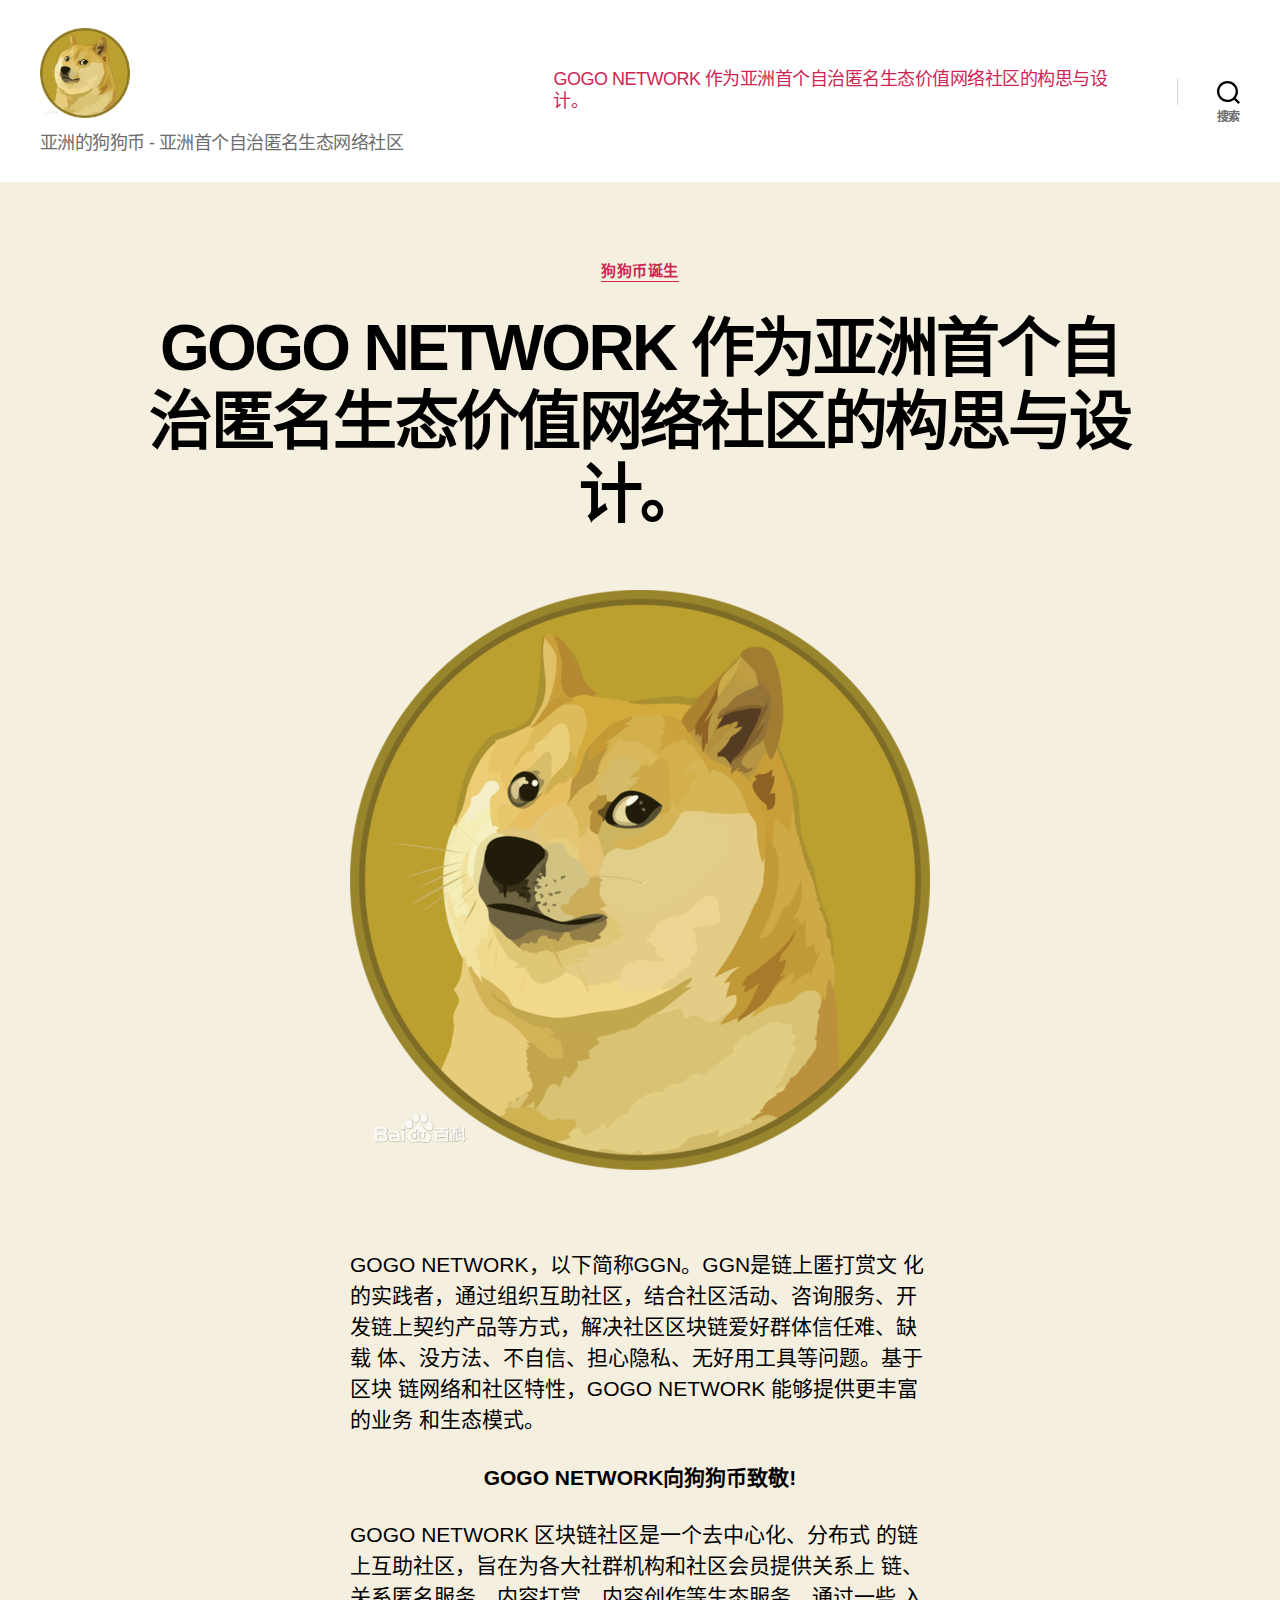
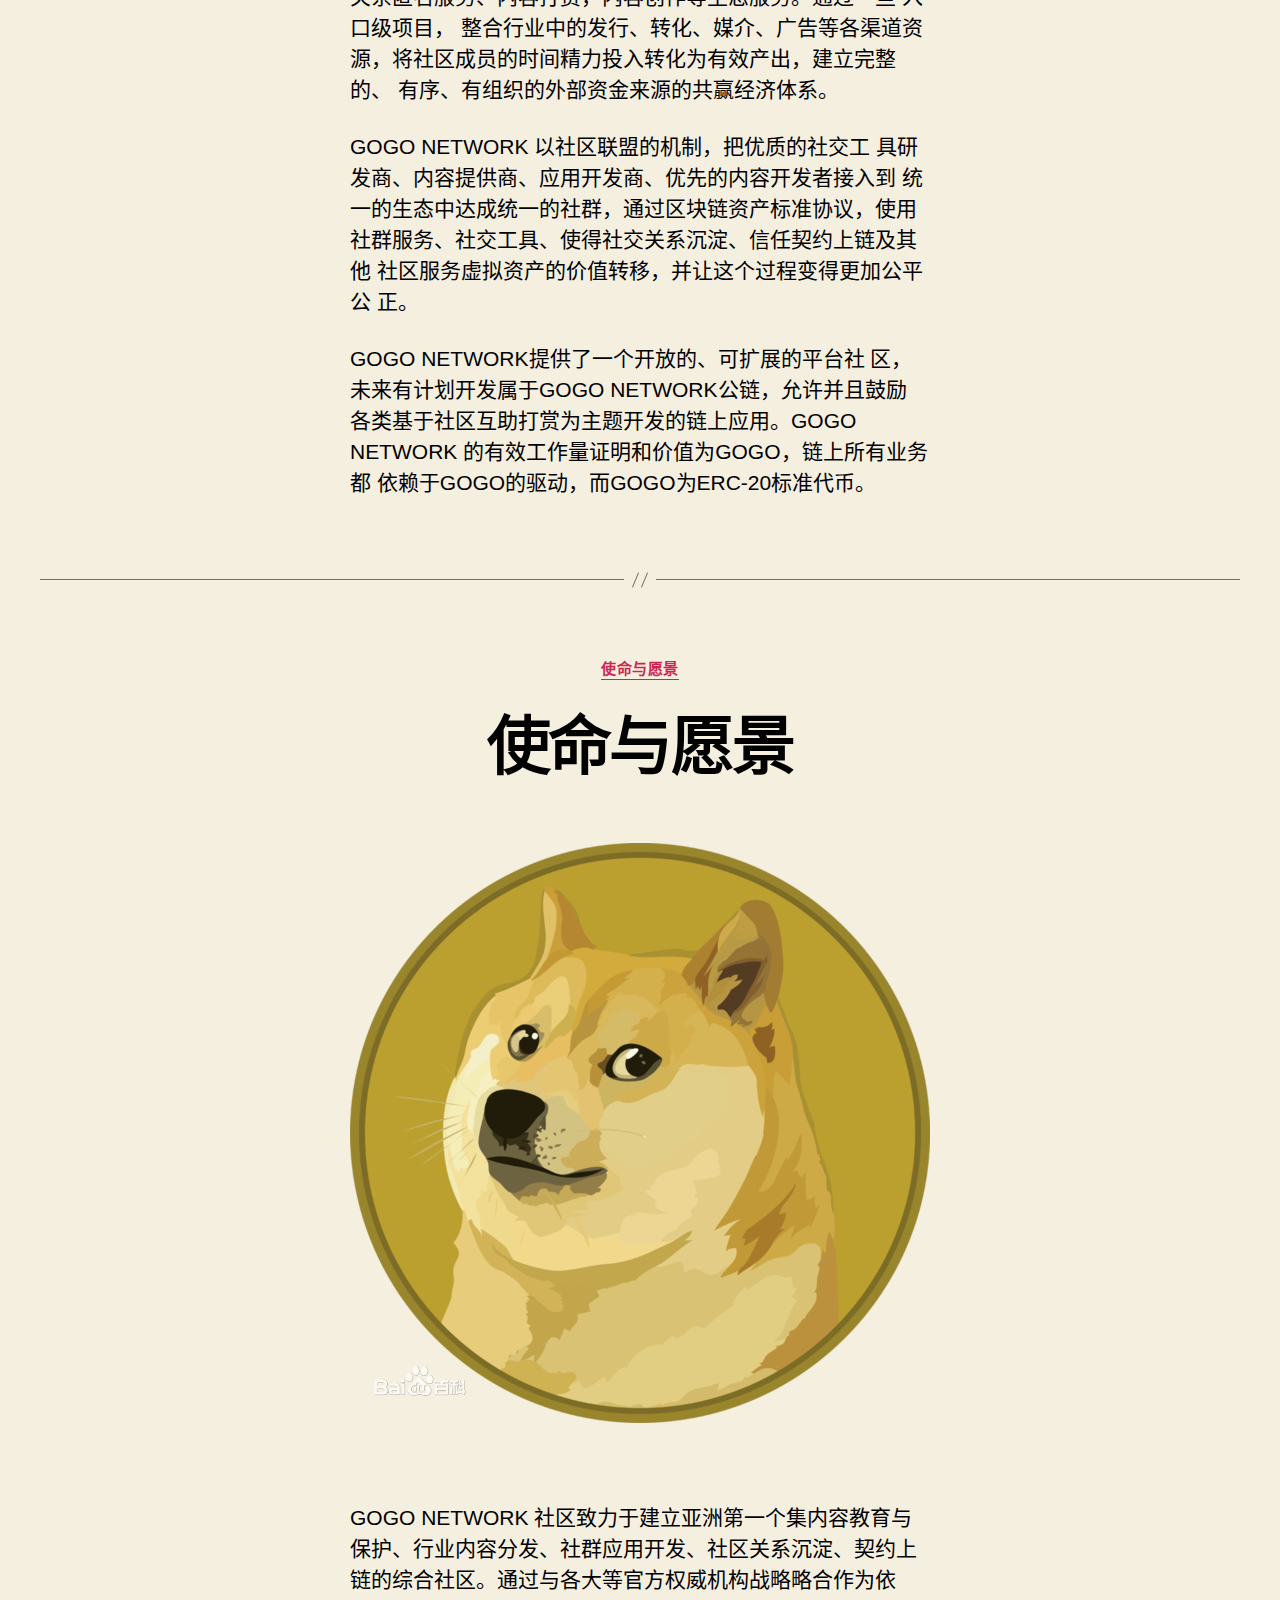
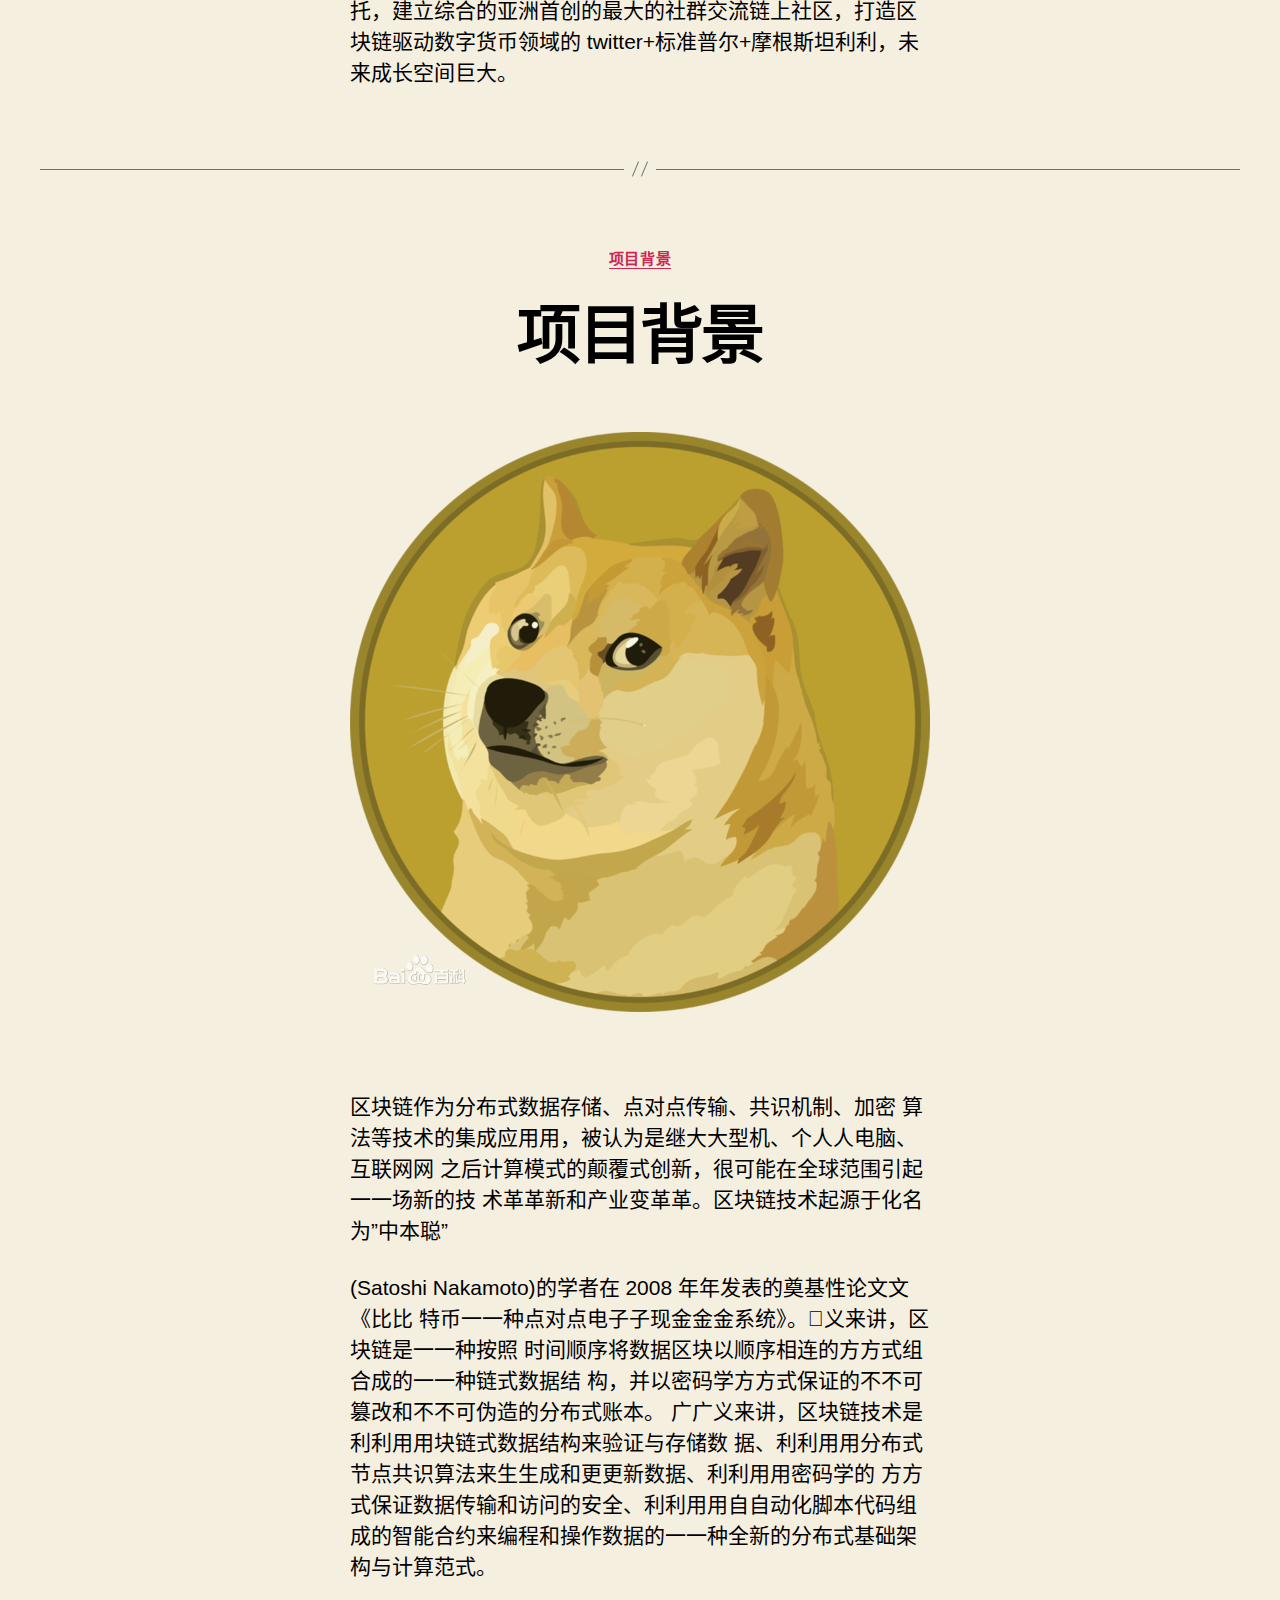
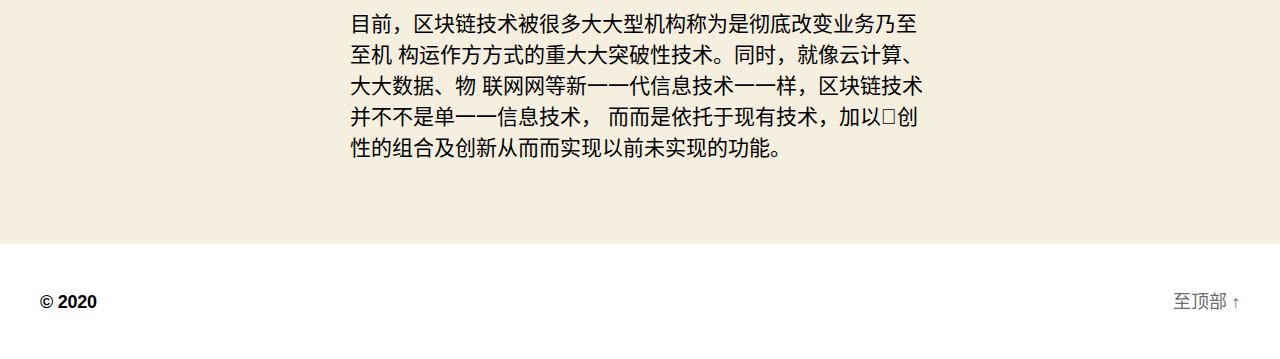
==== commit 806041af: "change" ====
--- a/index.html
+++ b/index.html
@@ -91,7 +91,7 @@
 
 								<ul class="primary-menu reset-list-style">
 
-								<li class="page_item page-item-30"><a href="index.php/gogo-network-%E4%BD%9C%E4%B8%BA%E4%BA%9A%E6%B4%B2%E9%A6%96%E4%B8%AA%E8%87%AA-%E6%B2%BB%E5%8C%BF%E5%90%8D%E7%94%9F%E6%80%81%E4%BB%B7%E5%80%BC%E7%BD%91%E7%BB%9C%E7%A4%BE%E5%8C%BA%E7%9A%84%E6%9E%84/index.html">GOGO NETWORK 作为亚洲首个自 治匿名生态价值网络社区的构思与设计。</a></li>
+								<li class="page_item page-item-30"><a href="index.php/gogo-network-%E4%BD%9C%E4%B8%BA%E4%BA%9A%E6%B4%B2%E9%A6%96%E4%B8%AA%E8%87%AA-%E6%B2%BB%E5%8C%BF%E5%90%8D%E7%94%9F%E6%80%81%E4%BB%B7%E5%80%BC%E7%BD%91%E7%BB%9C%E7%A4%BE%E5%8C%BA%E7%9A%84%E6%9E%84/index.html">GOGO NETWORK 作为亚洲首个自治匿名生态价值网络社区的构思与设计。</a></li>
 
 								</ul>
 
@@ -162,7 +162,7 @@
 
 						<ul class="modal-menu reset-list-style">
 
-						<li class="page_item page-item-30"><div class="ancestor-wrapper"><a href="index.php/gogo-network-%E4%BD%9C%E4%B8%BA%E4%BA%9A%E6%B4%B2%E9%A6%96%E4%B8%AA%E8%87%AA-%E6%B2%BB%E5%8C%BF%E5%90%8D%E7%94%9F%E6%80%81%E4%BB%B7%E5%80%BC%E7%BD%91%E7%BB%9C%E7%A4%BE%E5%8C%BA%E7%9A%84%E6%9E%84/index.html">GOGO NETWORK 作为亚洲首个自 治匿名生态价值网络社区的构思与设计。</a></div><!-- .ancestor-wrapper --></li>
+						<li class="page_item page-item-30"><div class="ancestor-wrapper"><a href="index.php/gogo-network-%E4%BD%9C%E4%B8%BA%E4%BA%9A%E6%B4%B2%E9%A6%96%E4%B8%AA%E8%87%AA-%E6%B2%BB%E5%8C%BF%E5%90%8D%E7%94%9F%E6%80%81%E4%BB%B7%E5%80%BC%E7%BD%91%E7%BB%9C%E7%A4%BE%E5%8C%BA%E7%9A%84%E6%9E%84/index.html">GOGO NETWORK 作为亚洲首个自治匿名生态价值网络社区的构思与设计。</a></div><!-- .ancestor-wrapper --></li>
 
 						</ul>
 
@@ -199,7 +199,7 @@
 					<a href="index.php/category/%E7%8B%97%E7%8B%97%E5%B8%81%E8%AF%9E%E7%94%9F/index.html" rel="category tag">狗狗币诞生</a>				</div><!-- .entry-categories-inner -->
 			</div><!-- .entry-categories -->
 
-			<h2 class="entry-title heading-size-1"><a href="index.php/2020/01/18/hello-world/index.html">GOGO NETWORK 作为亚洲首个自 治匿名生态价值网络社区的构思与设计。</a></h2>
+			<h2 class="entry-title heading-size-1"><a href="index.php/2020/01/18/hello-world/index.html">GOGO NETWORK 作为亚洲首个自治匿名生态价值网络社区的构思与设计。</a></h2>
 		<div class="post-meta-wrapper post-meta-single post-meta-single-top">
 
 			<ul class="post-meta">
